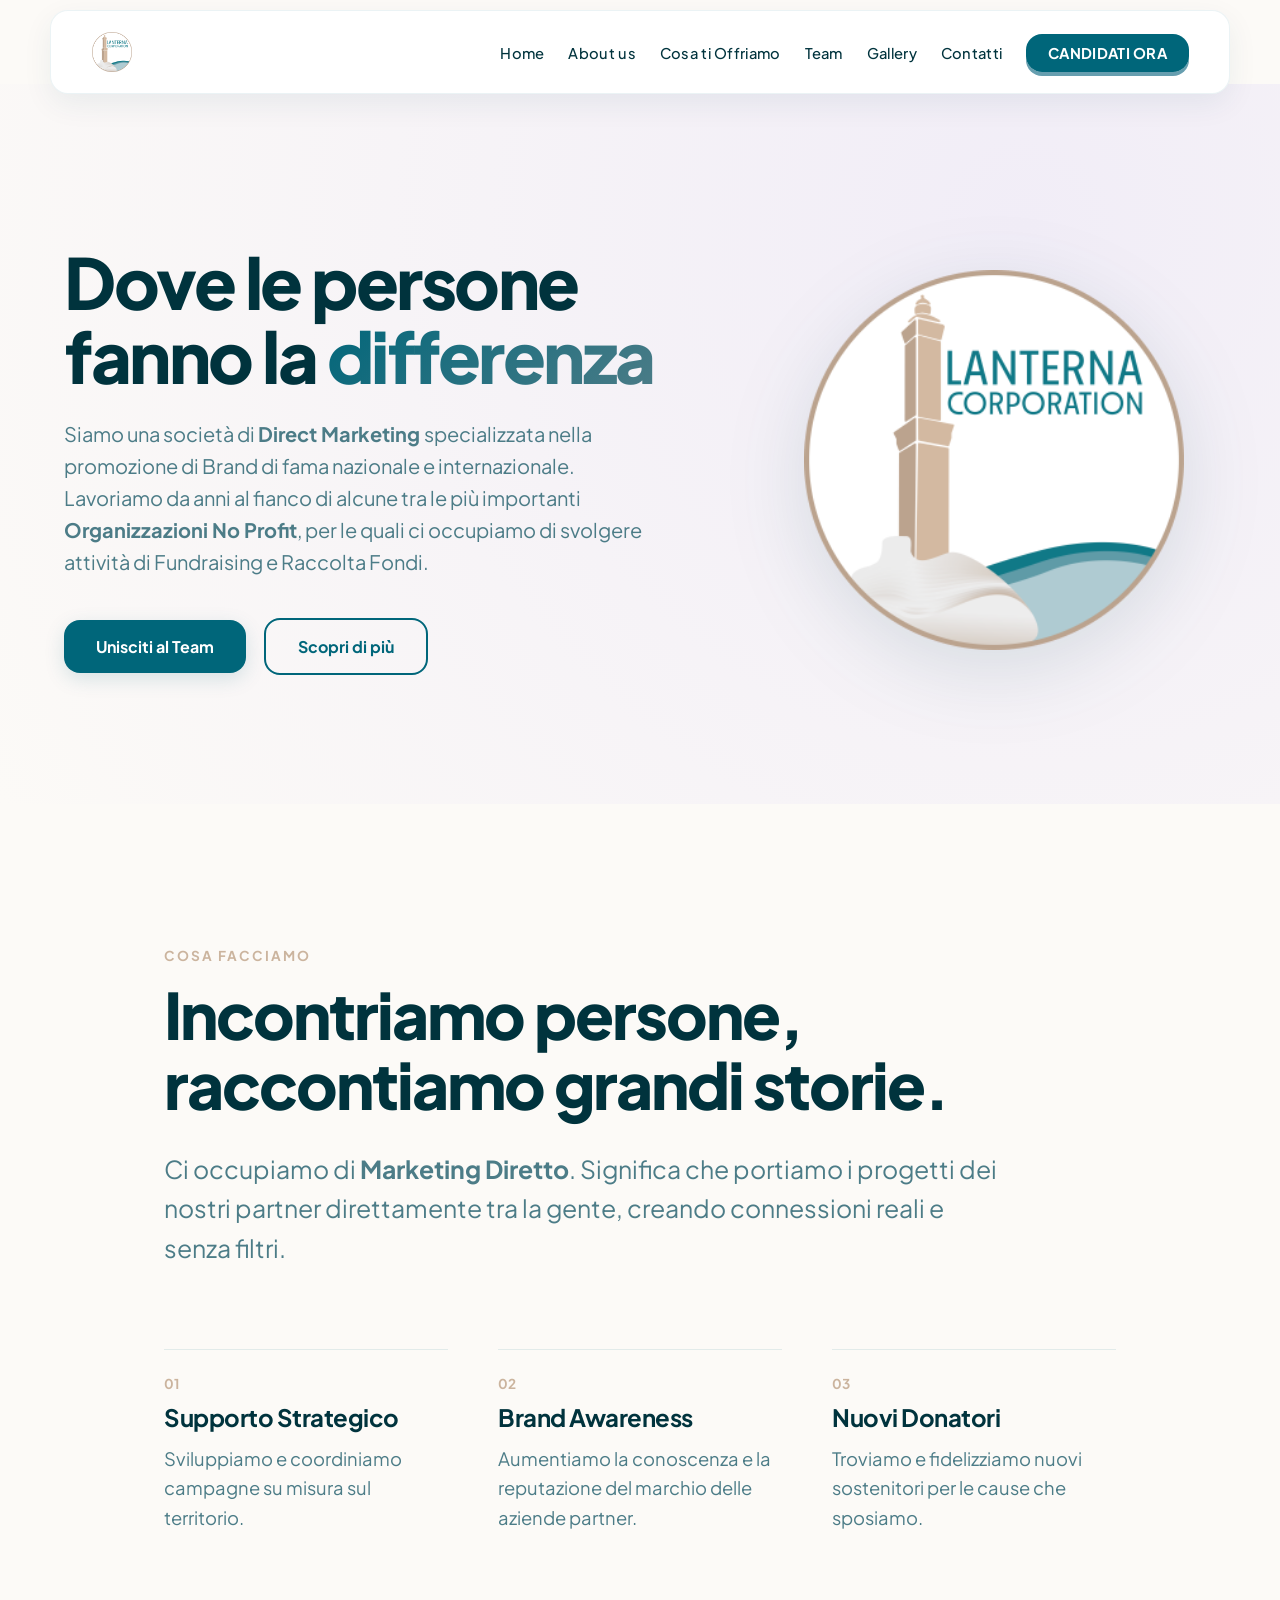
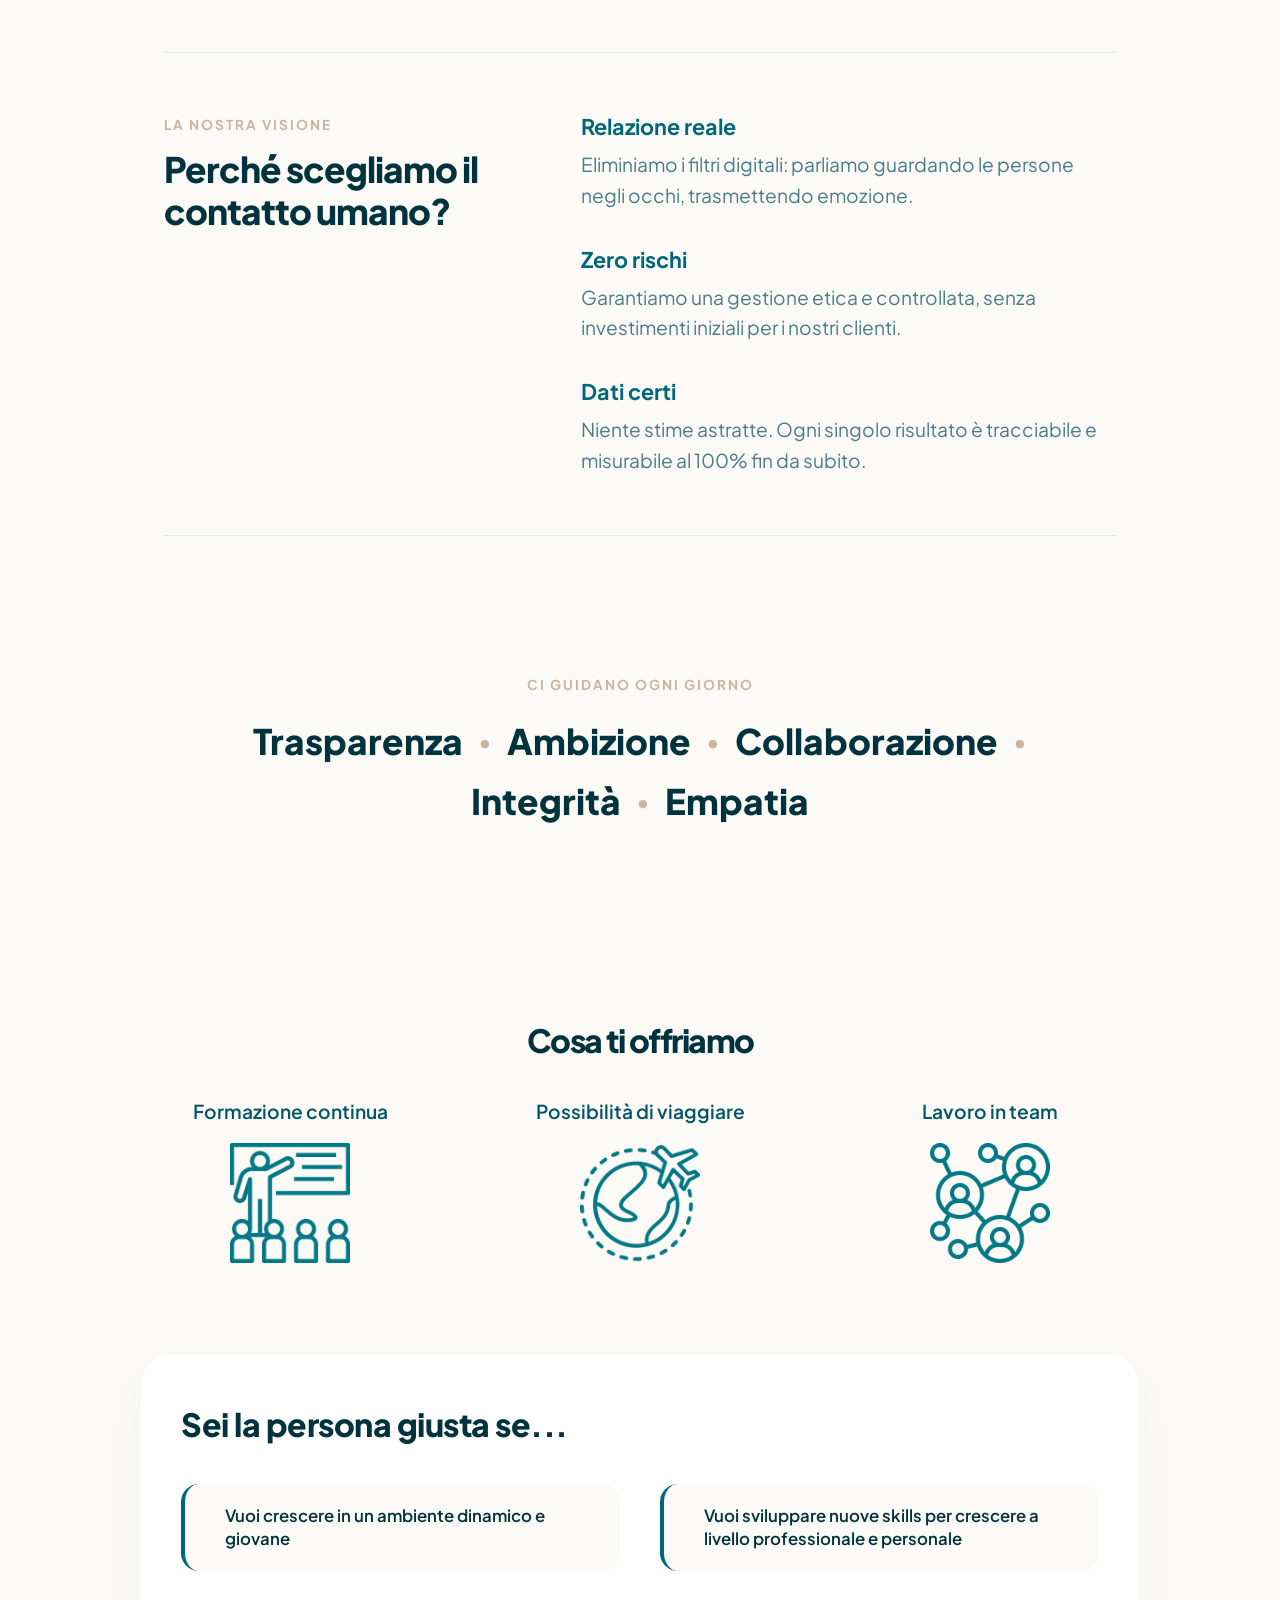
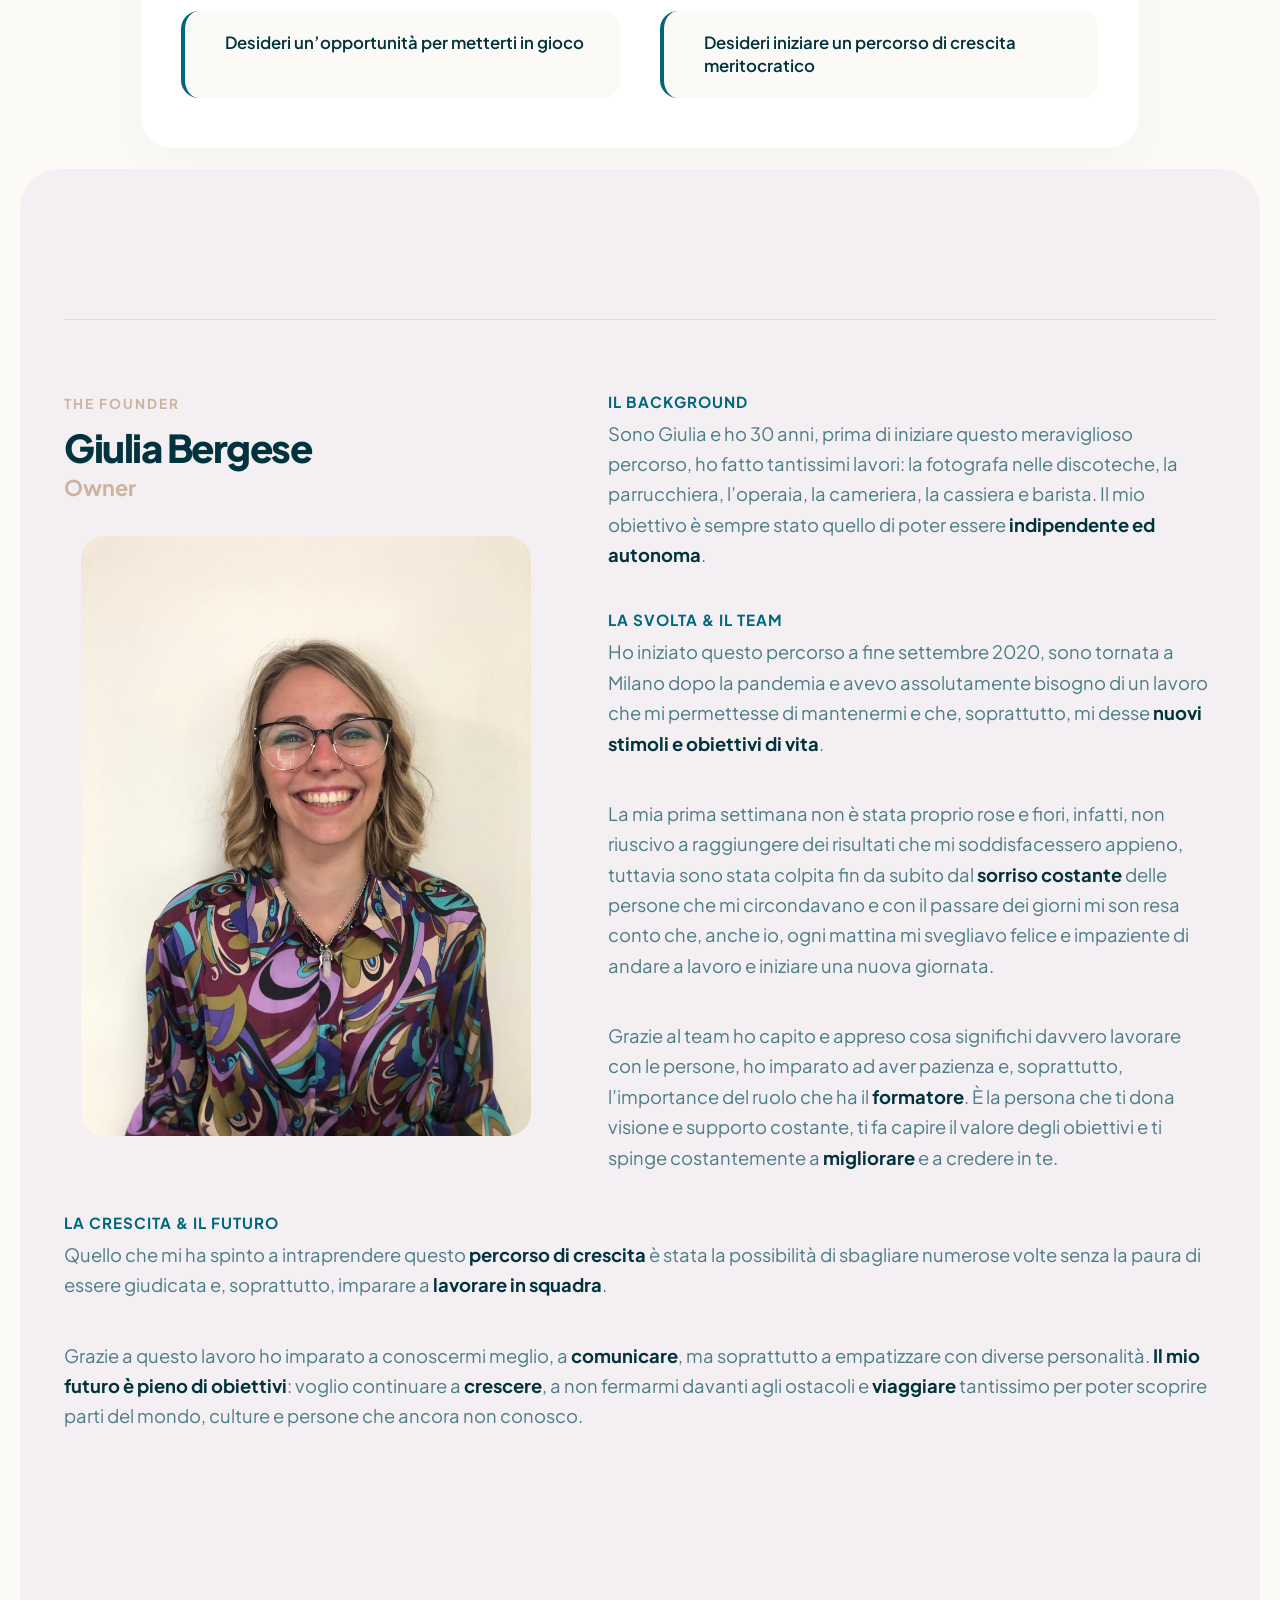
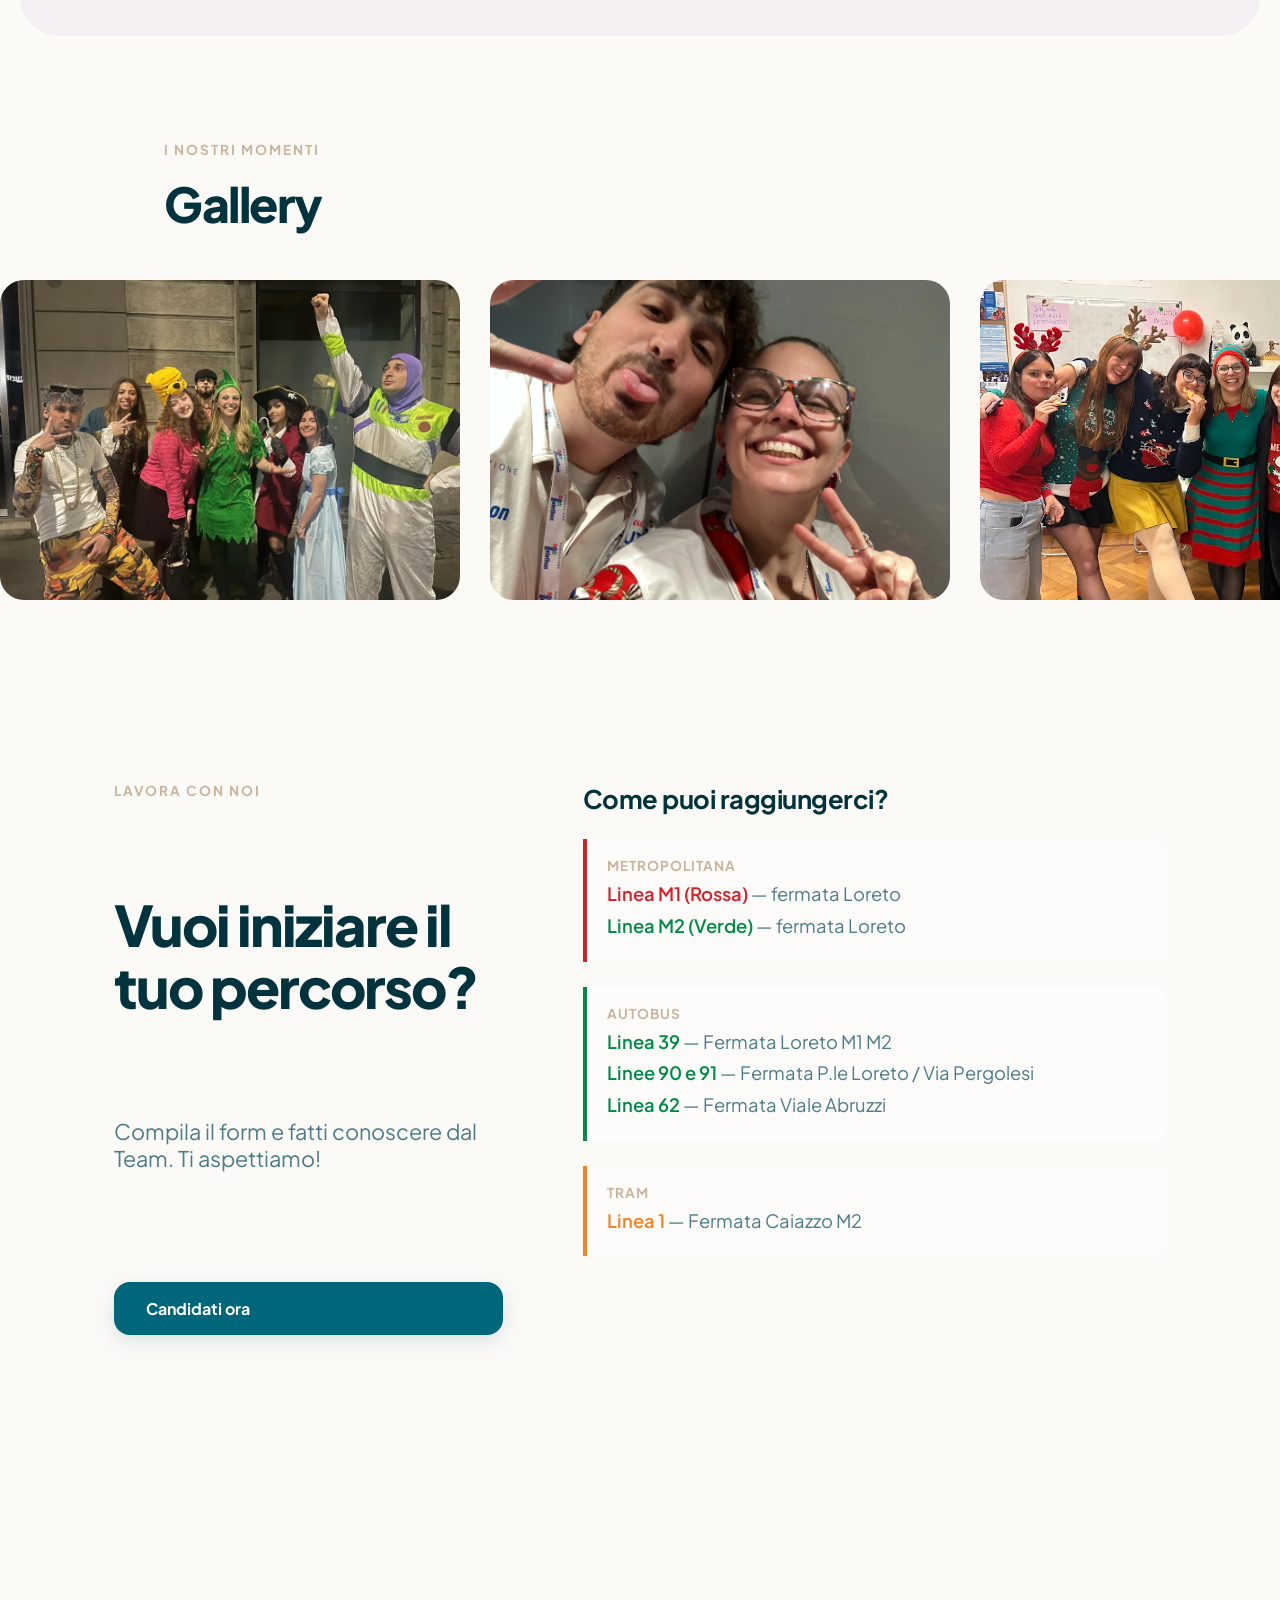
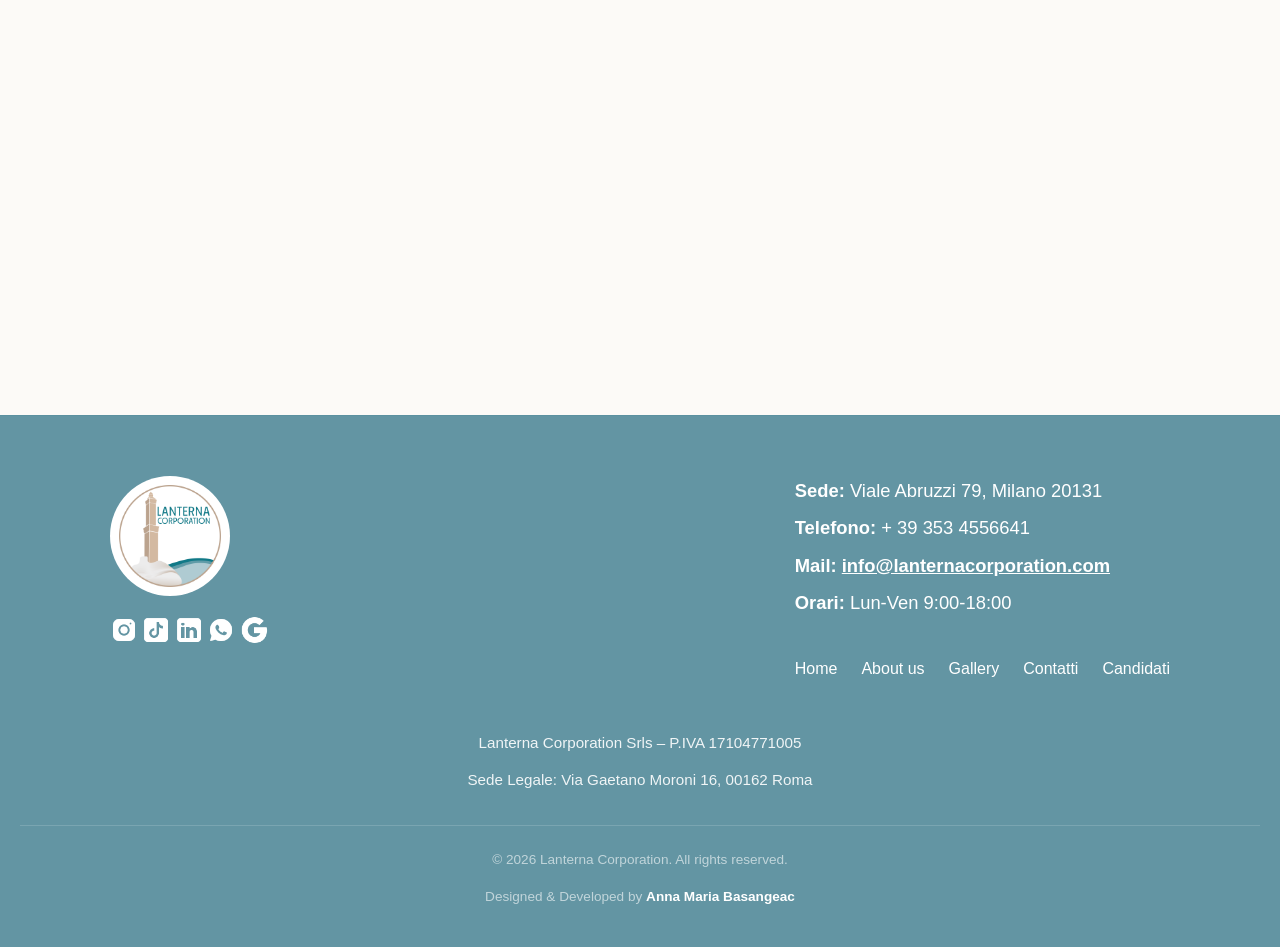
==== index.html @ 61e0aedf "Refactor code structure for improved readability and maintainability" ====
<!DOCTYPE html>
<html lang="it">

<head>
    <meta charset="UTF-8">
    <meta name="viewport" content="width=device-width, initial-scale=1.0">
    <title>Lanterna Corporation - Concept</title>
    <!-- Font moderno da Google Fonts -->
    <link rel="preconnect" href="https://fonts.googleapis.com">
    <link rel="preconnect" href="https://fonts.gstatic.com" crossorigin>
    <link href="https://fonts.googleapis.com/css2?family=Plus+Jakarta+Sans:wght@400;500;600;700&display=swap"
        rel="stylesheet">
    <link rel="icon" href="assets/loghi/logoLanterna.png" type="image/png">
    <!-- Collegamento al file CSS -->
    <link rel="stylesheet" href="style.css">
</head>

<body>

   <nav class="navbar">
    <a href="index.html" class="nav-logo-small" aria-label="Vai alla home page">
        <img src="assets/loghi/logoLanterna.png" alt="Lanterna Corporation Logo" class="logo-nav">
    </a>
    <!-- Il bottone hamburger che abbiamo inserito prima -->
    <button class="hamburger" aria-label="Apri menu">
        <span></span>
        <span></span>
        <span></span>
    </button>

    <!-- ASSICURATI DI AVERE QUESTA CLASSE "nav-links" QUI SOTTO -->
    <ul class="nav-links">
        <li><a href="#home">Home</a></li>
        <li><a href="#about-us">About us</a></li>
        <li><a href="#cosa-offriamo">Cosa ti Offriamo</a></li>
        <li><a href="#team">Team</a></li>
        <li><a href="#gallery">Gallery</a></li>
        <li><a href="#contatti">Contatti</a></li>
        <li><a href="candidati.html" class="candidati-btn">CANDIDATI ORA</a></li>
    </ul>
</nav>

    <!-- HOME (HERO SECTION LUMINOSA) -->
    <section id="home" class="hero-section">
        <div class="container hero-grid-layout">
            <div class="hero-content">
                <h1>Dove le persone fanno la <span class="text-gradient">differenza</span></h1>
                <p>Siamo una società di <b>Direct Marketing </b> specializzata nella promozione di Brand di fama
                    nazionale e
                    internazionale. Lavoriamo da anni al fianco di alcune tra le più importanti <b>Organizzazioni No
                        Profit</b>, per le quali ci occupiamo di svolgere attività di Fundraising e Raccolta Fondi.

                </p>
                <div class="hero-buttons">
                    <a href="candidati.html" class="btn btn-primary">Unisciti al Team</a>
                    <a href="#about-us" class="btn btn-secondary">Scopri di più</a>
                </div>
            </div>
            <!-- Il logo grande che accende la sezione destra -->
            <div class="hero-logo-large">
                <img src="assets/loghi/logoLanterna.png" alt="Lanterna Corporation Big Logo">
            </div>
        </div>
    </section>

    <!-- ABOUT US: MINIMAL & ACOGLIENTE -->
    <section id="about-us" class="about-minimal-section">
        <div class="about-minimal-container">

            <!-- Intro Imponente ma Umana -->
            <div  class="about-hero-block">
                <span class="about-kicker">Cosa facciamo</span>
                <h2 class="about-giant-title">
                    Incontriamo persone, <br>
                    raccontiamo grandi storie.
                </h2>
                <p class="about-lead">
                    Ci occupiamo di <strong>Marketing Diretto</strong>. Significa che portiamo i progetti dei nostri
                    partner direttamente tra la gente, creando connessioni reali e senza filtri.
                </p>
            </div>

            <!-- Il Flow dei Tre Pilastri (Senza card!) -->
            <div class="about-flow-grid">
                <div class="flow-item">
                    <span class="flow-num">01</span>
                    <h3>Supporto Strategico</h3>
                    <p>Sviluppiamo e coordiniamo campagne su misura sul territorio.</p>
                </div>
                <div class="flow-item">
                    <span class="flow-num">02</span>
                    <h3>Brand Awareness</h3>
                    <p>Aumentiamo la conoscenza e la reputazione del marchio delle aziende partner.</p>
                </div>
                <div class="flow-item">
                    <span class="flow-num">03</span>
                    <h3>Nuovi Donatori</h3>
                    <p>Troviamo e fidelizziamo nuovi sostenitori per le cause che sposiamo.</p>
                </div>
            </div>

            <!-- Il Manifesto: Perché il Marketing Diretto? -->
            <div class="manifesto-block">
                <div class="manifesto-header">
                    <span class="about-kicker">La nostra visione</span>
                    <h2>Perché scegliamo il contatto umano?</h2>
                </div>

                <div class="manifesto-list">
                    <div class="manifesto-row">
                        <span class="manifesto-keyword">Relazione reale</span>
                        <p>Eliminiamo i filtri digitali: parliamo guardando le persone negli occhi, trasmettendo
                            emozione.</p>
                    </div>
                    <div class="manifesto-row">
                        <span class="manifesto-keyword">Zero rischi</span>
                        <p>Garantiamo una gestione etica e controllata, senza investimenti iniziali per i nostri
                            clienti.</p>
                    </div>
                    <div class="manifesto-row">
                        <span class="manifesto-keyword">Dati certi</span>
                        <p>Niente stime astratte. Ogni singolo risultato è tracciabile e misurabile al 100% fin da
                            subito.</p>
                    </div>
                </div>
            </div>

            <!-- I Valori come parole chiave giganti fluide -->
            <div class="minimal-values">
                <span class="values-kicker">Ci guidano ogni giorno</span>
                <div class="values-cloud">
                    <span class="value-word">Trasparenza</span>
                    <span class="value-dot">•</span>
                    <span class="value-word">Ambizione</span>
                    <span class="value-dot">•</span>
                    <span class="value-word">Collaborazione</span>
                    <span class="value-dot">•</span>
                    <span class="value-word">Integrità</span>
                    <span class="value-dot">•</span>
                    <span class="value-word">Empatia</span>
                </div>
            </div>

        </div>
    </section>

    <!-- SEZIONE COSA TI OFFRIAMO -->
    <section id="cosa-offriamo" class="offriamo-section" style="padding: 60px 0; text-align: center;">
        <h2 class="section-title" style="color: #00333d; font-size: 2rem; margin-bottom: 40px;">Cosa ti offriamo</h2>

        <div class="offriamo-grid"
            style="display: flex; justify-content: center; gap: 50px; flex-wrap: wrap; max-width: 1140px; margin: 0 auto; padding: 0 24px; padding-bottom: 30px  ;">

            <!-- Elemento 1: Formazione continua -->
            <div class="offriamo-item"
                style="flex: 1; min-width: 250px; max-width: 300px; display: flex; flex-direction: column; align-items: center;">
                <h3 style="color: #005566; font-size: 1.2rem; margin-bottom: 20px; font-weight: 600;">Formazione
                    continua</h3>
                <div class="offriamo-img-wrapper"
                    style="width: 120px; height: 120px; display: flex; align-items: center; justify-content: center;">
                    <img src="assets/formazione.png" alt="Formazione Continua"
                        style="max-width: 100%; max-height: 100%; object-fit: contain;">
                </div>
            </div>

            <!-- Elemento 2: Possibilità di viaggiare -->
            <div class="offriamo-item"
                style="flex: 1; min-width: 250px; max-width: 300px; display: flex; flex-direction: column; align-items: center;">
                <h3 style="color: #005566; font-size: 1.2rem; margin-bottom: 20px; font-weight: 600;">Possibilità di
                    viaggiare</h3>
                <div class="offriamo-img-wrapper"
                    style="width: 120px; height: 120px; display: flex; align-items: center; justify-content: center;">
                    <img src="assets/viaggiImg.png" alt="Possibilità di viaggiare"
                        style="max-width: 100%; max-height: 100%; object-fit: contain;">
                </div>
            </div>

            <!-- Elemento 3: Lavoro in team -->
            <div class="offriamo-item"
                style="flex: 1; min-width: 250px; max-width: 300px; display: flex; flex-direction: column; align-items: center;">
                <h3 style="color: #005566; font-size: 1.2rem; margin-bottom: 20px; font-weight: 600;">Lavoro in team
                </h3>
                <div class="offriamo-img-wrapper"
                    style="width: 120px; height: 120px; display: flex; align-items: center; justify-content: center;">
                    <img src="assets/teamwork.png" alt="Lavoro in Team"
                        style="max-width: 100%; max-height: 100%; object-fit: contain;">
                </div>
            </div>

        </div>
    </section>

    <!-- Seconda parte: Sei la persona giusta se... -->
    <div class="requirements-box">
        <h3 class="requirements-title">Sei la persona giusta se...</h3>
        <div class="grid grid-2 text-left">
            <div class="requirement-item">
                <span class="check-icon"></span>
                <p>Vuoi crescere in un ambiente dinamico e giovane</p>
            </div>
            <div class="requirement-item">
                <span class="check-icon"></span>
                <p>Vuoi sviluppare nuove skills per crescere a livello professionale e personale</p>
            </div>
            <div class="requirement-item">
                <span class="check-icon"></span>
                <p>Desideri un’opportunità per metterti in gioco</p>
            </div>
            <div class="requirement-item">
                <span class="check-icon"></span>
                <p>Desideri iniziare un percorso di crescita meritocratico</p>
            </div>
        </div>
    </div>
    </div>
    </section>

    <!-- TEAM SECTION -->
    <section id="team" class="content-section bg-light text-center">
        <div class="container">
            <!-- BIOGRAFIA OWNER - STILE EDITORIALE -->
            <div class="owner-section-fluid">

                <div class="owner-sidebar-inline">
                    <span class="about-kicker">The Founder</span>
                    <h2 class="owner-name">Giulia Bergese</h2>
                    <p class="owner-role">Owner</p>
                    <div class="owner-image-wrapper">
                        <img src="assets/team/fotoGiuliaOwner.png" alt="Giulia Bergese" class="owner-img">
                    </div>
                </div>

                <div class="owner-story-text">
                    <div class="story-block">
                        <span class="story-time-tag">Il Background</span>
                        <p>Sono Giulia e ho 30 anni, prima di iniziare questo meraviglioso percorso, ho fatto tantissimi
                            lavori: la fotografa nelle discoteche, la parrucchiera, l’operaia, la cameriera, la cassiera
                            e barista. Il mio obiettivo è sempre stato quello di poter essere <strong>indipendente ed
                                autonoma</strong>.</p>
                    </div>

                    <div class="story-block">
                        <span class="story-time-tag">La Svolta & Il Team</span>
                        <p>Ho iniziato questo percorso a fine settembre 2020, sono tornata a Milano dopo la pandemia e
                            avevo assolutamente bisogno di un lavoro che mi permettesse di mantenermi e che,
                            soprattutto, mi desse <strong>nuovi stimoli e obiettivi di vita</strong>.</p>
                        <p>La mia prima settimana non è stata proprio rose e fiori, infatti, non riuscivo a raggiungere
                            dei risultati che mi soddisfacessero appieno, tuttavia sono stata colpita fin da subito dal
                            <strong>sorriso costante</strong> delle persone che mi circondavano e con il passare dei
                            giorni mi son resa conto che, anche io, ogni mattina mi svegliavo felice e impaziente di
                            andare a lavoro e iniziare una nuova giornata.
                        </p>
                        <p>Grazie al team ho capito e appreso cosa significhi davvero lavorare con le persone, ho
                            imparato ad aver pazienza e, soprattutto, l’importance del ruolo che ha il
                            <strong>formatore</strong>. È la persona che ti dona visione e supporto costante, ti fa
                            capire il valore degli obiettivi e ti spinge costantemente a <strong>migliorare</strong> e a
                            credere in te.
                        </p>
                    </div>

                    <div class="story-block">
                        <span class="story-time-tag">La Crescita & Il Futuro</span>
                        <p>Quello che mi ha spinto a intraprendere questo <strong>percorso di crescita</strong> è stata
                            la possibilità di sbagliare numerose volte senza la paura di essere giudicata e,
                            soprattutto, imparare a <strong>lavorare in squadra</strong>.</p>
                        <p>Grazie a questo lavoro ho imparato a conoscermi meglio, a <strong>comunicare</strong>, ma
                            soprattutto a empatizzare con diverse personalità. <strong>Il mio futuro è pieno di
                                obiettivi</strong>: voglio continuare a <strong>crescere</strong>, a non fermarmi
                            davanti agli ostacoli e <strong>viaggiare</strong> tantissimo per poter scoprire parti del
                            mondo, culture e persone che ancora non conosco.</p>
                    </div>
                </div>

                <div style="clear: both;"></div>
            </div>

        </div>
        </div>
    </section>

    <!-- SEZIONE GALLERY: CAROSELLO INFINITO -->
    <section id="gallery" class="gallery-section">
        <div class="gallery-container">
            <span class="about-kicker">I nostri momenti</span>
            <h2 class="gallery-title">Gallery</h2>
        </div>

        <!-- Il ticker/carosello vero e proprio -->
        <div class="marquee-wrapper">
            <div class="marquee-track">

                <!-- Gruppo 1 di foto (Aggiungi qui le tue) -->
                <div class="marquee-group">
                    <img src="assets/galleria/fotoCarosello1.png" alt="Momenti Team 1" class="gallery-img">
                    <img src="assets/galleria/fotoCarosello2.png" alt="Momenti Team 2" class="gallery-img">
                    <img src="assets/galleria/fotoCarosello3.png" alt="Momenti Team 3" class="gallery-img">
                    <img src="assets/galleria/fotoCarosello4.png" alt="Momenti Team 4" class="gallery-img">
                    <img src="assets/galleria/fotoCarosello5.png" alt="Momenti Team 5" class="gallery-img">
                    <img src="assets/galleria/fotoCarosello6.png" alt="Momenti Team 6" class="gallery-img" style="object-position: 70% 30%;">
                    <img src="assets/galleria/fotoCarosello7.png" alt="Momenti Team 7" class="gallery-img"style="object-position: 70% 80%;">
                    <img src="assets/galleria/fotoCarosello8.png" alt="Momenti Team 8" class="gallery-img">
                    <img src="assets/galleria/fotoCarosello9.png" alt="Momenti Team 9" class="gallery-img">
                    <img src="assets/galleria/fotoCarosello10.png" alt="Momenti Team 10" class="gallery-img" style="object-position: 70% 20%;">
                    <img src="assets/galleria/fotoCarosello11.png" alt="Momenti Team 11" class="gallery-img">
                    <img src="assets/galleria/fotoCarosello12.png" alt="Momenti Team 12" class="gallery-img">
                    <img src="assets/galleria/fotoCarosello13.png" alt="Momenti Team 13" class="gallery-img">
                    <img src="assets/galleria/fotoCarosello14.png" alt="Momenti Team 14" class="gallery-img" style="object-position: 70% 20%;">
                    <img src="assets/galleria/fotoCarosello15.png" alt="Momenti Team 15" class="gallery-img">
                    <img src="assets/galleria/fotoCarosello16.png" alt="Momenti Team 16" class="gallery-img">
                    <img src="assets/galleria/fotoCarosello17.png" alt="Momenti Team 17" class="gallery-img">
                </div>

                <!-- Gruppo 2 (Copia esatta del Gruppo 1 per l'effetto infinito senza stacchi) -->
                <div class="marquee-group" aria-hidden="true">
                    <img src="assets/galleria/fotoCarosello1.png" alt="Momenti Team 1" class="gallery-img">
                    <img src="assets/galleria/fotoCarosello2.png" alt="Momenti Team 2" class="gallery-img">
                    <img src="assets/galleria/fotoCarosello3.png" alt="Momenti Team 3" class="gallery-img">
                    <img src="assets/galleria/fotoCarosello4.png" alt="Momenti Team 4" class="gallery-img">
                    <img src="assets/galleria/fotoCarosello5.png" alt="Momenti Team 5" class="gallery-img">
                    <img src="assets/galleria/fotoCarosello6.png" alt="Momenti Team 6" class="gallery-img" style="object-position: 70% 30%;">
                    <img src="assets/galleria/fotoCarosello7.png" alt="Momenti Team 7" class="gallery-img" style="object-position: 70% 80%;">
                    <img src="assets/galleria/fotoCarosello8.png" alt="Momenti Team 8" class="gallery-img">
                    <img src="assets/galleria/fotoCarosello9.png" alt="Momenti Team 9" class="gallery-img">
                    <img src="assets/galleria/fotoCarosello10.png" alt="Momenti Team 10" class="gallery-img" style="object-position: 70% 20%;">
                    <img src="assets/galleria/fotoCarosello11.png" alt="Momenti Team 11" class="gallery-img">
                    <img src="assets/galleria/fotoCarosello12.png" alt="Momenti Team 12" class="gallery-img">
                    <img src="assets/galleria/fotoCarosello13.png" alt="Momenti Team 13" class="gallery-img">
                    <img src="assets/galleria/fotoCarosello14.png" alt="Momenti Team 14" class="gallery-img" style="object-position: 70% 20%;">
                    <img src="assets/galleria/fotoCarosello15.png" alt="Momenti Team 15" class="gallery-img">
                    <img src="assets/galleria/fotoCarosello16.png" alt="Momenti Team 16" class="gallery-img">
                    <img src="assets/galleria/fotoCarosello17.png" alt="Momenti Team 17" class="gallery-img">

                </div>

            </div>
        </div>
    </section>

    <section id="contatti" class="contact-minimal-section">
        <div class="contact-minimal-container">

            <div class="contact-info-side">
                <span class="about-kicker">Lavora con noi</span>
                <h2 class="contact-giant-title">Vuoi iniziare il tuo percorso?</h2>
                <p class="contact-lead-text">Compila il form e fatti conoscere dal Team. Ti aspettiamo!</p>
                <a href="candidati.html" class="btn btn-primary contact-apply-btn">Candidati ora</a>

                <div class="reach-us-block">
                    <h3>Come puoi raggiungerci?</h3>

                    <div class="transport-group transport-metro">
                        <span class="transport-type">Metropolitana</span>
                        <p class="line-m1"><strong>Linea M1 (Rossa)</strong> — fermata Loreto</p>
                        <p class="line-m2"><strong>Linea M2 (Verde)</strong> — fermata Loreto</p>
                    </div>

                    <div class="transport-group transport-bus">
                        <span class="transport-type">Autobus</span>
                        <p><strong>Linea 39</strong> — Fermata Loreto M1 M2</p>
                        <p><strong>Linee 90 e 91</strong> — Fermata P.le Loreto / Via Pergolesi</p>
                        <p><strong>Linea 62</strong> — Fermata Viale Abruzzi</p>
                    </div>

                    <div class="transport-group transport-tram">
                        <span class="transport-type">Tram</span>
                        <p><strong>Linea 1</strong> — Fermata Caiazzo M2</p>
                    </div>
                </div>
            </div>

        </div>

        <!-- Mappa a tutta larghezza ma integrata con grazia alla fine -->
            <div class="map-wrapper-minimal">
                <div class="map-overlay-card">
                    <p>Lanterna Corporation</p>
                    <span>Milano, Zona Loreto</span>
                    <a href="#" class="map-link-btn">Ottieni indicazioni</a>
                </div>

                <!-- INCOLLA QUI IL TUO IFRAME COPIATO DA GOOGLE MAPS -->
                <iframe
                    src="https://www.google.com/maps/embed?pb=!1m18!1m12!1m3!1d2881.101991938855!2d9.214113176197156!3d45.483342332161335!2m3!1f0!2f0!3f0!3m2!1i1024!2i768!4f13.1!3m3!1m2!1s0x4786c6e88dc7e927%3A0x54fca02b31f99ce!2sViale%20Abruzzi%2C%2079%2C%2020131%20Milano%20MI!5e1!3m2!1sit!2sit!4v1782728119170!5m2!1sit!2sit"
                    width="600" height="450" style="border:0;" allowfullscreen="" loading="lazy"
                    referrerpolicy="strict-origin-when-cross-origin"></iframe>
            </div>
    </section>

    <footer class="main-footer">
        <div class="footer-top-container">

            <!-- Colonna Sinistra: Logo e Social -->
            <div class="footer-social-links">

                <div class="footer-logo-wrapper">
                    <img src="assets/loghi/logoLanterna.png" alt="Lanterna Corporation Logo" class="footer-logo-img">
                </div>

                <div>
                    <!-- Instagram -->
                    <a href="https://www.instagram.com/lanternacorporation/" aria-label="Instagram">
                        <img src="assets/loghi/instagramLogoWhite.png" alt="Instagram" class="footer-social-icon">
                    </a>
                    <!-- TikTok -->
                    <a href="https://www.tiktok.com/@lanterna.corporation?lang=it-IT" aria-label="TikTok">
                        <img src="assets/loghi/tiktokLogoWhite.png" alt="TikTok" class="footer-social-icon">
                    </a>
                    <!-- LinkedIn -->
                    <a href="https://www.linkedin.com/company/lanterna-corporation/" aria-label="LinkedIn">
                        <img src="assets/loghi/linkedinLogoWhite.png" alt="LinkedIn" class="footer-social-icon">
                    </a>
                    <!-- WhatsApp -->
                    <a href="https://api.whatsapp.com/send/?phone=3534556641&text&type=phone_number&app_absent=0"
                        aria-label="WhatsApp">
                        <img src="assets/loghi/whatsappLogoWhite.png" alt="WhatsApp" class="footer-social-icon">
                    </a>
                    <!-- Google -->
                    <a href="https://www.google.com/search?client=safari&sa=X&sca_esv=326bfc1759a095a4&hl=it-it&biw=1440&bih=713&sxsrf=AHTn8zrhY0XtSmUtXX9KSP0w4AWDzePdeQ:1743237724803&kgmid=/g/11kppy2lb1&q=Lanterna+Corporation&shndl=30&shem=lcuae,uaasie&source=sh/x/loc/uni/m1/1&kgs=8eb956ac6bdbe587"
                        aria-label="Google">
                        <img src="assets/loghi/googleLogoWhite.png" alt="Google" class="footer-social-icon">
                    </a>
                </div>

            </div>

            <!-- Colonna Destra: Info Contatto e Menu di Navigazione -->
            <div class="footer-info-side">
                <div class="footer-contact-details">
                    <p><strong>Sede:</strong> Viale Abruzzi 79, Milano 20131</p>
                    <p><strong>Telefono:</strong> + 39 353 4556641</p>
                    <p><strong>Mail:</strong> <a href="mailto:info@lanternacorporation.com"
                            class="footer-mail-link">info@lanternacorporation.com</a></p>
                    <p><strong>Orari:</strong> Lun-Ven 9:00-18:00</p>
                </div>

                <nav class="footer-nav">
                    <a href="#home">Home</a>
                    <a href="#about-us">About us</a>
                    <a href="#gallery">Gallery</a>
                    <a href="#contatti">Contatti</a>
                    <a href="candidati.html">Candidati</a>
                </nav>
            </div>

        </div>

        <!-- Sezione Centrale Dati Aziendali e Crediti Finali -->
        <div class="footer-bottom-legal">
            <p>Lanterna Corporation Srls – P.IVA 17104771005</p>
            <p>Sede Legale: Via Gaetano Moroni 16, 00162 Roma</p>

            <div class="dev-copyright-row">
                <p>&copy; 2026 Lanterna Corporation. All rights reserved.</p>
                <p class="dev-name">Designed & Developed by <span>Anna Maria Basangeac</span></p>
            </div>
        </div>
    </footer>


    
<script>
    const hamburger = document.querySelector('.hamburger');
    const navLinks = document.querySelector('.nav-links');

    hamburger.addEventListener('click', () => {
        // Aggiunge o toglie la classe "active" all'hamburger per fare la "X"
        hamburger.classList.toggle('active');
        // Aggiunge o toglie la classe "active" ai link per far apparire il menu
        navLinks.classList.toggle('active');
    });

    // Opzionale: Chiude il menu se clicchi su un link qualsiasi
    document.querySelectorAll('.nav-links a').forEach(link => {
        link.addEventListener('click', () => {
            hamburger.classList.remove('active');
            navLinks.classList.remove('active');
        });
    });
</script>
</body>



</html>
---- style.css ----
/* ==========================================================================
   1. RESET, FONT E PALETTE LUMINOSA (ACCENDIAMO LA LANTERNA)
   ========================================================================== */
* {
    margin: 0;
    padding: 0;
    box-sizing: border-box;
}

html {
    scroll-behavior: smooth;
    scroll-padding-top: 96px;
    font-family: 'Plus Jakarta Sans', sans-serif;
}

body {
    background-color: #fcfaf7;
    color: #00333d;
    padding-top: 0;
    overflow-x: hidden;
}

section,
.content-section,
.about-minimal-section,
.offriamo-section,
.gallery-section,
.contact-minimal-section,
.candidati-form-section {
    padding-top: 40px;
    padding-bottom: 56px;
}

.container {
    max-width: 1200px;
    margin: 0 auto;
    padding: 24px;
}

h2 {
    font-size: 3.2rem;
    font-weight: 800;
    letter-spacing: -1.5px;
    color: #00667a;
    /* Il petrolio del logo */
    line-height: 1.1;
    margin-bottom: 15px;
}

.underline {
    width: 80px;
    height: 6px;
    background-color: #00667a;
    border-radius: 20px;
    margin-bottom: 40px;
}

.mx-auto {
    margin-left: auto;
    margin-right: auto;
}

.section-subtitle {
    color: #4c7c87;
    max-width: 580px;
    font-size: 1.2rem;
    line-height: 1.6;
    margin-bottom: 60px;
}

/* ==========================================================================
   2. NAVBAR FLUTTUANTE E PULITA
   ========================================================================== */
.navbar {
    position: fixed;
    top: 10px;
    left: 50%;
    transform: translateX(-50%);
    width: min(1180px, calc(100% - 24px));
    z-index: 1000;
    background-color: rgba(255, 255, 255, 0.82);
    backdrop-filter: blur(12px);
    -webkit-backdrop-filter: blur(12px);
    border: 1px solid rgba(0, 102, 122, 0.08);
    border-radius: 18px;
    box-shadow: 0 10px 30px rgba(0, 66, 78, 0.07);
    display: flex;
    justify-content: space-between;
    align-items: center;
    padding: 10px 18px;
    margin: 0;
}

.nav-container {
    display: flex;
    justify-content: space-between;
    align-items: center;
    padding: 10px 24px;
}

.nav-logo-small {
    display: flex;
    align-items: center;
    justify-content: center;
    width: 42px;
    height: 42px;
    flex-shrink: 0;
}

.logo-nav {
    height: 40px;
    width: auto;
    display: block;
    transition: transform 0.3s ease;
}

.logo-nav:hover {
    transform: scale(1.08);
}

.nav-logo {
    text-decoration: none;
    color: #00667a;
    font-weight: 700;
    font-size: 1rem;
}

.logo img {
    height: 48px;
    width: auto;
}

.nav-menu {
    display: flex;
    list-style: none;
    gap: 25px;
    align-items: center;
}

.nav-menu a {
    text-decoration: none;
    color: #00667a;
    font-weight: 600;
    font-size: 0.95rem;
    transition: all 0.2s ease;
}

.nav-menu a:hover {
    color: #cbb49e;
}

/* Il bottone Merch diventa un elemento di stacco netto */
.nav-menu a.nav-candidati {
    background: #00667a;
    color: #ffffff;
    padding: 9px 20px;
    border-radius: 16px;
    font-weight: 600;
    box-shadow: 0 4px 0px #cbb49e;
    /* Contrasto inverso */
}

.nav-menu a.nav-merch:hover {
    transform: translateY(2px);
    box-shadow: 0 2px 0px #cbb49e;
}

/* Stile per il bottone candidati in navbar */
.nav-links {
    display: flex;
    align-items: center;
    gap: 1.2rem;
    list-style: none;
    margin: 0;
    padding: 0;
}

.nav-links a {
    color: #00333d;
    text-decoration: none;
    font-weight: 700;
    font-size: 0.92rem;
    letter-spacing: 0.02em;
}

.nav-links a.candidati-btn {
    background: #00667a;
    color: #ffffff;
    padding: 10px 22px;
    border-radius: 16px;
    font-weight: 700;
    box-shadow: 0 4px 0px rgba(38, 117, 141, 0.7);
    transition: all 0.2s ease;
}

.nav-links a.candidati-btn:hover {
    transform: translateY(2px);
    box-shadow: 0 2px 0px rgba(38, 117, 141, 0.7);
    color: #ffffff;
    background: #14a0d3;
}

.hamburger {
    display: none;
    width: 42px;
    height: 42px;
    border: 0;
    background: transparent;
    flex-direction: column;
    justify-content: center;
    align-items: center;
    gap: 6px;
    cursor: pointer;
    padding: 0;
}

.hamburger span {
    display: block;
    width: 22px;
    height: 2.5px;
    background: #00333d;
    border-radius: 999px;
    transition: all 0.25s ease;
}

/* ==========================================================================
   3. HERO LUMINOSA CON GRIGLIA A DUE COLONNE (LOGO A DESTRA)
   ========================================================================== */
.hero-section {
    min-height: 80vh;
    display: flex;
    align-items: center;
    background: radial-gradient(circle at 80% 20%, #f1edf7 0%, #fcfaf7 100%);
    padding: 92px 0 60px;
}

.hero-grid-layout {
    display: grid;
    grid-template-columns: 1.2fr 0.8fr;
    /* Spazio asimmetrico per testo e logo */
    gap: 40px;
    align-items: center;
}

.hero-content {
    text-align: left;
}

.badge {
    background: rgba(0, 102, 122, 0.08);
    color: #00667a;
    padding: 6px 16px;
    border-radius: 50px;
    font-size: 0.85rem;
    font-weight: 700;
    text-transform: uppercase;
    letter-spacing: 1px;
    display: inline-block;
    margin-bottom: 25px;
    border: 1px solid rgba(0, 102, 122, 0.1);
}

.hero-content h1 {
    font-size: 4.4rem;
    font-weight: 800;
    letter-spacing: -2.5px;
    line-height: 1.05;
    margin-bottom: 25px;
    color: #00333d;
}

.text-gradient {
    color: #00667a;
    background: linear-gradient(135deg, #00667a 0%, #4c7c87 100%);
    -webkit-background-clip: text;
    -webkit-text-fill-color: transparent;
}

.hero-content p {
    font-size: 1.25rem;
    color: #4c7c87;
    max-width: 580px;
    margin-bottom: 40px;
    line-height: 1.6;
}

/* CONTENITORE PER IL LOGO GIGANTE A DESTRA */
.hero-logo-large {
    display: flex;
    justify-content: center;
    align-items: center;
    animation: floatingLogo 6s ease-in-out infinite;
    /* Movimento leggero e vivo */
}

.hero-logo-large img {
    width: 100%;
    max-width: 380px;
    /* Dimensione imponente */
    height: auto;
    filter: drop-shadow(0 20px 40px rgba(0, 66, 78, 0.12));
}

@keyframes floatingLogo {
    0% {
        transform: translateY(0px);
    }

    50% {
        transform: translateY(-12px);
    }

    100% {
        transform: translateY(0px);
    }
}

/* BOTTONI EDITORIALI */
.btn {
    display: inline-block;
    padding: 16px 32px;
    border-radius: 16px;
    text-decoration: none;
    font-weight: 700;
    font-size: 1rem;
    transition: all 0.2s ease;
}

.btn-primary {
    background: #00667a;
    color: white;
    box-shadow: 0 6px 20px rgba(0, 102, 122, 0.15);
}

.btn-primary:hover {
    transform: translateY(-2px);
    background-color: #004d5c;
    box-shadow: 0 8px 25px rgba(0, 102, 122, 0.25);
}

.btn-secondary {
    background: transparent;
    color: #00667a;
    border: 2px solid #00667a;
    margin-left: 15px;
}

.btn-secondary:hover {
    background: rgba(0, 102, 122, 0.05);
}

/* ==========================================================================
   4. SEZIONI E CARDS MORBIDE SUL CHIARO
   ========================================================================== */
.content-section {
    padding: 50px 0;
}

.bg-light {
    background-color: #f3eff2;
    /* Un contrasto leggermente rosato/crema per rompere la pagina */
    border-radius: 40px;
    margin: 20px;
}

.grid {
    display: grid;
    gap: 40px;
}

.grid-3 {
    grid-template-columns: repeat(auto-fit, minmax(300px, 1fr));
}

.grid-2 {
    grid-template-columns: repeat(auto-fit, minmax(400px, 1fr));
}

/* Card bianche che staccano dallo sfondo crema */
.card {
    background: #ffffff;
    padding: 45px 35px;
    border-radius: 28px;
    border: 1px solid rgba(0, 102, 122, 0.05);
    box-shadow: 0 15px 40px rgba(0, 66, 78, 0.04);
    transition: all 0.3s cubic-bezier(0.175, 0.885, 0.32, 1.275);
}

.card:hover {
    transform: translateY(-10px) rotate(1deg);
    box-shadow: 0 25px 50px rgba(0, 66, 78, 0.08);
}

/* Evidenziamo la card centrale col colore del brand */
.grid-3 .card:nth-child(2) {
    background: #00667a;
}

.grid-3 .card:nth-child(2) h3,
.grid-3 .card:nth-child(2) p {
    color: rgb(0, 0, 0);
}

.card-icon {
    font-size: 3rem;
    margin-bottom: 25px;
    display: inline-block;
}

.card h3 {
    font-size: 1.5rem;
    margin-bottom: 15px;
    font-weight: 700;
    color: #00333d;
}

.card p {
    color: #4c7c87;
    font-size: 1rem;
    line-height: 1.6;
}

/* ==========================================================================
   GALLERY: CAROSELLO ORIZZONTALE AUTOMATICO E INFINITO
   ========================================================================== */
.gallery-section {
    padding: 82px 0 100px 0;
    background-color: #fcfaf7; /* Mantiene lo sfondo caldo e accogliente */
    overflow: hidden; /* Fondamentale: nasconde le foto che escono dallo schermo */
}

.gallery-container {
    max-width: 1000px;
    margin: 0 auto;
    padding: 0 24px;
    margin-bottom: 50px;
    text-align: left;
}

.gallery-title {
    font-size: 3rem !important;
    font-weight: 800;
    color: #00333d;
    letter-spacing: -1.5px;
    margin-top: 5px;
}

/* Contenitore che taglia l'overflow laterale dello schermo */
.marquee-wrapper {
    display: flex;
    overflow: hidden;
    user-select: none;
    gap: 30px;
    width: 100%;
}

/* La traccia che contiene i due gruppi specchio */
.marquee-track {
    flex-shrink: 0;
    display: flex;
    align-items: center;
    justify-content: space-around;
    gap: 30px;
    min-width: 100%;
    /* Richiama l'animazione creata sotto. 30s è la velocità, puoi aumentarla o diminuirla */
    animation: scroll-infinite 30s linear infinite; 
}

/* Quando l'utente passa il mouse sopra, il carosello si ferma dolcemente per guardare le foto */
.marquee-wrapper:hover .marquee-track {
    animation-play-state: paused;
}

/* Il blocco di immagini */
.marquee-group {
    flex-shrink: 0;
    display: flex;
    align-items: center;
    justify-content: space-around;
    gap: 30px;
}

/* Stile delle singole foto del carosello */
.gallery-img {
    width: 460px;  /* Prima era 350px - Ora hanno una bellissima presenza panoramica */
    height: 320px; /* Prima era 250px - Perfette per far risaltare i dettagli */
    object-fit: cover; 
    border-radius: 24px; /* Arrotondiamo un pelo di più gli angoli per adeguarli alla nuova grandezza */
    background-color: #f5f0eb;
    transition: transform 0.4s ease, filter 0.4s ease;
}

/* Effetto micro-zoom quando ci passi sopra */
.gallery-img:hover {
    transform: scale(1.03);
    cursor: pointer;
}

/* ANIMAZIONE CSS PER IL MOVIMENTO CONTINUO */
@keyframes scroll-infinite {
    0% {
        transform: translateX(0%);
    }
    100% {
        transform: translateX(calc(-50% - 15px)); /* Traspone esattamente della metà per creare il loop */
    }
}

/* Responsive mobile */
@media (max-width: 768px) {
    .gallery-title { font-size: 2.4rem !important; }
    .gallery-img {
        width: 320px; /* Più grandi anche da mobile rispetto a prima */
        height: 220px;
        border-radius: 16px;
    }
}
/* BOX CANDIDATURA IN BASSO - SPINGE SUL RIGUARDO VISIVO */
.join-box {
    background: #00667a;
    color: #ffffff;
    padding: 60px 40px;
    border-radius: 36px;
    max-width: 900px;
    margin: 0 auto;
    text-align: center;
    box-shadow: 0 25px 60px rgba(0, 102, 122, 0.25);
}

.join-box h3 {
    font-size: 2.6rem;
    font-weight: 800;
    margin-bottom: 20px;
    color: white;
    letter-spacing: -1px;
}

.join-box p {
    color: #eef7f9;
    margin-bottom: 35px;
    font-size: 1.15rem;
    max-width: 600px;
    margin-left: auto;
    margin-right: auto;
    opacity: 0.9;
}

.join-box .btn-primary {
    background: #fcfaf7;
    color: #00667a;
    box-shadow: none;
}

.join-box .btn-primary:hover {
    background: #ffffff;
    color: #00333d;
}

/* ==========================================================================
   5. FOOTER CHIARO ED ELEGANTE
   ========================================================================== */
.main-footer {
    background: #f4eff0;
    padding: 80px 0 30px 0;
    margin-top: 50px;
    border-top: 1px solid rgba(0, 102, 122, 0.08);
}

.main-footer h4 {
    font-size: 1.2rem;
    color: #00333d;
    margin-bottom: 20px;
    font-weight: 700;
}

.main-footer p {
    color: #4c7c87;
    line-height: 2;
}

.footer-bottom {
    text-align: center;
    padding-top: 40px;
    color: #7fa1a8;
    font-weight: 500;
    border-top: 1px solid rgba(0, 102, 122, 0.04);
    margin-top: 40px;
}

/* ==========================================================================
   6. SEZIONI SPECIFICHE: COSA OFFRIAMO & REQUISITI
   ========================================================================== */
.card-mini {
    padding: 30px 20px !important;
    display: flex;
    flex-direction: column;
    align-items: center;
    justify-content: center;
    border-radius: 24px !important;
}

.card-icon-mini {
    font-size: 2.5rem;
    margin-bottom: 15px;
}

.card-mini h3 {
    font-size: 1.15rem !important;
    font-weight: 700;
    margin-bottom: 0 !important;
}

/* Evidenziamo leggermente la card centrale dei viaggi */
.highlight-mini {
    background: #ffffff !important;
    border: 2px solid #cbb49e !important; /* Dettaglio sabbia del logo */
    transform: scale(1.03);
}

.separator-bottom {
    margin-bottom: 80px;
}

/* Box per i requisiti ("Sei la persona giusta se...") */
.requirements-box {
    background: #ffffff;
    border-radius: 32px;
    padding: 50px 40px;
    box-shadow: 0 20px 50px rgba(0, 66, 78, 0.03);
    border: 1px solid rgba(0, 102, 122, 0.05);
    max-width: 1000px;
    margin: 0 auto;
}

.requirements-title {
    font-size: 2rem;
    font-weight: 800;
    color: #00333d;
    margin-bottom: 40px;
    letter-spacing: -0.5px;
}

.text-left {
    text-align: left;
}

.requirement-item {
    display: flex;
    align-items: flex-start;
    gap: 15px;
    background: #fcfaf7; /* Fondo leggermente caldo per gli item */
    padding: 20px 25px;
    border-radius: 18px;
    border-left: 4px solid #00667a; /* Barra color petrolio laterale che fa molto stile "notifica" */
    transition: transform 0.2s ease;
}

.requirement-item:hover {
    transform: translateX(5px); /* Si sposta leggermente a destra quando ci passi sopra */
}

.check-icon {
    font-size: 1.3rem;
    line-height: 1;
}

.requirement-item p {
    font-size: 1.05rem;
    font-weight: 600;
    color: #00333d;
    line-height: 1.4;
}

/* Fix responsive veloce per la griglia interna dei requisiti */
@media (max-width: 768px) {
    .grid-2,
    .grid-3 {
        grid-template-columns: minmax(0, 1fr);
    }

    .requirement-item {
        min-width: 0;
    }

    .requirements-box {
        padding: 30px 20px;
    }
    .requirements-title {
        font-size: 1.6rem;
    }
}


/* ==========================================================================
   ABOUT US: LOOK MINIMALE, EDITORIALE E ACCOGLIENTE
   ========================================================================== */

.about-minimal-section {
    padding: 140px 0;
    background-color: #fcfaf7; /* Fondo caldo e accogliente, non bianco ospedale */
}

.about-minimal-container {
    max-width: 1000px; /* Più stretto per aumentare la leggibilità in verticale */
    margin: 0 auto;
    padding: 0 24px;
}

/* Kicker (i micro titoli sopra) */
.about-kicker {
    display: inline-block;
    font-size: 0.85rem;
    text-transform: uppercase;
    letter-spacing: 2px;
    font-weight: 700;
    color: #cbb49e; /* Colore sabbia morbido */
    margin-bottom: 15px;
}

/* Titolo gigante stile agenzia di design */
.about-hero-block {
    margin-bottom: 80px;
    text-align: left;
}

.about-giant-title {
    font-size: 4rem !important; /* Enorme */
    font-weight: 800;
    color: #00333d;
    line-height: 1.1;
    letter-spacing: -2px;
    margin-bottom: 30px;
}

.about-lead {
    font-size: 1.55rem;
    color: #4c7c87;
    line-height: 1.6;
    max-width: 850px;
    font-weight: 400;
}

/* Il Flow dei 3 punti: niente card, solo testo che respira */
.about-flow-grid {
    display: grid;
    grid-template-columns: repeat(3, 1fr);
    gap: 50px;
    margin-bottom: 120px;
    text-align: left;
}

.flow-item {
    position: relative;
    padding-top: 25px;
    border-top: 1px solid rgba(0, 102, 122, 0.1); /* Sottilissima linea di divisione top */
}

.flow-num {
    font-size: 0.85rem;
    font-weight: 700;
    color: #cbb49e;
    display: block;
    margin-bottom: 10px;
}

.flow-item h3 {
    font-size: 1.5rem; /* Prima era 1.3rem */
    font-weight: 700;
    color: #00333d;
    margin-bottom: 12px;
    letter-spacing: -0.5px;
}

.flow-item p {
    font-size: 1.15rem; /* Prima era 0.98rem - Molto più presente */
    color: #4c7c87;
    line-height: 1.6;
}
/* Blocco Manifesto: una lista asimmetrica super pulita */
.manifesto-block {
    display: grid;
    grid-template-columns: 0.8fr 1.2fr;
    gap: 60px;
    text-align: left;
    margin-bottom: 120px;
    padding: 60px 0;
    border-top: 1px solid rgba(0, 102, 122, 0.1);
    border-bottom: 1px solid rgba(0, 102, 122, 0.1);
}

.manifesto-header h2 {
    font-size: 2.2rem !important;
    font-weight: 800;
    color: #00333d;
    line-height: 1.2;
    letter-spacing: -1px;
}

.manifesto-list {
    display: flex;
    flex-direction: column;
    gap: 35px;
}

.manifesto-row {
    display: flex;
    flex-direction: column;
    gap: 5px;
}

/* La sezione del Manifesto (Perché scegliamo il contatto umano?) */
.manifesto-keyword {
    font-size: 1.35rem; /* Prima era 1.15rem */
    font-weight: 700;
    color: #00667a;
    margin-bottom: 4px;
}

.manifesto-row p {
    font-size: 1.2rem; /* Prima era 1.02rem */
    color: #4c7c87;
    line-height: 1.6;
}

/* Nuvola dei Valori: addio tag racchiusi, ora sono parole libere e fluttuanti */
.minimal-values {
    text-align: center;
    padding-top: 20px;
}

.values-kicker {
    font-size: 0.85rem;
    text-transform: uppercase;
    letter-spacing: 2px;
    font-weight: 700;
    color: #cbb49e;
    display: block;
    margin-bottom: 25px;
}

.values-cloud {
    display: flex;
    flex-wrap: wrap;
    justify-content: center;
    align-items: center;
    gap: 15px;
    max-width: 800px;
    margin: 0 auto;
}

/* Le parole dei valori in fondo */
.value-word {
    font-size: 2.2rem;
    font-weight: 800;
    color: #00333d;
    transition: color 0.3s ease;
}

.value-dot {
    color: #cbb49e;
    font-size: 1.6rem;
}

/* Responsive pulito */
@media (max-width: 850px) {
    .about-giant-title { font-size: 2.6rem !important; }
    .about-flow-grid { grid-template-columns: 1fr; gap: 35px; }
    .manifesto-block { grid-template-columns: 1fr; gap: 40px; }
    .value-word { font-size: 1.4rem; }
    .value-dot { display: none; }
    .values-cloud { flex-direction: column; gap: 10px; }
}

/* ==========================================================================
   SEZIONE OWNER: GIULIA BERGESE (LAYOUT EDITORIALE FLUIDO)
   ========================================================================== */
/* ==========================================================================
   SEZIONE OWNER: LAYOUT AVVOLGENTE (IL TESTO VA SOTTO LA FOTO)
   ========================================================================== */
.owner-section-fluid {
    margin-top: 76px;
    padding-top: 72px;
    padding-bottom: 90px; 
    border-top: 1px solid rgba(0, 102, 122, 0.1);
    text-align: left;
    position: relative;
}

/* La foto "fluttua" a sinistra, permettendo al testo di affiancarla e poi andare sotto */
.owner-sidebar-inline {
    float: left;
    width: 42%; /* Prende poco meno della metà dello spazio visivo */
    margin-right: 60px; /* Crea un bellissimo spazio tra foto e testo di lato */
    margin-bottom: 30px; /* Se il testo scende sotto la foto, mantiene la distanza */
}

.owner-name {
    font-size: 3rem !important;
    font-weight: 800;
    color: #00333d;
    line-height: 1.1;
    margin-bottom: 5px;
    letter-spacing: -1.5px;
}

.owner-role {
    font-size: 1.35rem;
    color: #cbb49e;
    font-weight: 700;
    margin-bottom: 35px;
}

.owner-image-wrapper {
    width: 100%;
    border-radius: 24px;
    overflow: hidden;
    background-color: #f5f0eb;
}

.owner-img {
    width: 100%;
    height: auto;
    object-fit: cover;
    display: block;
}

/* Il testo si adatta dinamicamente allo spazio libero */
.owner-story-text {
    display: block; /* Non flex, così i paragrafi possono aggirare l'ostacolo della foto */
}

.story-block {
    margin-bottom: 35px;
}

.story-time-tag {
    display: block;
    font-size: 0.95rem;
    text-transform: uppercase;
    font-weight: 700;
    color: #00667a;
    letter-spacing: 1px;
    margin-bottom: 8px;
    display: flex;
}

.story-block p {
    font-size: 1.25rem;
    color: #4c7c87;
    line-height: 1.65;
    font-weight: 400;
    margin-bottom: 40px;
}

.story-block p strong {
    color: #00333d;
    font-weight: 700;
}

/* Responsive perfetto per Mobile */
@media (max-width: 850px) {
    .owner-sidebar-inline {
        float: none; /* Sul telefono togliamo il fluttuamento laterale */
        width: 100%;
        margin-right: 0;
        margin-bottom: 40px;
    }
    
    .owner-image-wrapper {
        max-width: 100%;
    }
    
    .owner-name {
        font-size: 2.4rem !important;
    }
    
    .story-block p {
        font-size: 1.15rem;
    }
}
    
    .owner-sidebar {
        position: relative;
        top: 0;
    }
    
    .owner-name {
        font-size: 2.4rem !important;
    }
    
    .owner-image-wrapper {
        max-width: 450px; /* Evita che la foto diventi gigante su schermi medi */
        margin: 0 auto;
    }
    
    .story-block p {
        font-size: 1.15rem; /* Si rimpicciolisce leggermente solo da mobile per fluidità */
    }


/* ==========================================================================
   SEZIONE CONTATTI: STILE INTERNAZIONALE MINIMALE
   ========================================================================== */
.contact-minimal-section {
    padding: 82px 0 0 0; /* Zero sotto perché si chiude con la mappa fluida */
    background-color: #fcfaf7;
}

.contact-minimal-container {
    max-width: 1100px;
    margin: 0 auto;
    padding: 0 24px;
    display: grid;
    grid-template-columns: 1fr;
}

.contact-info-side {
    display: grid;
    grid-template-columns: minmax(280px, 0.8fr) minmax(0, 1.2fr);
    gap: 80px;
    align-items: start;
}

/* Colonna Info */
.contact-info-side {
    text-align: left;
}

.contact-giant-title {
    font-size: 3.5rem !important;
    font-weight: 800;
    color: #00333d;
    line-height: 1.1;
    letter-spacing: -2px;
    margin-bottom: 20px;
}

.contact-lead-text {
    font-size: 1.35rem;
    color: #4c7c87;
    margin-bottom: 30px;
}

.contact-apply-btn {
    margin-bottom: 50px;
}

/* Trasporti */
.reach-us-block h3 {
    font-size: 1.6rem;
    font-weight: 700;
    color: #00333d;
    margin-bottom: 30px;
    letter-spacing: -0.5px;
}

.reach-us-block {
    min-width: 0;
}

.reach-us-block h3 {
    margin-bottom: 24px;
}

.reach-us-block {
    grid-column: 2;
}

.contact-info-side > .about-kicker,
.contact-info-side > .contact-giant-title,
.contact-info-side > .contact-lead-text,
.contact-info-side > .contact-apply-btn {
    grid-column: 1;
}

.contact-info-side > .about-kicker {
    grid-row: 1;
}

.contact-info-side > .contact-giant-title {
    grid-row: 2;
}

.contact-info-side > .contact-lead-text {
    grid-row: 3;
}

.contact-info-side > .contact-apply-btn {
    grid-row: 4;
}

.contact-info-side > .reach-us-block {
    grid-row: 1 / span 4;
}

.transport-group {
    margin-bottom: 25px;
    padding: 18px 20px;
    border-left: 4px solid #cbb49e;
    background: rgba(255, 255, 255, 0.55);
    border-radius: 0 14px 14px 0;
}

.transport-metro {
    border-left-color: #d91f26;
}

.transport-bus {
    border-left-color: #008c45;
}

.transport-tram {
    border-left-color: #f58220;
}

.line-m1 strong {
    color: #d91f26 !important;
}

.line-m2 strong {
    color: #008c45 !important;
}

.transport-bus p strong {
    color: #008c45 !important;
}

.transport-tram p strong {
    color: #f58220 !important;
}

.transport-type {
    display: block;
    font-size: 0.85rem;
    text-transform: uppercase;
    font-weight: 700;
    color: #cbb49e;
    letter-spacing: 1px;
    margin-bottom: 6px;
}

.transport-group p {
    font-size: 1.15rem;
    color: #4c7c87;
    line-height: 1.5;
    margin-bottom: 4px;
}

.transport-group p strong {
    color: #00667a;
    font-weight: 600;
}

/* FORM DI CONTATTO ULTRA-MINIMAL (Solo linee inferiori) */
.contact-form-side {
    display: flex;
    align-items: flex-start;
}

.minimal-form {
    width: 100%;
    display: flex;
    flex-direction: column;
    gap: 40px; /* Grande spazio tra i campi */
}

.form-field {
    position: relative;
    width: 100%;
}

/* L'input diventa una linea pulita invece di un box */
.form-field input,
.form-field textarea,
.form-field select,
.form-field input[type="file"] {
    width: 100%;
    padding: 12px 0;
    background: transparent;
    border: none;
    border-bottom: 2px solid rgba(0, 51, 61, 0.15);
    font-size: 1.25rem;
    color: #00333d;
    outline: none;
    transition: border-color 0.3s ease;
}

.form-field input[type="file"] {
    padding: 12px 0;
    cursor: pointer;
}

.form-field input[type="file"]::file-selector-button {
    background-color: #00667a;
    color: #fcfaf7;
    border: none;
    padding: 8px 16px;
    border-radius: 8px;
    font-size: 0.95rem;
    font-weight: 600;
    cursor: pointer;
    transition: background-color 0.2s ease;
    margin-right: 12px;
}

.form-field input[type="file"]::file-selector-button:hover {
    background-color: #00333d;
}

.form-field textarea {
    resize: none;
}

/* Label che fluttua sopra l'input quando è selezionato */
.form-field label {
    position: absolute;
    top: 12px;
    left: 0;
    font-size: 1.25rem;
    color: #4c7c87;
    pointer-events: none;
    transition: all 0.3s ease;
}

/* Animazione magica del focus del form */
.form-field input:focus,
.form-field textarea:focus,
.form-field select:focus,
.form-field input[type="file"]:focus {
    border-bottom-color: #00667a;
}

/* Quando l'input è cliccato o contiene testo, sposta la label in alto e rimpiccioliscila */
.form-field input:focus ~ label,
.form-field input:not(:placeholder-shown) ~ label,
.form-field textarea:focus ~ label,
.form-field textarea:not(:placeholder-shown) ~ label,
.form-field select:focus ~ label,
.form-field input[type="file"]:focus ~ label {
    top: -18px;
    font-size: 0.9rem;
    color: #00667a;
    font-weight: 700;
}

/* Bottone Candidatura Elegante */
.minimal-btn {
    align-self: flex-start;
    display: flex;
    align-items: center;
    gap: 12px;
    background-color: #00333d;
    color: #fcfaf7;
    border: none;
    padding: 18px 36px;
    border-radius: 50px;
    font-size: 1.15rem;
    font-weight: 700;
    cursor: pointer;
    transition: background-color 0.3s ease, transform 0.2s ease;
    margin-top: 10px;
}

.minimal-btn svg {
    width: 20px;
    height: 20px;
    transition: transform 0.3s ease;
}

.minimal-btn:hover {
    background-color: #00667a;
}

.minimal-btn:hover svg {
    transform: translateX(5px); /* Micro scatto freccia verso destra */
}

/* SEZIONE MAPPA IN FONDO A TUTTA LARGHEZZA */
.map-wrapper-minimal {
    position: relative;
    width: 100%;
    height: 450px;
    margin-top: 60px;
    overflow: hidden;
}

.static-map-img {
    width: 100%;
    height: 100%;
    object-fit: cover;
    filter: contrast(105%) brightness(98%);
}

/* Card asimmetrica sovrapposta alla mappa, molto chic */
.map-overlay-card {
    position: absolute;
    top: 50px;
    left: 10%;
    background-color: #fcfaf7;
    padding: 35px;
    border-radius: 24px;
    box-shadow: 0 20px 40px rgba(0, 51, 61, 0.05);
    text-align: left;
    z-index: 2;
}

.map-overlay-card p {
    font-size: 1.4rem;
    font-weight: 800;
    color: #00333d;
    margin-bottom: 4px;
}

.map-overlay-card span {
    display: block;
    font-size: 1.1rem;
    color: #4c7c87;
    margin-bottom: 20px;
}

.map-link-btn {
    display: inline-block;
    color: #00667a;
    font-weight: 700;
    text-decoration: none;
    font-size: 1.05rem;
    border-bottom: 2px solid rgba(0, 102, 122, 0.2);
    transition: border-color 0.3s ease;
}

.map-link-btn:hover {
    border-bottom-color: #00667a;
}

/* Responsive mobile */
@media (max-width: 900px) {
    .contact-minimal-container {
        grid-template-columns: 1fr;
        gap: 60px;
        margin-bottom: 60px;
    }

    .contact-info-side {
        grid-template-columns: 1fr;
        gap: 40px;
    }

    .contact-info-side > .about-kicker,
    .contact-info-side > .contact-giant-title,
    .contact-info-side > .contact-lead-text,
    .contact-info-side > .contact-apply-btn,
    .contact-info-side > .reach-us-block {
        grid-column: 1;
        grid-row: auto;
    }

    .contact-giant-title { font-size: 2.6rem !important; }
    .map-overlay-card {
        left: 5%;
        right: 5%;
        top: auto;
        bottom: 30px;
    }
}

/* ==========================================================================
   FIX TOTALE MAPPA IMMERSIVA ED ELEMENTI SOVRAPPOSTI
   ========================================================================== */
.map-wrapper-minimal {
    position: relative;
    width: 100vw; /* Forza la mappa ad occupare il 100% della larghezza dello schermo */
    left: 50%;
    right: 50%;
    margin-left: -50vw; /* Questi tre comandi rompono i margini del container e la sparano a tutta larghezza */
    margin-right: -50vw;
    height: 500px; /* Un po' più alta così respira ancora meglio */
    margin-top: 80px;
    overflow: hidden;
}

/* Forziamo l'iframe a prendersi ogni singolo pixel disponibile */
.map-wrapper-minimal iframe, 
.google-map-iframe {
    width: 100% !important;
    height: 100% !important;
    border: none !important;
    display: block;
    filter: grayscale(15%) contrast(102%); /* Rende i colori della mappa più eleganti e integrati */
}

/* Sistemiamo la card che ci galleggia sopra in modo che sia perfetta */
/* ==========================================================================
   HIDDEN BUT ACTIVE: NASCONDIAMO LA CARD SENZA ROMPERE IL LAYOUT
   ========================================================================== */
.map-overlay-card {
    /* Manteniamo le proprietà di posizionamento per non rompere il flusso CSS */
    position: absolute;
    top: 40px; 
    left: calc(50% - 500px);
    z-index: 10;
    
    /* ABBATTIAMO LA VISIBILITÀ: Sparisce visivamente */
    opacity: 0; 
    visibility: hidden;
    
    /* ABBATTIAMO L'INGOMBRO: Non occupa spazio e non intercetta i click */
    width: 0;
    height: 0;
    padding: 0;
    margin: 0;
    overflow: hidden;
    pointer-events: none; /* Impedisce che l'utente ci clicchi sopra per sbaglio */
    
    /* Reset background e bordi per sicurezza */
    background: transparent;
    border: none;
    box-shadow: none;
}


/* Fix veloce per schermi piccoli (tablet e smartphone) */
@media (max-width: 1100px) {
    .map-overlay-card {
        left: 24px; /* Evita che vada fuori schermo sui portatili più piccoli */
    }
}

@media (max-width: 768px) {
    .map-wrapper-minimal {
        height: 400px;
    }
    .map-overlay-card {
        left: 16px;
        right: 16px;
        top: auto;
        bottom: 20px; /* Da mobile si posiziona sotto, comodissima */
    }
}

/* ==========================================================================
   STILE FOOTER COMPLETO (REPLICA EOT - IMAGE_B1AFDB.PNG)
   ========================================================================== */
.main-footer {
    background-color: #6395a3; /* Il colore ottanio/azzurro polvere dello screenshot */
    padding: 60px 0 30px 0;
    color: #ffffff;
    font-family: sans-serif; /* Cambia con il font principale del tuo progetto */
}

.footer-top-container {
    max-width: 1140px;
    margin: 0 auto;
    padding: 0 40px;
    display: flex;
    justify-content: space-between;
    align-items: flex-start;
}

/* COLONNA SINISTRA: LOGO E SOCIAL */
.footer-brand-side {
    display: flex;
    flex-direction: column;
    align-items: center;
    gap: 20px;
}

.footer-logo-wrapper {
    width: 120px;          /* Ridotto un po' il cerchio rispetto a prima per proporzione */
    height: 120px;
    border-radius: 50%;
    overflow: hidden;
    background-color: #ffffff;
    display: flex;
    align-items: center;
    justify-content: center;
    margin-bottom: 20px;   /* Spazio tra il cerchio e le icone social */
}

/* 2. L'IMMAGINE DEL LOGO (Deve riempire il cerchio!) */
.footer-logo-wrapper img,
.footer-logo-img {
    width: 85% !important;   /* Forza l'immagine a occupare quasi tutto il cerchio bianco */
    height: 85% !important;
    max-width: 85% !important;
    max-height: 85% !important;
    object-fit: contain;     /* Mantiene le proporzioni del logo senza tagliarlo */
    display: block;
}


.footer-social-links .footer-social-icon {
    width: 28px !important;
    height: 28px !important;
    max-width: 28px !important;
    max-height: 28px !important;
    object-fit: contain;
    display: inline-block;
    transition: transform 0.2s ease, opacity 0.2s ease;
}

/* COLONNA DESTRA: TESTI E NAV */
.footer-info-side {
    text-align: left;
    display: flex;
    flex-direction: column;
    gap: 35px;
}

.footer-contact-details p {
    font-size: 1.15rem;
    line-height: 1.6;
    margin-bottom: 8px;
    color: #ffffff;
}

.footer-contact-details strong {
    font-weight: 700;
}

.footer-mail-link {
    color: #ffffff;
    text-decoration: underline;
    font-weight: 600;
}

/* MENU DI NAVIGAZIONE IN LINEA */
.footer-nav {
    display: flex;
    gap: 24px;
}

.footer-nav a {
    color: #ffffff;
    text-decoration: none;
    font-size: 1rem;
    transition: opacity 0.2s ease;
}

.footer-nav a:hover {
    opacity: 0.7;
}

/* SEZIONE CENTRALE E DATI AZIENDALI */
.footer-bottom-legal {
    margin-top: 50px;
    text-align: center;
    padding: 0 20px;
}

.footer-bottom-legal p {
    font-size: 0.95rem;
    color: rgba(255, 255, 255, 0.9);
    margin-bottom: 6px;
}

/* RIGA COPY E FIRMA CREATOR */
.dev-copyright-row {
    margin-top: 30px;
    padding-top: 20px;
    border-top: 1px solid rgba(255, 255, 255, 0.15);
    display: flex;
    flex-direction: column;
    gap: 4px;
}

.dev-copyright-row p {
    font-size: 0.85rem !important;
    color: rgba(255, 255, 255, 0.6) !important;
}

.dev-copyright-row .dev-name span {
    color: #ffffff;
    font-weight: 600;
}

/* RESPONSIVE FLUIDO */
@media (max-width: 768px) {
    .footer-top-container {
        flex-direction: column;
        align-items: center;
        text-align: center;
        gap: 40px;
    }
    
    .footer-info-side {
        align-items: center;
        text-align: center;
    }

    .footer-nav {
        flex-wrap: wrap;
        justify-content: center;
        gap: 15px;
    }
}

/* Rimuove i trattini di sottolineatura dai link delle icone social */
.footer-social-links a {
    text-decoration: none !important;
    display: inline-block; /* Aiuta a isolare l'immagine eliminando spazi di testo fantasma */
}

/* ==========================================================================
   ESTENSIONE LAYOUT SHOP MERCHANDISING
   ========================================================================== */
.merch-shop-container {
    max-width: 1140px;
    margin: 0 auto;
    padding: 0 24px;
}

/* Griglia asimmetrica e fluida che si rompe da sola su mobile */
.merch-grid {
    display: grid;
    grid-template-columns: repeat(auto-fill, minmax(260px, 1fr));
    gap: 40px;
}

/* La scheda del singolo prodotto */
.merch-card {
    background-color: #ffffff;
    border-radius: 20px;
    overflow: hidden;
    box-shadow: 0 10px 30px rgba(0, 51, 61, 0.03);
    transition: transform 0.3s ease, box-shadow 0.3s ease;
    display: flex;
    flex-direction: column;
}

.merch-card:hover {
    transform: translateY(-6px);
    box-shadow: 0 20px 40px rgba(0, 51, 61, 0.07);
}

/* Contenitore Immagine con segnaposto */
.merch-img-wrapper {
    position: relative;
    width: 100%;
    height: 320px;
    background-color: #eae6df; /* Tono neutro ed elegante */
    overflow: hidden;
}

/* Il rettangolo che vedi adesso prima di mettere le foto vere */
.merch-placeholder-img {
    width: 100%;
    height: 100%;
    display: flex;
    align-items: center;
    justify-content: center;
    padding: 20px;
    text-align: center;
}

.merch-placeholder-img span {
    font-family: monospace;
    font-size: 0.9rem;
    color: #4c7c87;
    background: rgba(255, 255, 255, 0.7);
    padding: 6px 12px;
    border-radius: 6px;
}

/* Se deciderai di metterci un tag img reale, questo lo gestirà da dio */
.merch-img-wrapper img {
    width: 100%;
    height: 100%;
    object-fit: cover;
    transition: scale 0.5s ease;
}

.merch-card:hover .merch-img-wrapper img {
    scale: 1.05;
}

/* Badge (New entry / Best seller) molto minimalisti */
.merch-badge {
    position: absolute;
    top: 15px;
    left: 15px;
    background-color: #00333d;
    color: #fcfaf7;
    padding: 6px 14px;
    font-size: 0.8rem;
    font-weight: 700;
    text-transform: uppercase;
    border-radius: 50px;
    letter-spacing: 0.5px;
    z-index: 2;
}

.item-sold-out {
    background-color: #888888;
}

/* Dettagli testo sotto la foto */
.merch-details {
    padding: 25px;
    display: flex;
    flex-direction: column;
    flex-grow: 1;
}

.merch-category {
    font-size: 0.8rem;
    text-transform: uppercase;
    color: #cbb49e;
    font-weight: 700;
    letter-spacing: 1px;
    margin-bottom: 6px;
}

.merch-product-title {
    font-size: 1.25rem;
    color: #00333d;
    font-weight: 700;
    margin-bottom: 10px;
    line-height: 1.3;
}

.merch-price {
    font-size: 1.35rem;
    color: #00667a;
    font-weight: 800;
    margin-top: auto; /* Spinge il prezzo sempre in fondo sopra al bottone */
}

/* ==========================================================================
   CAROSELLO CSS NATIVO PER FRONTE/RETRO PRODOTTI
   ========================================================================== */
.css-carousel {
    overflow-x: auto !important; /* Abilita lo scroll orizzontale */
    scroll-snap-type: x mandatory; /* Effetto calamita: si blocca sulla foto */
    scroll-behavior: smooth;
}

/* Nascondiamo la barra di scorrimento brutta per un look pulito */
.css-carousel::-webkit-scrollbar {
    display: none;
}
.css-carousel {
    -ms-overflow-style: none;  
    scrollbar-width: none;  
}

/* Il binario interno che tiene le foto affiancate */
.carousel-track {
    display: flex;
    width: 200%; /* Avendo due immagini, il binario è largo il doppio */
    height: 100%;
}

/* Adattiamo le immagini del carosello */
.css-carousel .merch-product-img {
    width: 50% !important; /* Ogni immagine prende esattamente metà del binario (cioè tutta la card) */
    flex-shrink: 0;
    scroll-snap-align: start; /* Dice dove agganciarsi con la calamita dello scroll */
}

/* Micro scritta di suggerimento in fondo alla foto */
.carousel-hint {
    position: absolute;
    bottom: 8px;
    right: 12px;
    background-color: rgba(0, 51, 61, 0.6);
    color: #ffffff;
    font-size: 0.7rem;
    padding: 3px 8px;
    border-radius: 4px;
    pointer-events: none;
    letter-spacing: 0.5px;
    z-index: 2;
    font-weight: 600;
}

/* ==========================================================================
   MEDIA QUERIES PER RENDERE IL SITO RESPONSIVE (DA AGGIUNGERE IN FONDO)
   ========================================================================== */

/* Per Tablet e schermi intermedi (max 820px) */
@media (max-width: 820px) {
    /* Griglie e Flexbox flessibili */
    .offriamo-grid {
        display: flex;
        flex-wrap: wrap;
        justify-content: center;
        gap: 30px;
    }

    .offriamo-item {
        flex: 1 1 250px; /* Si adattano e si ridimensionano in base allo spazio */
        max-width: 300px;
    }

    /* Struttura del Footer */
    .footer-top-container {
        display: flex;
        flex-direction: column; /* Incolonna la parte sinistra e destra */
        align-items: center;
        gap: 40px;
    }

    .footer-info-side {
        text-align: center; /* Centra i testi su tablet/mobile */
        align-items: center;
    }

    .footer-nav {
        justify-content: center;
        flex-wrap: wrap; /* Evita che i link escano dallo schermo */
        gap: 15px;
    }
}

/* Per Smartphone (max 480px) */
@media (max-width: 480px) {
    /* Gestione dei flussi e dei margini globali per non far uscire gli elementi */
    .container {
        padding: 0 16px; /* Riduce leggermente il padding laterale per dare più spazio */
    }

    /* Tipografia fluida (evita che i titoli enormi rompano il layout) */
    .offriamo-section .section-title {
        font-size: 1.75rem;
        margin-bottom: 30px;
    }

    .offriamo-item h3 {
        font-size: 1.1rem;
        margin-bottom: 15px;
    }

    /* Ridimensionamento icone/immagini se lo schermo è minuscolo */
    .offriamo-img-wrapper {
        width: 100px;
        height: 100px;
    }

    /* Spaziature interne ridotte per mobile */
    .offriamo-section {
        padding: 50px 0;
    }

    .offriamo-item {
        padding: 20px 15px;
    }

    .main-footer {
        padding: 50px 0 25px 0;
    }
    
    .footer-contact-details p {
        font-size: 0.95rem;
    }
}

.navbar {
    display: flex;
    justify-content: space-between;
    align-items: center;
    padding: 20px 40px;
    background-color: #ffffff; /* O il colore della tua navbar */
    position: relative;
}

.nav-links {
    display: flex;
    list-style: none; /* RAGION PER CUI CI SONO I PALLINI: questo li toglie */
    gap: 24px;
    align-items: center;
}

.nav-links a {
    text-decoration: none;
    color: #00333d;
    font-weight: 500;
}

.hamburger {
    display: none; /* Nascosto su PC */
    flex-direction: column;
    justify-content: space-between;
    width: 30px;
    height: 21px;
    background: transparent;
    border: none;
    cursor: pointer;
    padding: 0;
    z-index: 100;
}

.hamburger span {
    width: 100%;
    height: 3px;
    background-color: #00333d;
    border-radius: 10px;
    transition: all 0.3s ease;
}

/* 2. Comportamento solo quando lo schermo diventa piccolo */
@media (max-width: 820px) {
    .hamburger {
        display: flex; /* Appare solo su Mobile/Tablet */
    }

    .nav-links {
        position: absolute;
        top: 100%; /* Si aggancia sotto la navbar */
        right: -100%;
        width: 100%;
        height: calc(100vh - 70px);
        background-color: #ffffff;
        flex-direction: column;
        align-items: center;
        gap: 30px;
        padding-top: 50px;
        transition: right 0.4s ease;
        box-shadow: -5px 5px 15px rgba(0,0,0,0.05);
        z-index: 99;
    }

    .nav-links.active {
        right: 0; /* Fa scivolare dentro il menu su mobile */
    }

    /* Trasformazione in X */
    .hamburger.active span:nth-child(1) {
        transform: translateY(9px) rotate(45deg);
    }
    .hamburger.active span:nth-child(2) {
        opacity: 0;
    }
    .hamburger.active span:nth-child(3) {
        transform: translateY(-9px) rotate(-45deg);
    }

    /* Logo piccolo responsive */
    .nav-logo-small {
        display: flex;
        align-items: center;
        justify-content: center;
        margin-right: auto;
    }

    .logo-nav {
        height: 35px;
        width: auto;
    }

    .nav-logo {
        display: none;
    }
}

/* ==========================================================================
   PAGINA CANDIDATI: HERO + FORM
   ========================================================================== */

.candidati-hero {
    min-height: 60vh;
    display: flex;
    align-items: center;
    background: radial-gradient(circle at 80% 20%, #f1edf7 0%, #fcfaf7 100%);
    padding: 40px 0;
}

.candidati-hero-content {
    max-width: 1200px;
    margin: 0 auto;
    padding: 24px;
    text-align: left;
}

.candidati-hero-content h1 {
    font-size: 4.4rem;
    font-weight: 800;
    letter-spacing: -2.5px;
    line-height: 1.05;
    margin-bottom: 25px;
    color: #00333d;
}

.candidati-hero-content p {
    font-size: 1.25rem;
    color: #4c7c87;
    max-width: 580px;
    line-height: 1.6;
}

/* Sezione Form Candidati */
.candidati-form-section {
    padding: 100px 0;
    background-color: #fcfaf7;
}

.candidati-container {
    max-width: 900px;
    margin: 0 auto;
    padding: 0 24px;
}

.form-header {
    text-align: center;
    margin-bottom: 60px;
}

.form-header h2 {
    font-size: 3.2rem;
    font-weight: 800;
    letter-spacing: -1.5px;
    color: #00667a;
    line-height: 1.1;
    margin-bottom: 20px;
}

.form-header p {
    font-size: 1.2rem;
    color: #4c7c87;
    max-width: 600px;
    margin: 0 auto;
    line-height: 1.6;
}

.form-wrapper {
    background: #ffffff;
    padding: 50px 40px;
    border-radius: 32px;
    border: 1px solid rgba(0, 102, 122, 0.05);
    box-shadow: 0 20px 50px rgba(0, 66, 78, 0.03);
}

.candidati-form {
    display: flex;
    flex-direction: column;
    gap: 40px;
}

.form-row {
    display: grid;
    grid-template-columns: 1fr 1fr;
    gap: 30px;
}

.form-field {
    position: relative;
    width: 100%;
}

.form-field input,
.form-field textarea,
.form-field select {
    width: 100%;
    padding: 12px 0;
    background: transparent;
    border: none;
    border-bottom: 2px solid rgba(0, 51, 61, 0.15);
    font-size: 1.15rem;
    color: #00333d;
    outline: none;
    transition: border-color 0.3s ease;
    font-family: 'Plus Jakarta Sans', sans-serif;
}

.form-field textarea {
    resize: none;
    padding: 12px 0;
}

.form-field select {
    cursor: pointer;
    appearance: none;
    background-image: url('data:image/svg+xml;utf8,<svg fill="black" height="24" viewBox="0 0 24 24" width="24" xmlns="http://www.w3.org/2000/svg"><path d="M7 10l5 5 5-5z"/></svg>');
    background-repeat: no-repeat;
    background-position: right 0px center;
    background-size: 24px;
    padding-right: 35px;
}

.form-field label {
    position: absolute;
    top: 12px;
    left: 0;
    font-size: 1.15rem;
    color: #4c7c87;
    pointer-events: none;
    transition: all 0.3s ease;
    font-weight: 500;
}

.form-field input:focus,
.form-field textarea:focus,
.form-field select:focus {
    border-bottom-color: #00667a;
}

.form-field input:focus ~ label,
.form-field input:not(:placeholder-shown) ~ label,
.form-field textarea:focus ~ label,
.form-field textarea:not(:placeholder-shown) ~ label,
.form-field select:focus ~ label,
.form-field select:not(:placeholder-shown) ~ label {
    top: -20px;
    font-size: 0.9rem;
    color: #00667a;
    font-weight: 700;
}

.form-field.full-width {
    grid-column: 1 / -1;
}

.form-checkbox {
    display: flex;
    align-items: flex-start;
    gap: 15px;
    padding: 15px 0;
}

.form-checkbox input[type="checkbox"] {
    width: 24px;
    height: 24px;
    margin-top: 3px;
    cursor: pointer;
    accent-color: #00667a;
}

.form-checkbox label {
    font-size: 1rem;
    color: #4c7c87;
    line-height: 1.4;
    cursor: pointer;
    position: relative;
    top: 0;
}

.candidati-submit-btn {
    align-self: flex-start;
    display: inline-flex;
    align-items: center;
    gap: 12px;
    background-color: #00333d;
    color: #fcfaf7;
    border: none;
    padding: 18px 42px;
    border-radius: 50px;
    font-size: 1.15rem;
    font-weight: 700;
    cursor: pointer;
    transition: background-color 0.3s ease, transform 0.2s ease;
    font-family: 'Plus Jakarta Sans', sans-serif;
}

.candidati-submit-btn:hover {
    background-color: #00667a;
    transform: translateY(-2px);
}

.form-message {
    text-align: center;
    padding: 20px;
    border-radius: 16px;
    font-weight: 600;
    font-size: 1rem;
}

.form-message.success {
    background-color: #d4edda;
    color: #155724;
    border: 1px solid #c3e6cb;
}

.form-message.error {
    background-color: #f8d7da;
    color: #721c24;
    border: 1px solid #f5c6cb;
}

.form-message.loading {
    background-color: #cfe2ff;
    color: #084298;
    border: 1px solid #b6d4fe;
}

/* Responsive per tablet e mobile */
@media (max-width: 768px) {
    .candidati-hero-content h1 {
        font-size: 2.6rem;
    }

    .candidati-hero-content p {
        font-size: 1.1rem;
    }

    .form-header h2 {
        font-size: 2.4rem;
    }

    .form-row {
        grid-template-columns: 1fr;
        gap: 20px;
    }

    .form-wrapper {
        padding: 30px 20px;
    }

    .candidati-form {
        gap: 30px;
    }
}

@media (max-width: 480px) {
    .candidati-hero-content h1 {
        font-size: 2rem;
    }

    .form-header h2 {
        font-size: 1.8rem;
    }

    .form-header p {
        font-size: 1rem;
    }

    .form-wrapper {
        padding: 20px 16px;
    }

    .form-field label {
        font-size: 1rem;
    }

    .form-field input,
    .form-field textarea,
    .form-field select {
        font-size: 1rem;
    }
}

@media (max-width: 900px) {
    .navbar {
        top: 8px;
        width: calc(100% - 16px);
        padding: 10px 12px;
    }

    .nav-logo-small {
        width: 34px;
        height: 34px;
    }

    .logo-nav {
        height: 32px;
    }

    .hamburger {
        display: flex;
    }

    .nav-links {
        position: absolute;
        top: calc(100% + 10px);
        left: 0;
        right: 0;
        display: none;
        flex-direction: column;
        align-items: stretch;
        gap: 0.75rem;
        padding: 1rem;
        background: rgba(255, 255, 255, 0.97);
        border: 1px solid rgba(0, 102, 122, 0.08);
        border-radius: 16px;
        box-shadow: 0 16px 32px rgba(0, 51, 61, 0.08);
    }

    .nav-links.active {
        display: flex;
    }

    .nav-links a {
        display: block;
        width: 100%;
        padding: 0.7rem 0.8rem;
        font-size: 1rem;
        border-radius: 12px;
    }

    .nav-links a.candidati-btn {
        display: inline-block;
        width: auto;
        text-align: center;
        margin-top: 0.2rem;
    }

    .hero-section {
        padding-top: 110px;
    }

    .hero-grid-layout {
        grid-template-columns: 1fr;
        gap: 24px;
    }

    .hero-logo-large {
        order: -1;
        margin: 0 auto 4px;
        width: min(270px, 72vw);
    }

    .hero-logo-large img {
        max-width: 100%;
    }

    .hero-content {
        text-align: left;
    }

    .hero-content h1 {
        font-size: clamp(3.1rem, 15vw, 5rem);
        line-height: 0.96;
    }

    .hero-content p {
        font-size: 1.12rem;
        max-width: 100%;
    }

    .hero-buttons {
        display: flex;
        flex-wrap: wrap;
        gap: 12px;
        justify-content: flex-start;
    }

    .btn-secondary {
        margin-left: 0;
    }

    .hamburger.active span:nth-child(1) {
        transform: translateY(8px) rotate(45deg);
    }

    .hamburger.active span:nth-child(2) {
        opacity: 0;
    }

    .hamburger.active span:nth-child(3) {
        transform: translateY(-8px) rotate(-45deg);
    }
}
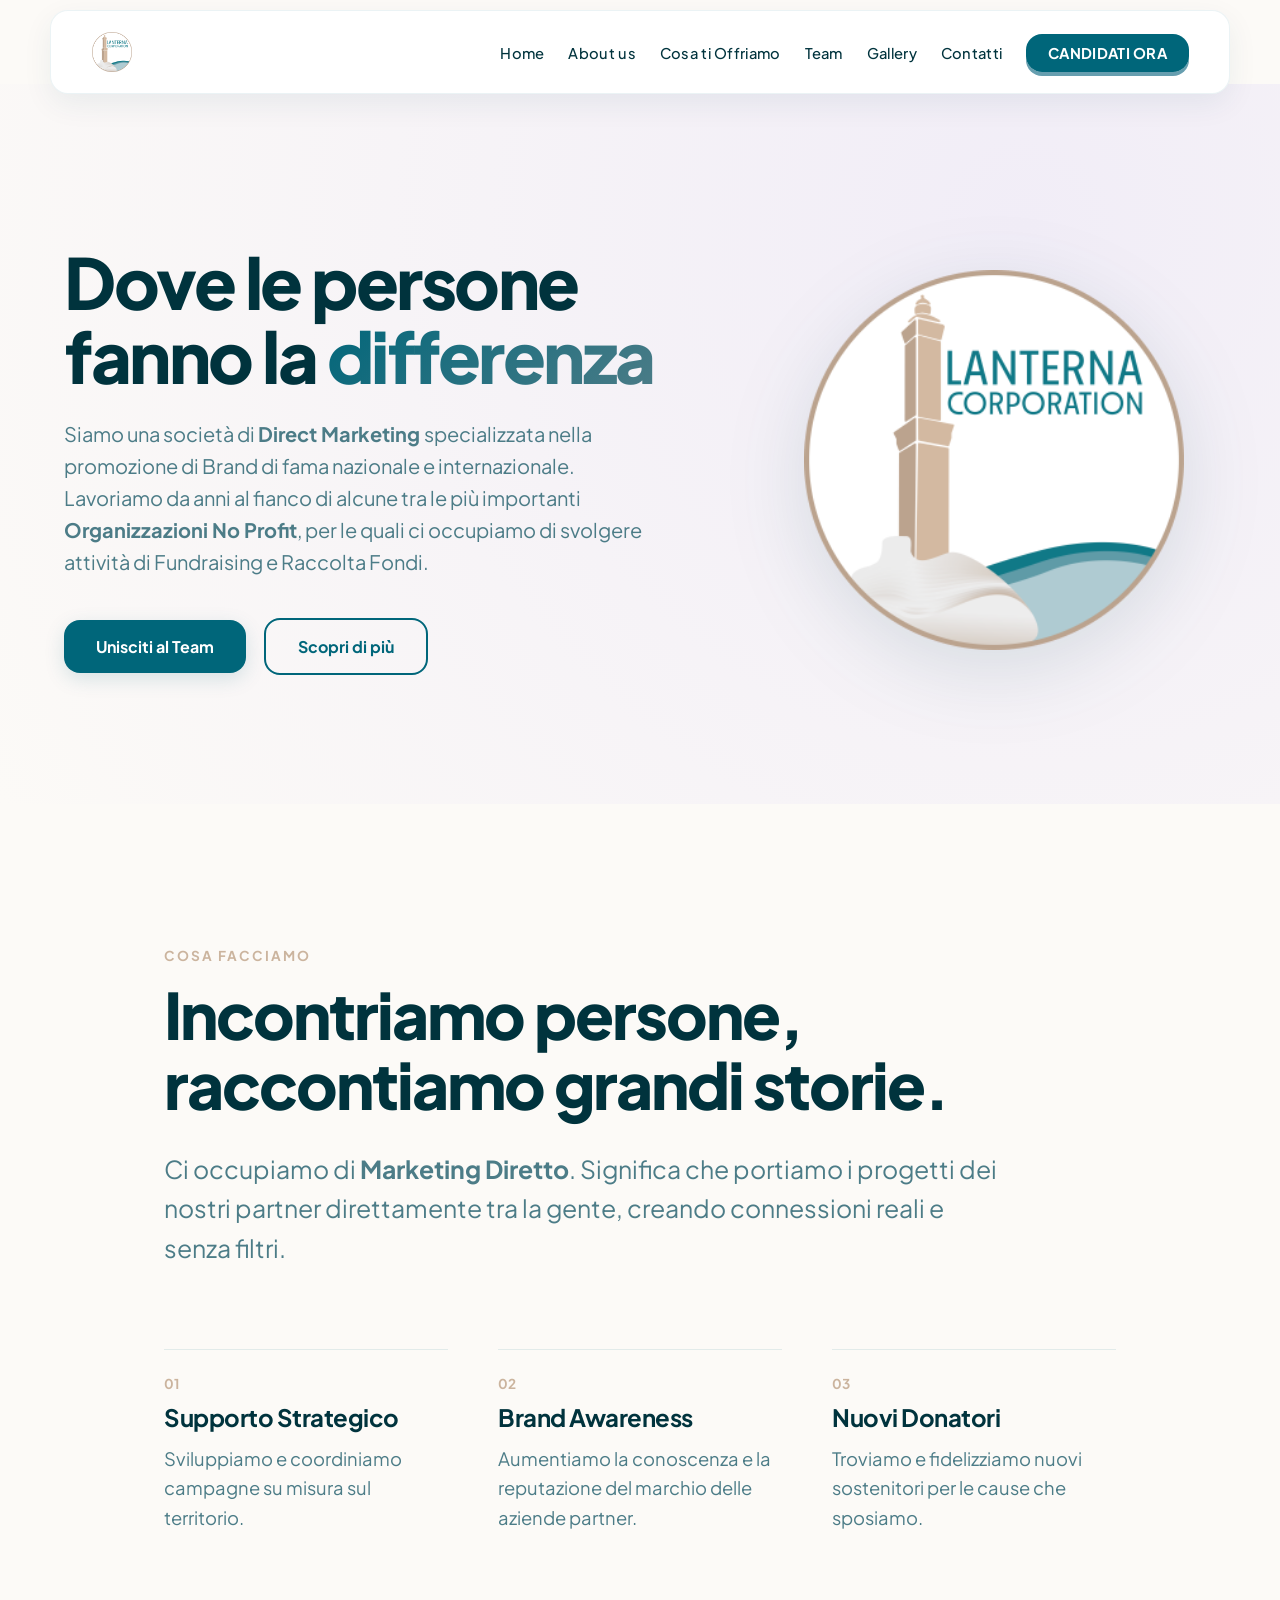
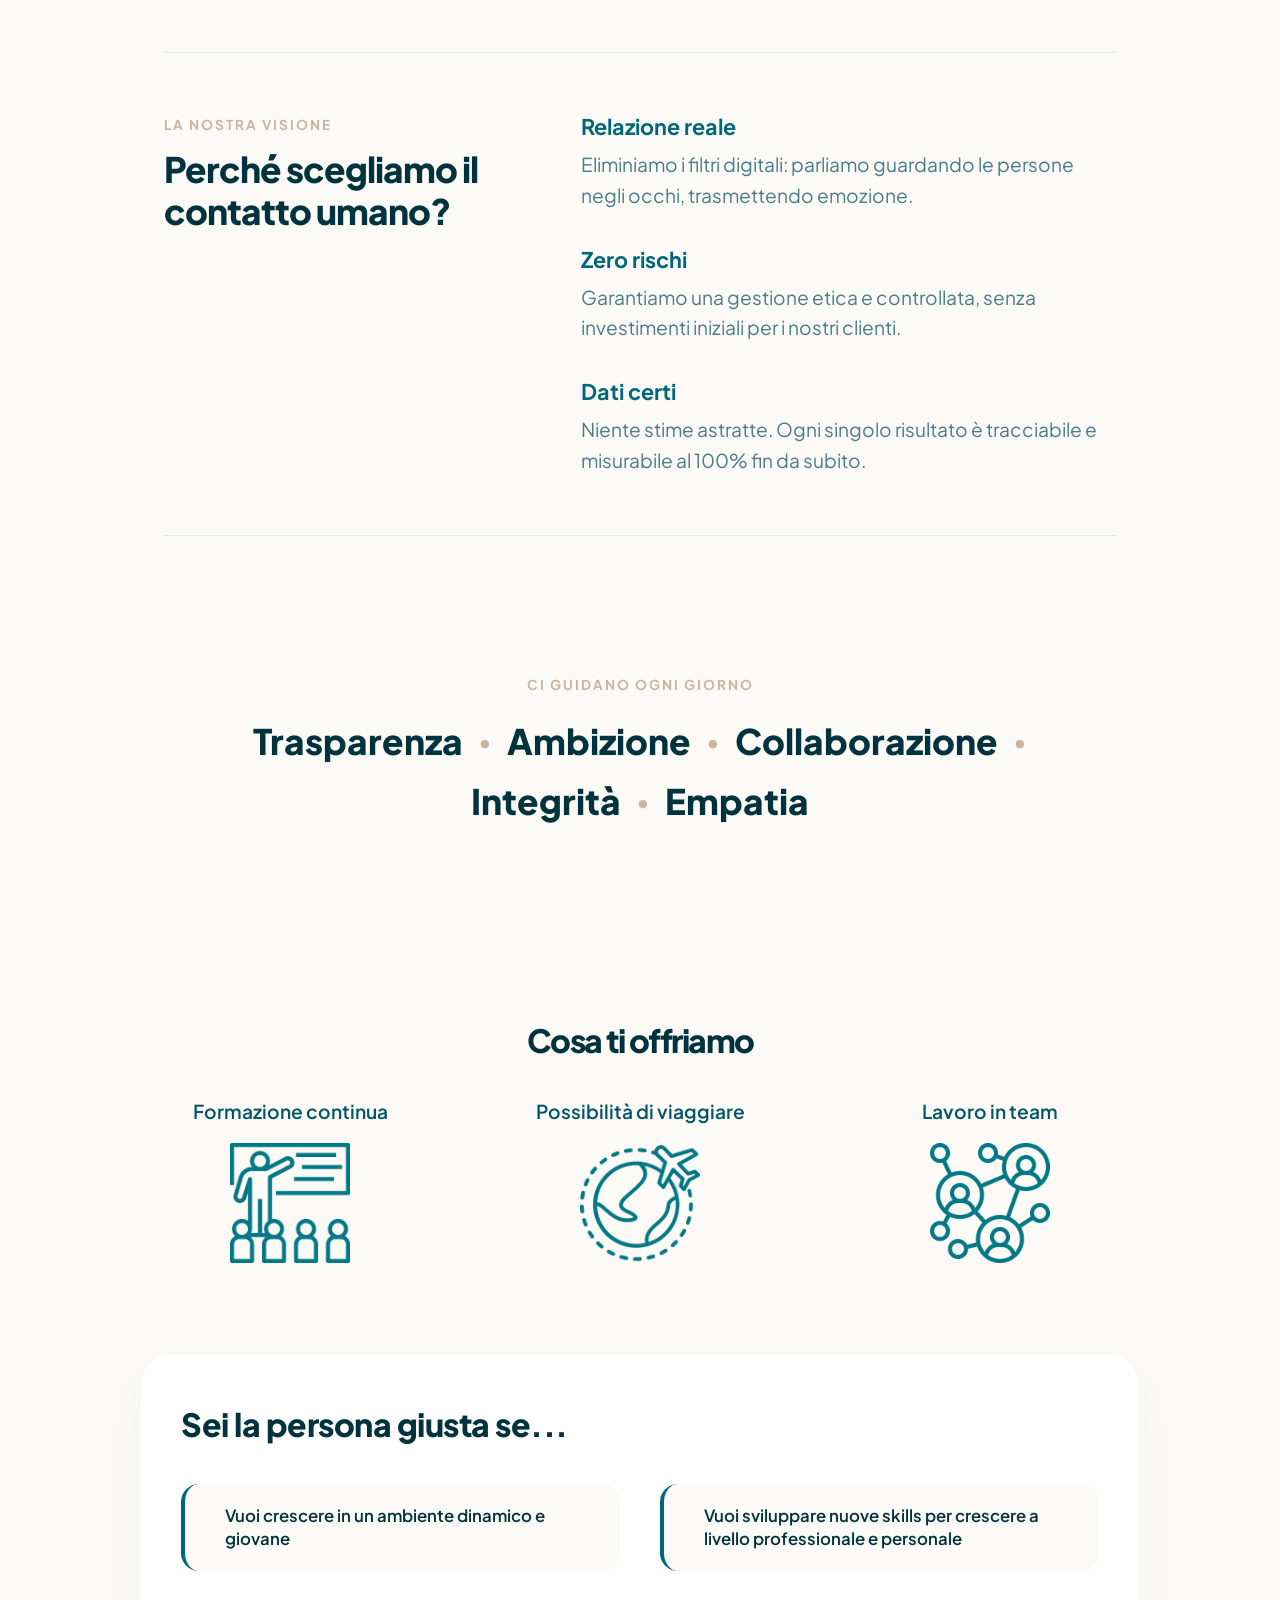
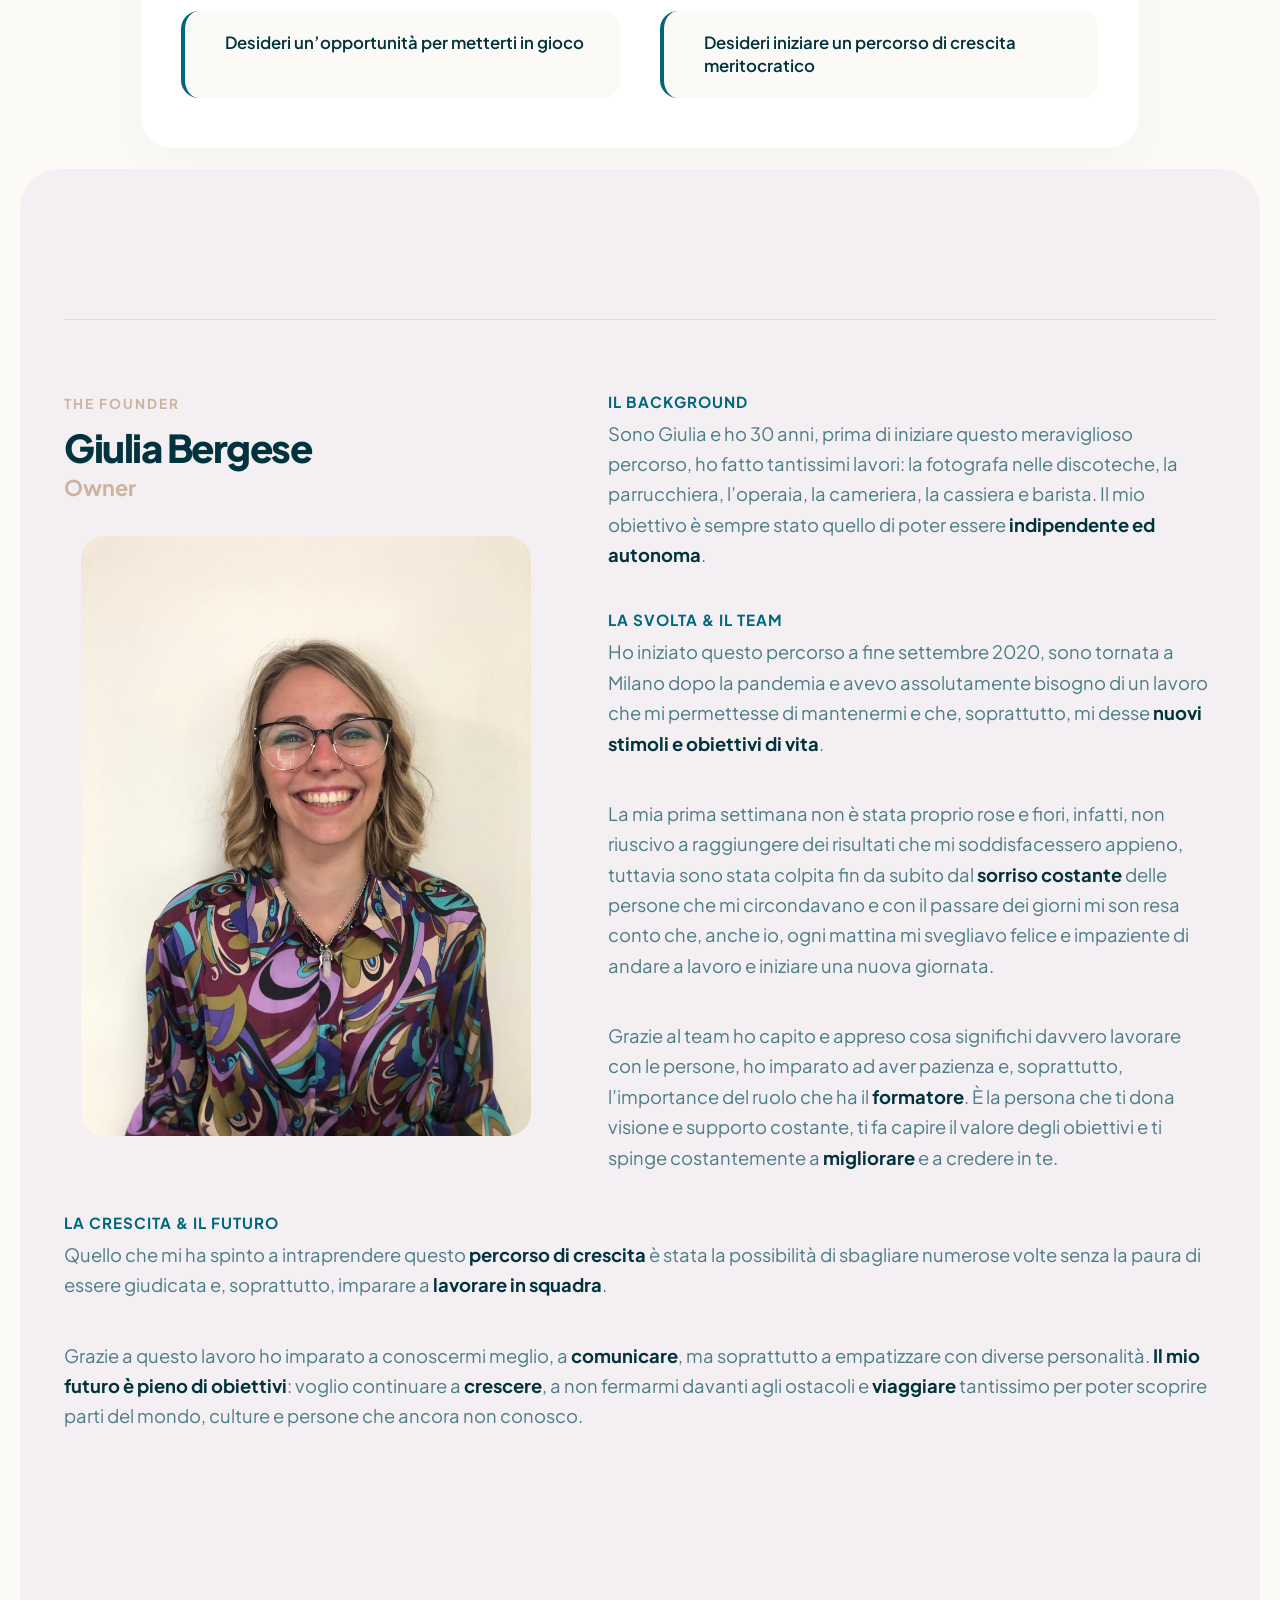
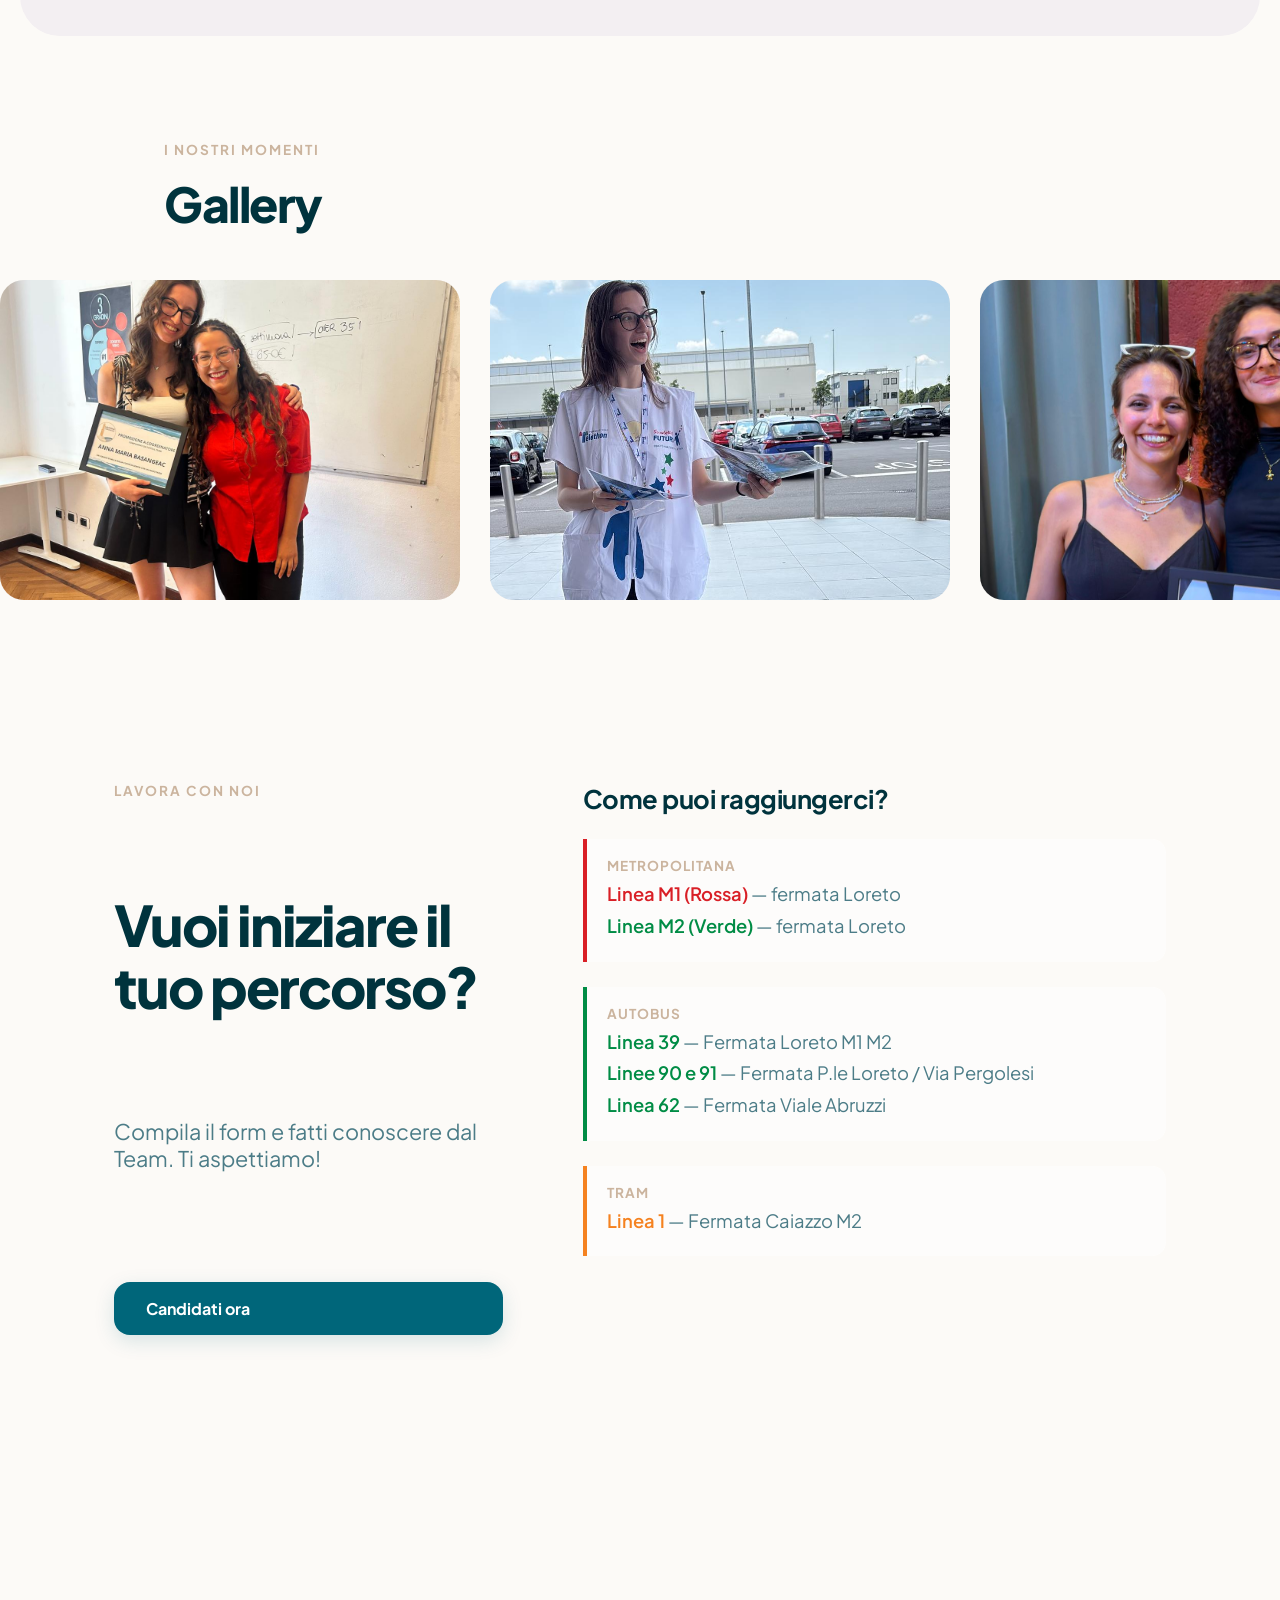
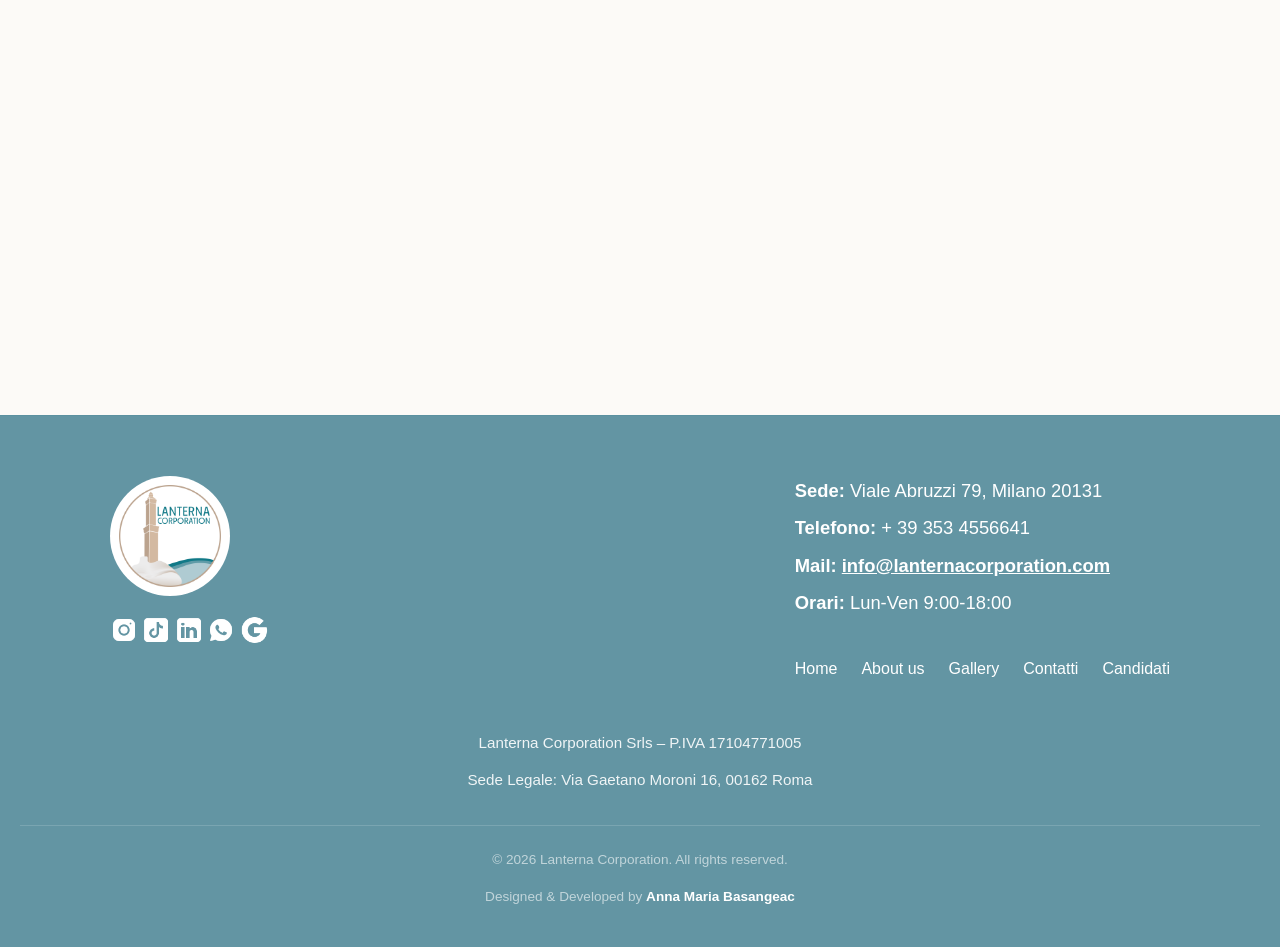
==== commit 5797965f: "Refactor code structure for improved readability and maintainability" ====
--- a/index.html
+++ b/index.html
@@ -287,53 +287,51 @@
 
         <!-- Il ticker/carosello vero e proprio -->
         <div class="marquee-wrapper">
-            <div class="marquee-track">
-
-                <!-- Gruppo 1 di foto (Aggiungi qui le tue) -->
-                <div class="marquee-group">
-                    <img src="assets/galleria/fotoCarosello1.png" alt="Momenti Team 1" class="gallery-img">
-                    <img src="assets/galleria/fotoCarosello2.png" alt="Momenti Team 2" class="gallery-img">
-                    <img src="assets/galleria/fotoCarosello3.png" alt="Momenti Team 3" class="gallery-img">
-                    <img src="assets/galleria/fotoCarosello4.png" alt="Momenti Team 4" class="gallery-img">
-                    <img src="assets/galleria/fotoCarosello5.png" alt="Momenti Team 5" class="gallery-img">
-                    <img src="assets/galleria/fotoCarosello6.png" alt="Momenti Team 6" class="gallery-img" style="object-position: 70% 30%;">
-                    <img src="assets/galleria/fotoCarosello7.png" alt="Momenti Team 7" class="gallery-img"style="object-position: 70% 80%;">
-                    <img src="assets/galleria/fotoCarosello8.png" alt="Momenti Team 8" class="gallery-img">
-                    <img src="assets/galleria/fotoCarosello9.png" alt="Momenti Team 9" class="gallery-img">
-                    <img src="assets/galleria/fotoCarosello10.png" alt="Momenti Team 10" class="gallery-img" style="object-position: 70% 20%;">
-                    <img src="assets/galleria/fotoCarosello11.png" alt="Momenti Team 11" class="gallery-img">
-                    <img src="assets/galleria/fotoCarosello12.png" alt="Momenti Team 12" class="gallery-img">
-                    <img src="assets/galleria/fotoCarosello13.png" alt="Momenti Team 13" class="gallery-img">
-                    <img src="assets/galleria/fotoCarosello14.png" alt="Momenti Team 14" class="gallery-img" style="object-position: 70% 20%;">
-                    <img src="assets/galleria/fotoCarosello15.png" alt="Momenti Team 15" class="gallery-img">
-                    <img src="assets/galleria/fotoCarosello16.png" alt="Momenti Team 16" class="gallery-img">
-                    <img src="assets/galleria/fotoCarosello17.png" alt="Momenti Team 17" class="gallery-img">
-                </div>
-
-                <!-- Gruppo 2 (Copia esatta del Gruppo 1 per l'effetto infinito senza stacchi) -->
-                <div class="marquee-group" aria-hidden="true">
-                    <img src="assets/galleria/fotoCarosello1.png" alt="Momenti Team 1" class="gallery-img">
-                    <img src="assets/galleria/fotoCarosello2.png" alt="Momenti Team 2" class="gallery-img">
-                    <img src="assets/galleria/fotoCarosello3.png" alt="Momenti Team 3" class="gallery-img">
-                    <img src="assets/galleria/fotoCarosello4.png" alt="Momenti Team 4" class="gallery-img">
-                    <img src="assets/galleria/fotoCarosello5.png" alt="Momenti Team 5" class="gallery-img">
-                    <img src="assets/galleria/fotoCarosello6.png" alt="Momenti Team 6" class="gallery-img" style="object-position: 70% 30%;">
-                    <img src="assets/galleria/fotoCarosello7.png" alt="Momenti Team 7" class="gallery-img" style="object-position: 70% 80%;">
-                    <img src="assets/galleria/fotoCarosello8.png" alt="Momenti Team 8" class="gallery-img">
-                    <img src="assets/galleria/fotoCarosello9.png" alt="Momenti Team 9" class="gallery-img">
-                    <img src="assets/galleria/fotoCarosello10.png" alt="Momenti Team 10" class="gallery-img" style="object-position: 70% 20%;">
-                    <img src="assets/galleria/fotoCarosello11.png" alt="Momenti Team 11" class="gallery-img">
-                    <img src="assets/galleria/fotoCarosello12.png" alt="Momenti Team 12" class="gallery-img">
-                    <img src="assets/galleria/fotoCarosello13.png" alt="Momenti Team 13" class="gallery-img">
-                    <img src="assets/galleria/fotoCarosello14.png" alt="Momenti Team 14" class="gallery-img" style="object-position: 70% 20%;">
-                    <img src="assets/galleria/fotoCarosello15.png" alt="Momenti Team 15" class="gallery-img">
-                    <img src="assets/galleria/fotoCarosello16.png" alt="Momenti Team 16" class="gallery-img">
-                    <img src="assets/galleria/fotoCarosello17.png" alt="Momenti Team 17" class="gallery-img">
-
-                </div>
-
-            </div>
-        </div>
+<div class="marquee-track">
+
+    <div class="marquee-group">
+        <img src="assets/galleria/Anna_leader.png" alt="Anna leader" class="gallery-img" style="object-position: 70% 30%;">
+        <img src="assets/galleria/Anna_Pettorina.png" alt="Anna Pettorina" class="gallery-img" style="object-position: 70% 20%;">
+        <img src="assets/galleria/Bergese_Rossetto.png" alt="Bergese Rossetto" class="gallery-img" style="object-position: 70% 35%;">
+        <img src="assets/galleria/Bowling.png" alt="Bowling" class="gallery-img">
+        <img src="assets/galleria/FotoGruppo_Cheers.png" alt="Foto Gruppo Cheers" class="gallery-img">
+        <img src="assets/galleria/GirlBagno_Roma.png" alt="Girl Bagno Roma" class="gallery-img" style="object-position: 70% 20%;">
+        <img src="assets/galleria/Giulia_Miriana_Mario_Leda_Roma.png" alt="Giulia Miriana Mario Leda Roma" class="gallery-img" style="object-position: 70% 65%;">
+        <img src="assets/galleria/Lau_Anna_Italo.png" alt="Lau Anna Italo" class="gallery-img">
+        <img src="assets/galleria/Lau_Rossetto_Martina_Roma.png" alt="Lau Rossetto Martina Roma" class="gallery-img">
+        <img src="assets/galleria/Laura_Pettorina.png" alt="Laura Pettorina" class="gallery-img">
+        <img src="assets/galleria/Leda_Hanin_Mc.png" alt="Leda Hanin Mc" class="gallery-img">
+        <img src="assets/galleria/Lisa_Coordinatrice.png" alt="Lisa Coordinatrice" class="gallery-img" style="object-position: 70% 25%;">
+        <img src="assets/galleria/Lisa_Ufficio.jpeg" alt="Lisa Ufficio" class="gallery-img" style="object-position: 70% 20%;">
+        <img src="assets/galleria/Liza_Ming_Lollo.png" alt="Liza Ming Lollo" class="gallery-img">
+        <img src="assets/galleria/Lollo_Leader.png" alt="Lollo Leader" class="gallery-img" style="object-position: 70% 30%;">
+        <img src="assets/galleria/Marco_Cane_Roadtrip.png" alt="Marco Cane Roadtrip" class="gallery-img">
+        <img src="assets/galleria/Martina_Primula.png" alt="Martina Primula" class="gallery-img">
+        <img src="assets/galleria/RoadTrip_lagoDiGarda.png" alt="Road Trip lago Di Garda" class="gallery-img">
+        <img src="assets/galleria/RoadTrip_Lecce.png" alt="Road Trip Lecce" class="gallery-img">
+    </div>
+
+    <div class="marquee-group" aria-hidden="true">
+<img src="assets/galleria/Anna_leader.png" alt="Anna leader" class="gallery-img" style="object-position: 70% 30%;">
+        <img src="assets/galleria/Anna_Pettorina.png" alt="Anna Pettorina" class="gallery-img" style="object-position: 70% 20%;">
+        <img src="assets/galleria/Bergese_Rossetto.png" alt="Bergese Rossetto" class="gallery-img" style="object-position: 70% 35%;">
+        <img src="assets/galleria/Bowling.png" alt="Bowling" class="gallery-img">
+        <img src="assets/galleria/GirlBagno_Roma.png" alt="Girl Bagno Roma" class="gallery-img" style="object-position: 70% 20%;">
+        <img src="assets/galleria/Giulia_Miriana_Mario_Leda_Roma.png" alt="Giulia Miriana Mario Leda Roma" class="gallery-img" style="object-position: 70% 65%;">
+        <img src="assets/galleria/Lau_Anna_Italo.png" alt="Lau Anna Italo" class="gallery-img">
+        <img src="assets/galleria/Lau_Rossetto_Martina_Roma.png" alt="Lau Rossetto Martina Roma" class="gallery-img">
+        <img src="assets/galleria/Laura_Pettorina.png" alt="Laura Pettorina" class="gallery-img">
+        <img src="assets/galleria/Leda_Hanin_Mc.png" alt="Leda Hanin Mc" class="gallery-img">
+        <img src="assets/galleria/Lisa_Coordinatrice.png" alt="Lisa Coordinatrice" class="gallery-img" style="object-position: 70% 25%;">
+        <img src="assets/galleria/Lisa_Ufficio.jpeg" alt="Lisa Ufficio" class="gallery-img" style="object-position: 70% 20%;">
+        <img src="assets/galleria/Liza_Ming_Lollo.png" alt="Liza Ming Lollo" class="gallery-img">
+        <img src="assets/galleria/Lollo_Leader.png" alt="Lollo Leader" class="gallery-img" style="object-position: 70% 30%;">
+        <img src="assets/galleria/Marco_Cane_Roadtrip.png" alt="Marco Cane Roadtrip" class="gallery-img">
+        <img src="assets/galleria/Martina_Primula.png" alt="Martina Primula" class="gallery-img">
+        <img src="assets/galleria/RoadTrip_lagoDiGarda.png" alt="Road Trip lago Di Garda" class="gallery-img">
+        <img src="assets/galleria/RoadTrip_Lecce.png" alt="Road Trip Lecce" class="gallery-img">    </div>
+
+</div>        </div>
     </section>
 
     <section id="contatti" class="contact-minimal-section">
--- a/style.css
+++ b/style.css
@@ -2347,4 +2347,21 @@
     .hamburger.active span:nth-child(3) {
         transform: translateY(-8px) rotate(-45deg);
     }
+}
+
+/* Impedisce al browser di trascinare nativamente l'immagine come file, bloccando lo script */
+.marquee-track img {
+    pointer-events: none;
+    -webkit-user-drag: none;
+    user-select: none;
+}
+
+.marquee-track {
+    display: flex;
+    cursor: grab;
+    will-change: transform;
+}
+
+.marquee-track.is-dragging {
+    cursor: grabbing;
 }
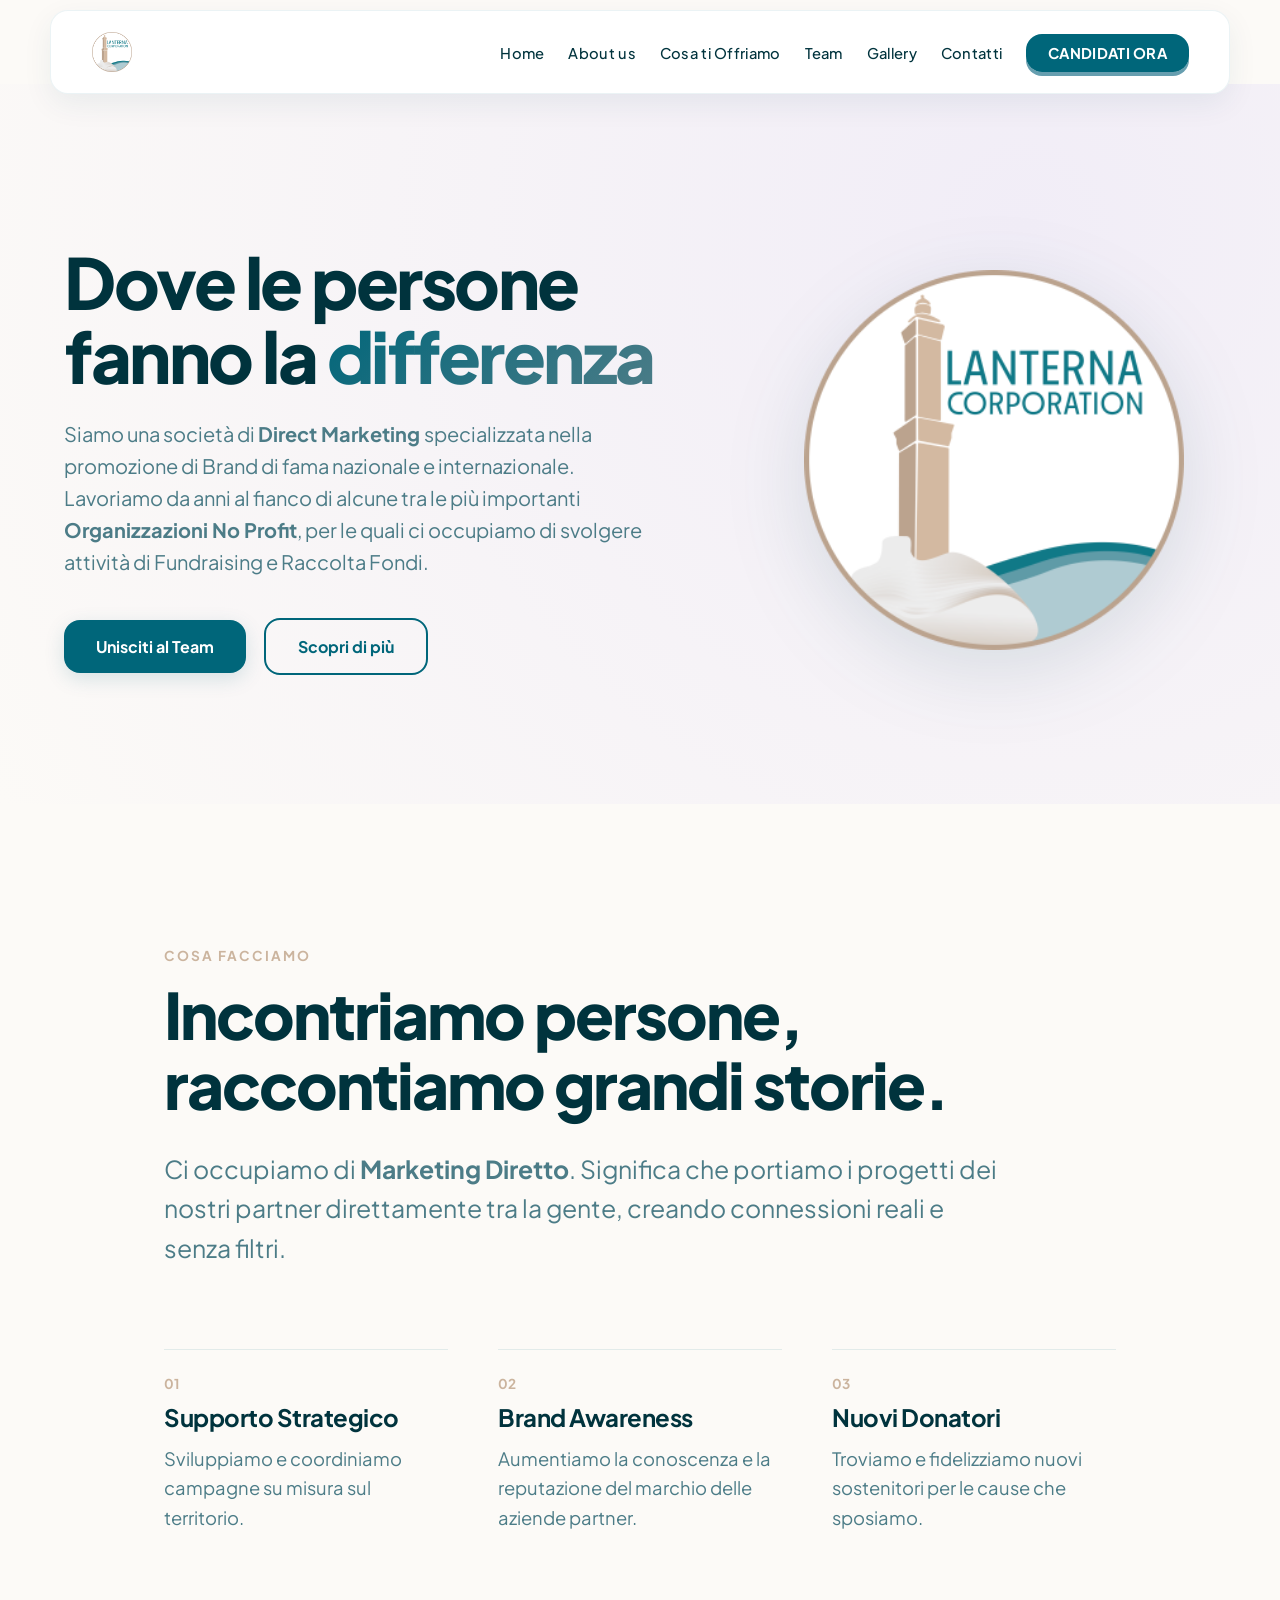
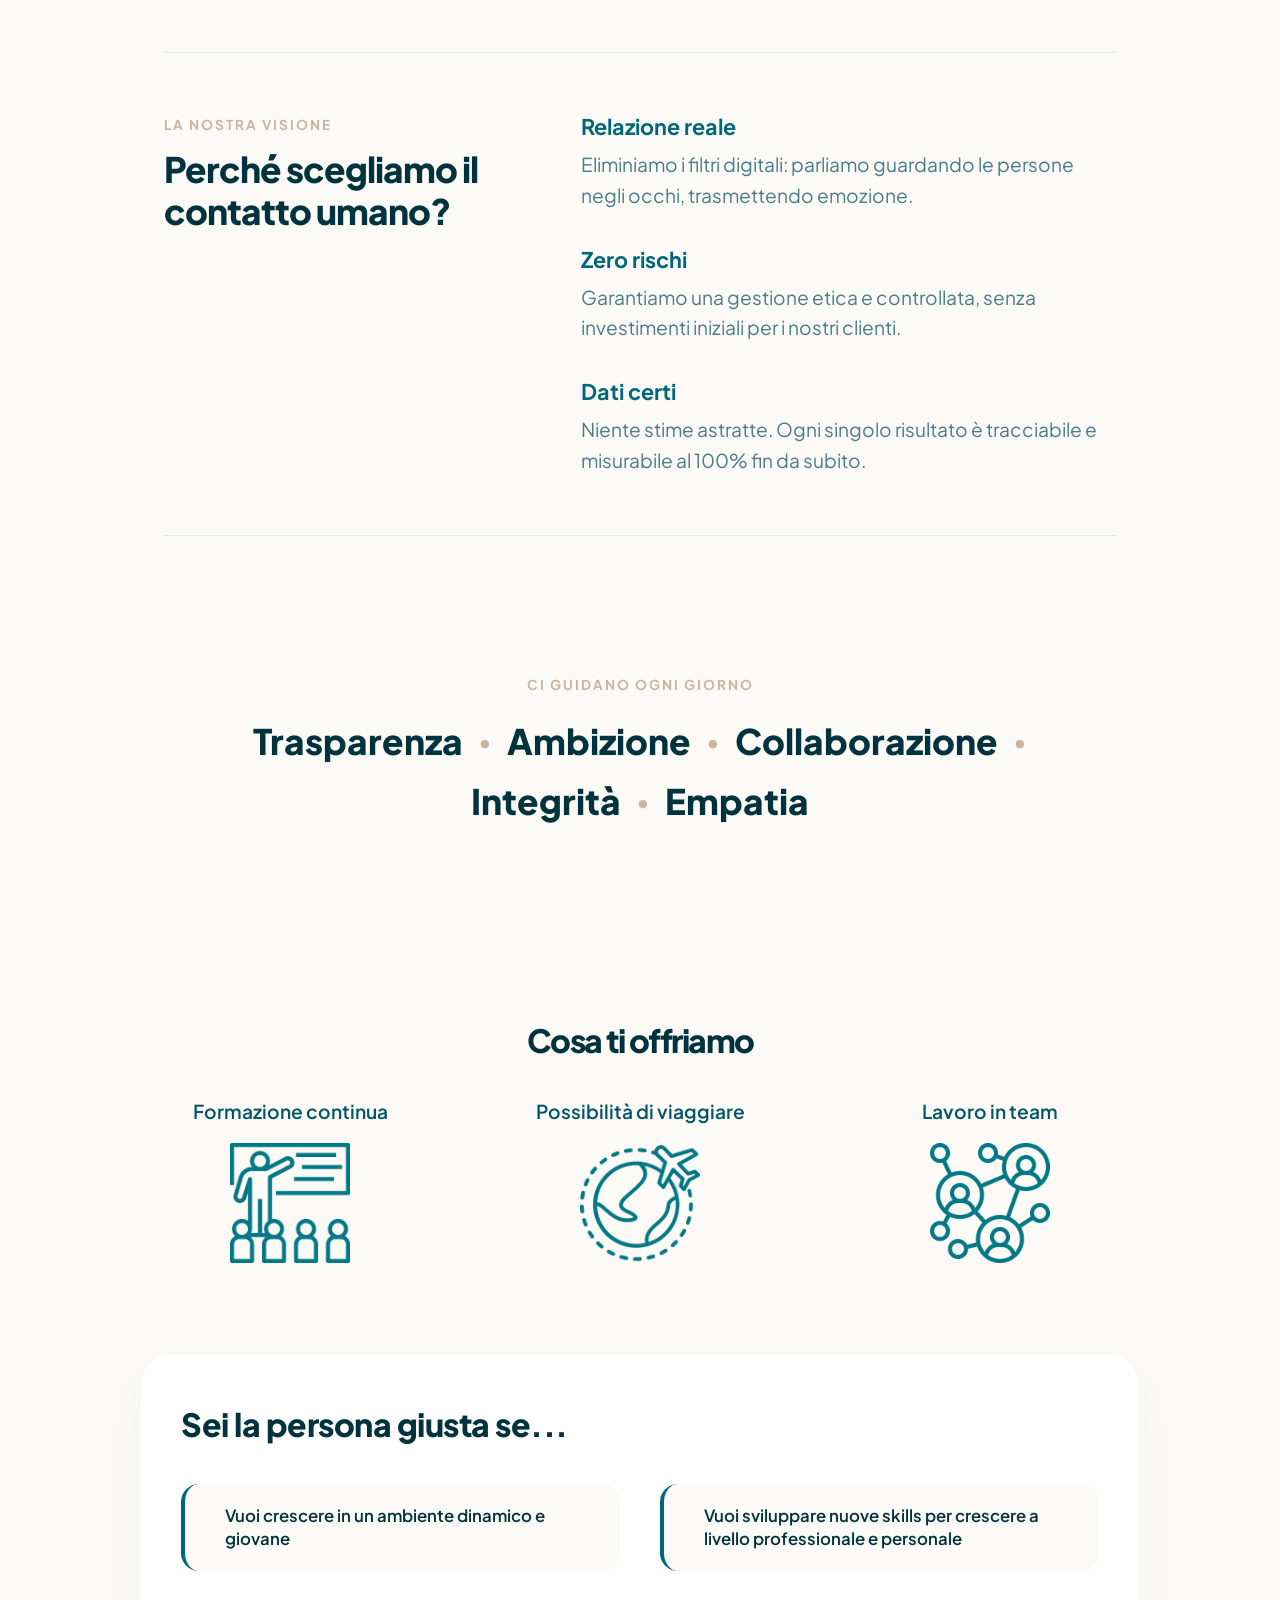
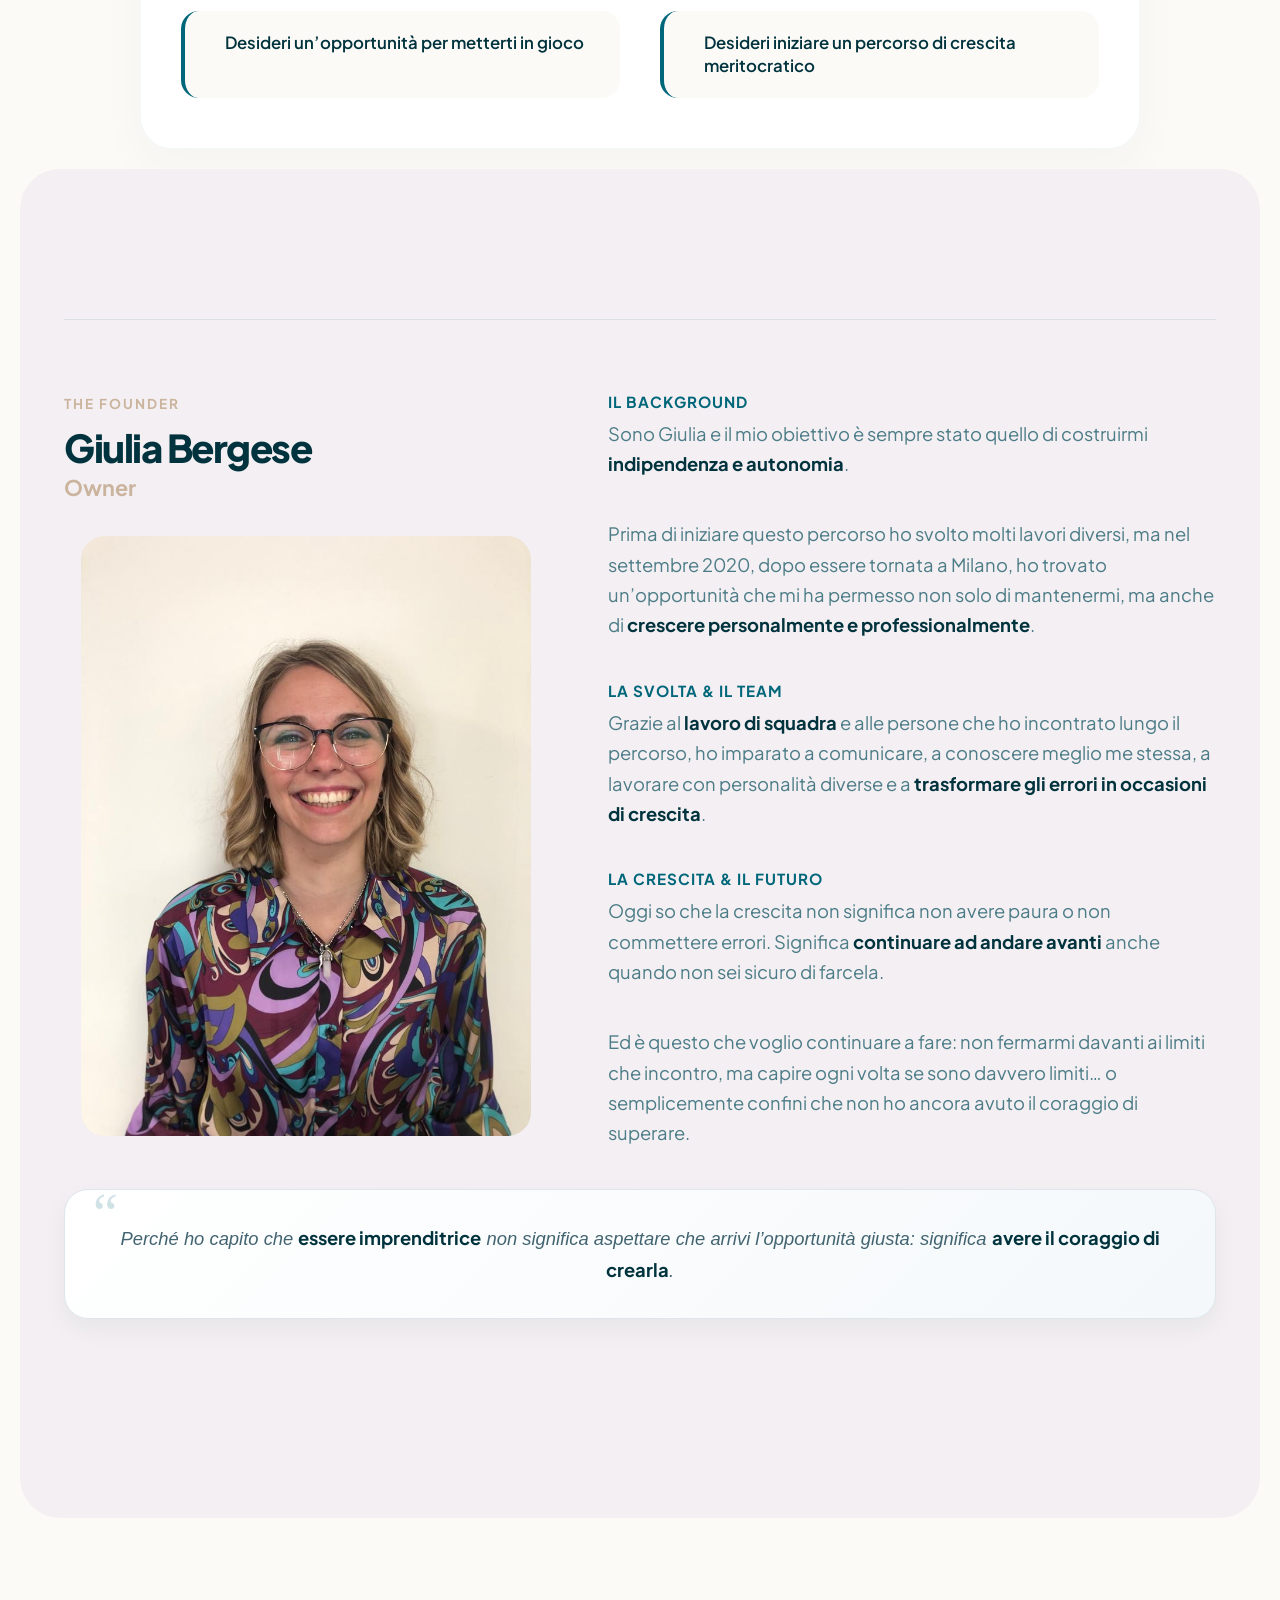
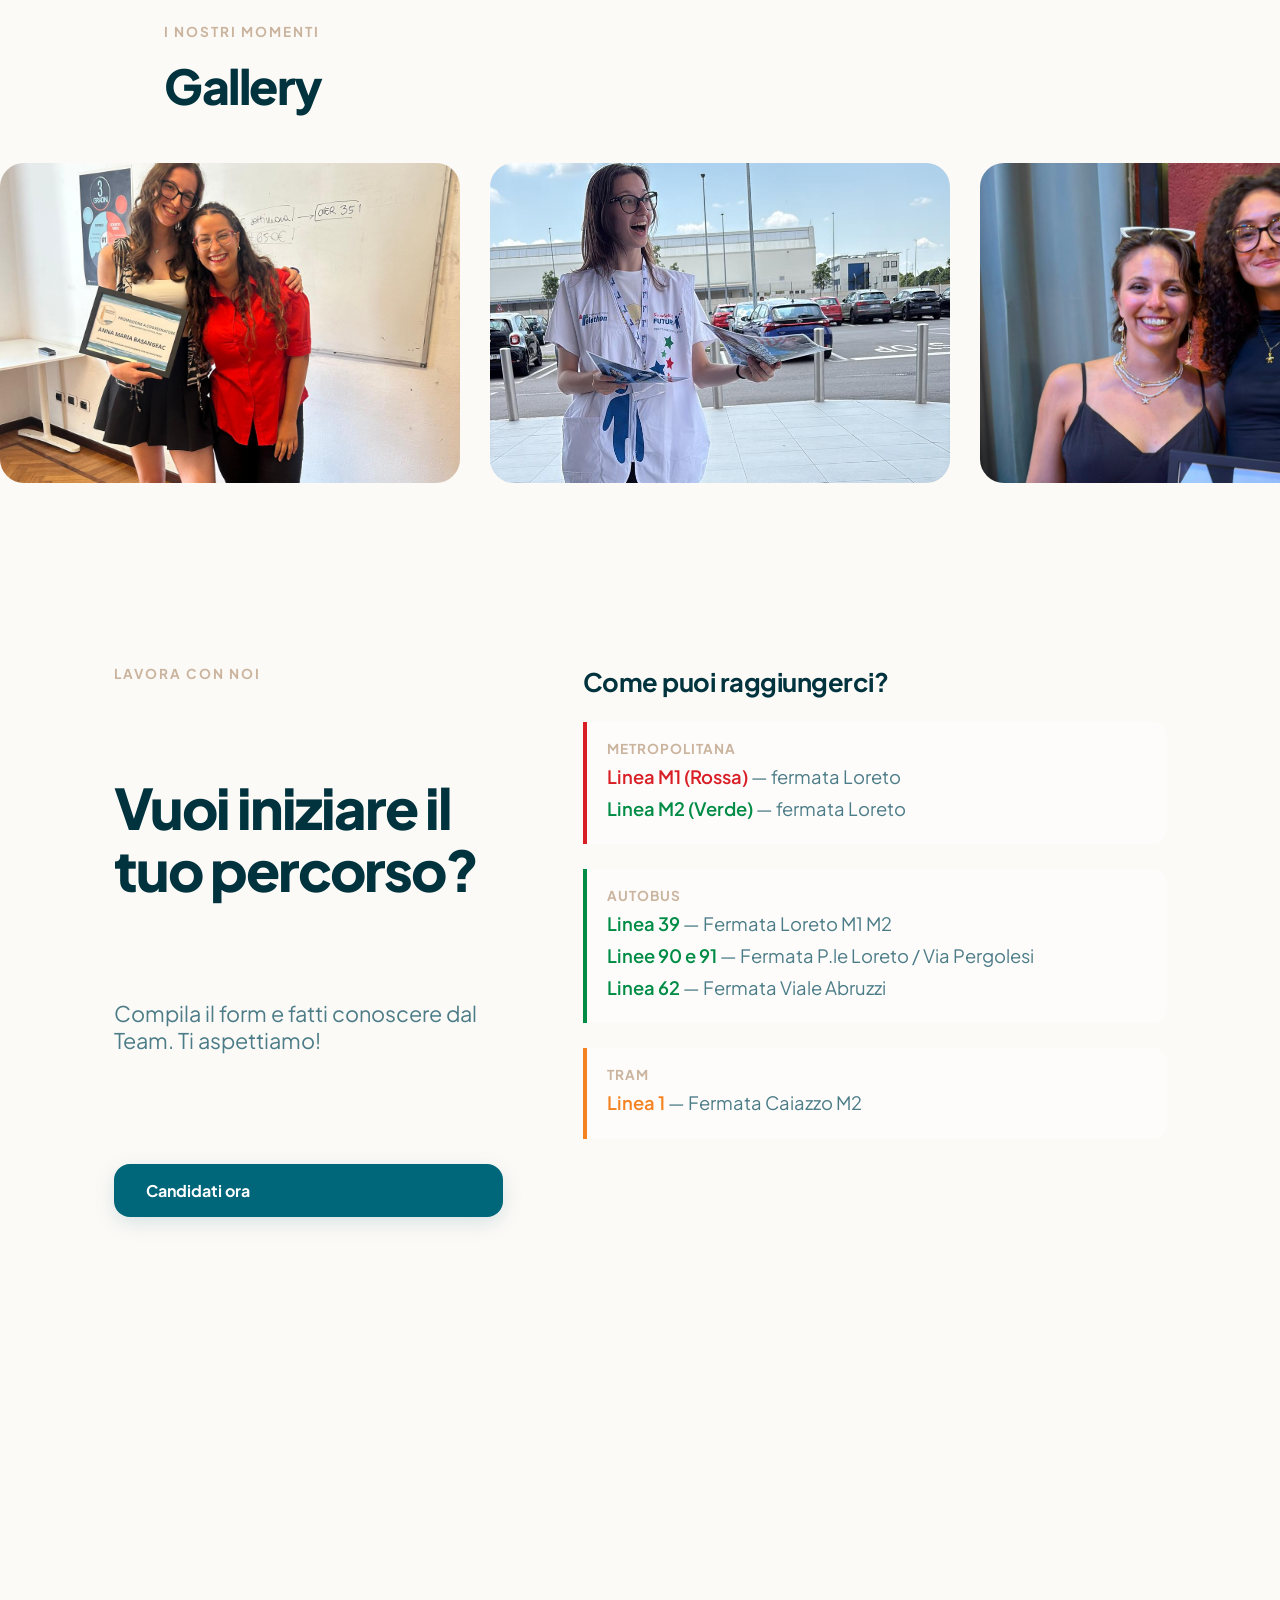
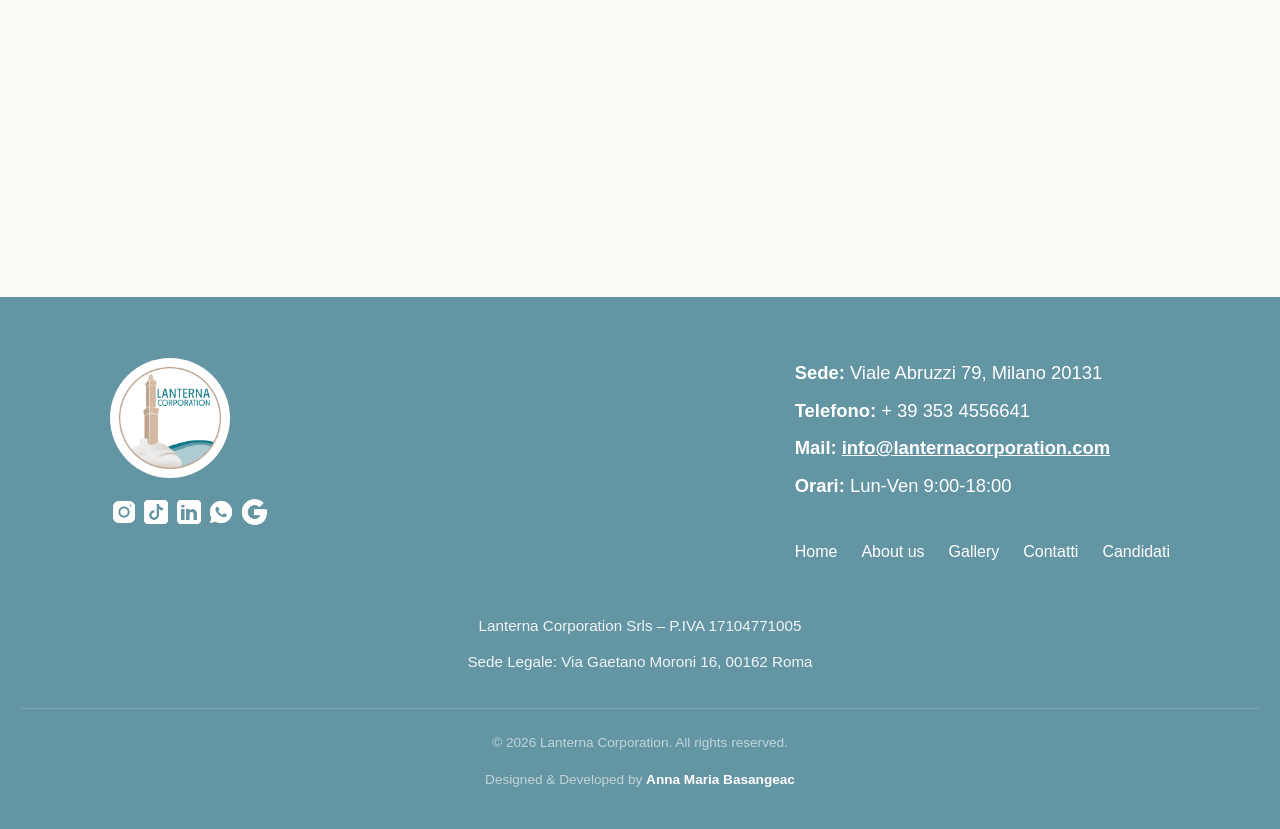
==== commit 1eed65aa: "Fix HTML syntax error, enhance story content, and implement scroll-to-top button with styling adjust" ====
--- a/index.html
+++ b/index.html
@@ -230,46 +230,26 @@
                     </div>
                 </div>
 
-                <div class="owner-story-text">
-                    <div class="story-block">
-                        <span class="story-time-tag">Il Background</span>
-                        <p>Sono Giulia e ho 30 anni, prima di iniziare questo meraviglioso percorso, ho fatto tantissimi
-                            lavori: la fotografa nelle discoteche, la parrucchiera, l’operaia, la cameriera, la cassiera
-                            e barista. Il mio obiettivo è sempre stato quello di poter essere <strong>indipendente ed
-                                autonoma</strong>.</p>
-                    </div>
-
-                    <div class="story-block">
-                        <span class="story-time-tag">La Svolta & Il Team</span>
-                        <p>Ho iniziato questo percorso a fine settembre 2020, sono tornata a Milano dopo la pandemia e
-                            avevo assolutamente bisogno di un lavoro che mi permettesse di mantenermi e che,
-                            soprattutto, mi desse <strong>nuovi stimoli e obiettivi di vita</strong>.</p>
-                        <p>La mia prima settimana non è stata proprio rose e fiori, infatti, non riuscivo a raggiungere
-                            dei risultati che mi soddisfacessero appieno, tuttavia sono stata colpita fin da subito dal
-                            <strong>sorriso costante</strong> delle persone che mi circondavano e con il passare dei
-                            giorni mi son resa conto che, anche io, ogni mattina mi svegliavo felice e impaziente di
-                            andare a lavoro e iniziare una nuova giornata.
-                        </p>
-                        <p>Grazie al team ho capito e appreso cosa significhi davvero lavorare con le persone, ho
-                            imparato ad aver pazienza e, soprattutto, l’importance del ruolo che ha il
-                            <strong>formatore</strong>. È la persona che ti dona visione e supporto costante, ti fa
-                            capire il valore degli obiettivi e ti spinge costantemente a <strong>migliorare</strong> e a
-                            credere in te.
-                        </p>
-                    </div>
-
-                    <div class="story-block">
-                        <span class="story-time-tag">La Crescita & Il Futuro</span>
-                        <p>Quello che mi ha spinto a intraprendere questo <strong>percorso di crescita</strong> è stata
-                            la possibilità di sbagliare numerose volte senza la paura di essere giudicata e,
-                            soprattutto, imparare a <strong>lavorare in squadra</strong>.</p>
-                        <p>Grazie a questo lavoro ho imparato a conoscermi meglio, a <strong>comunicare</strong>, ma
-                            soprattutto a empatizzare con diverse personalità. <strong>Il mio futuro è pieno di
-                                obiettivi</strong>: voglio continuare a <strong>crescere</strong>, a non fermarmi
-                            davanti agli ostacoli e <strong>viaggiare</strong> tantissimo per poter scoprire parti del
-                            mondo, culture e persone che ancora non conosco.</p>
-                    </div>
-                </div>
+               <div class="owner-story-text">
+    <div class="story-block">
+        <span class="story-time-tag">Il Background</span>
+        <p>Sono Giulia e il mio obiettivo è sempre stato quello di costruirmi <strong>indipendenza e autonomia</strong>.</p>
+        <p>Prima di iniziare questo percorso ho svolto molti lavori diversi, ma nel settembre 2020, dopo essere tornata a Milano, ho trovato un’opportunità che mi ha permesso non solo di mantenermi, ma anche di <strong>crescere personalmente e professionalmente</strong>.</p>
+    </div>
+
+    <div class="story-block">
+        <span class="story-time-tag">La Svolta & Il Team</span>
+        <p>Grazie al <strong>lavoro di squadra</strong> e alle persone che ho incontrato lungo il percorso, ho imparato a comunicare, a conoscere meglio me stessa, a lavorare con personalità diverse e a <strong>trasformare gli errori in occasioni di crescita</strong>.</p>
+    </div>
+
+    <div class="story-block">
+        <span class="story-time-tag">La Crescita & Il Futuro</span>
+        <p>Oggi so che la crescita non significa non avere paura o non commettere errori. Significa <strong>continuare ad andare avanti</strong> anche quando non sei sicuro di farcela.</p>
+        <p>Ed è questo che voglio continuare a fare: non fermarmi davanti ai limiti che incontro, ma capire ogni volta se sono davvero limiti… o semplicemente confini che non ho ancora avuto il coraggio di superare.</p>
+    <div class="story-highlight-quote">
+        <p>Perché ho capito che <strong>essere imprenditrice</strong> non significa aspettare che arrivi l’opportunità giusta: significa <strong>avere il coraggio di crearla</strong>.</p>
+</div>    </div>
+</div>  
 
                 <div style="clear: both;"></div>
             </div>
@@ -454,6 +434,27 @@
         </div>
     </footer>
 
+<!-- Tasto Scroll to Top con Tazzina Dinamica -->
+<button id="scrollToTopBtn" class="scroll-to-top" aria-label="Torna in alto">
+    <svg class="coffee-svg" viewBox="0 0 24 24" fill="none" xmlns="http://www.w3.org/2000/svg">
+        <!-- Sagoma interna della tazza per contenere il caffè -->
+        <defs>
+            <clipPath id="cup-clip">
+                <path d="M4 10C4 10 4 18 6 19.5C8 21 16 21 18 19.5C20 18 20 10 20 10H4Z" />
+            </clipPath>
+        </defs>
+
+        <!-- Liquido del caffè con altezza controllata via CSS -->
+        <g clip-path="url(#cup-clip)">
+            <rect id="coffee-liquid" x="2" y="9" width="20" height="13" fill="#4a2c11" />
+        </g>
+
+        <!-- Contorno Tazza, Piattino e Manico -->
+        <path d="M4 10C4 10 4 18 6 19.5C8 21 16 21 18 19.5C20 18 20 10 20 10H4Z" stroke="#0a2b38" stroke-width="1.8" stroke-linecap="round" stroke-linejoin="round"/>
+        <path d="M20 11.5C21.5 11.5 22.5 12.5 22.5 14C22.5 15.5 21.2 16.5 20 16.5" stroke="#0a2b38" stroke-width="1.8" stroke-linecap="round"/>
+        <path d="M2 21.5H22" stroke="#0a2b38" stroke-width="1.8" stroke-linecap="round"/>
+    </svg>
+</button>
 
     
 <script>
@@ -474,9 +475,40 @@
             navLinks.classList.remove('active');
         });
     });
+
+const scrollToTopBtn = document.getElementById('scrollToTopBtn');
+const coffeeLiquid = document.getElementById('coffee-liquid');
+
+window.addEventListener('scroll', () => {
+    const scrollTop = window.scrollY;
+    const docHeight = document.documentElement.scrollHeight - window.innerHeight;
+    
+    // Calcola la percentuale di scorrimento (da 0 a 1)
+    const scrollFraction = docHeight > 0 ? scrollTop / docHeight : 0;
+    
+    // 100% in cima -> si svuota mano a mano che scendi -> 0% in fondo
+    const fillLevel = Math.max(0, 1 - scrollFraction);
+    
+    // Aggiorna il livello del caffè
+    coffeeLiquid.style.setProperty('--fill-level', fillLevel);
+
+    // Mostra il pulsante solo dopo i primi 150px di scroll
+    if (scrollTop > 150) {
+        scrollToTopBtn.classList.add('show');
+    } else {
+        scrollToTopBtn.classList.remove('show');
+    }
+});
+
+// Click per tornare su in modo fluido (il caffè si riempirà automaticamente durante la salita)
+scrollToTopBtn.addEventListener('click', () => {
+    window.scrollTo({
+        top: 0,
+        behavior: 'smooth'
+    });
+});
+
 </script>
 </body>
 
-
-
 </html>
--- a/style.css
+++ b/style.css
@@ -2364,4 +2364,113 @@
 
 .marquee-track.is-dragging {
     cursor: grabbing;
+}
+
+
+/* --- Box Citazione: Perfettamente integrato nella palette del sito --- */
+.story-highlight-quote {
+    /* Bianco puro con una sfumatura impercettibile verso l'azzurro ghiaccio */
+    background: linear-gradient(135deg, #ffffff 0%, #f4f8fa 100%);
+    
+    /* Arrotondamento coordinato con l'immagine della camicia (24px) */
+    border-radius: 24px; 
+    
+    /* Bordo grigio-ottanio sottilissimo e freddo */
+    border: 1px solid #dce6eb;
+    
+    padding: 32px 45px;
+    margin-top: 35px;
+    text-align: center;
+    position: relative;
+    
+    /* Ombra fredda ultra-soffice che richiama il tono del sito */
+    box-shadow: 0 10px 25px rgba(0, 50, 65, 0.05);
+}
+
+.story-highlight-quote p {
+    /* Stesso colore ottanio desaturato del testo della storia */
+    color: #426370; 
+    font-size: 1.15rem;
+    font-style: italic;
+    line-height: 1.7;
+    margin: 0;
+}
+
+/* Grassetti: scuri e decisi come i titoli e i bold del sito */
+.story-highlight-quote strong {
+    color: #0a2b38; 
+    font-weight: 700;
+    font-style: normal;
+}
+
+/* Virgoletta decorativa nello stesso azzurro/ottanio del brand */
+.story-highlight-quote::before {
+    content: "“";
+    font-family: Georgia, serif;
+    font-size: 3.5rem;
+    color: #00667a;
+    opacity: 0.18;
+    position: absolute;
+    top: -5px;
+    left: 28px;
+    line-height: 1;
+}
+
+@media (max-width: 768px) {
+    .story-highlight-quote {
+        border-radius: 18px;
+        padding: 22px 20px;
+    }
+    .story-highlight-quote p {
+        font-size: 1.05rem;
+    }
+    .story-highlight-quote::before {
+        display: none;
+    }
+}
+
+/* --- Tasto Tazzina di Caffè --- */
+/* --- Tasto Tazzina di Caffè (Dimensioni Aumentate) --- */
+.scroll-to-top {
+    position: fixed;
+    bottom: 30px;
+    right: 30px;
+    width: 60px;  /* Ingrandito da 52px a 60px */
+    height: 60px; /* Ingrandito da 52px a 60px */
+    background-color: #ffffff;
+    border: 1px solid #dce6eb;
+    border-radius: 50%;
+    display: flex;
+    align-items: center;
+    justify-content: center;
+    cursor: pointer;
+    box-shadow: 0 6px 20px rgba(0, 50, 65, 0.12);
+    z-index: 999;
+    
+    opacity: 0;
+    visibility: hidden;
+    transition: opacity 0.3s ease, visibility 0.3s ease, transform 0.2s ease, border-color 0.2s ease;
+}
+
+.coffee-svg {
+    width: 34px;  /* Ingrandita da 28px a 34px */
+    height: 34px; /* Ingrandita da 28px a 34px */
+}
+.scroll-to-top.show {
+    opacity: 1;
+    visibility: visible;
+}
+
+.scroll-to-top:hover {
+    transform: translateY(-4px);
+    border-color: #00667a;
+    box-shadow: 0 8px 25px rgba(0, 50, 65, 0.2);
+}
+
+/* Transizione morbida del livello del liquido */
+#coffee-liquid {
+    transition: transform 0.1s linear;
+    transform-origin: bottom;
+    /* La scala Y parte da 1 (piena) e scende a 0 (vuota) */
+    transform: scaleY(var(--fill-level, 1));
 }
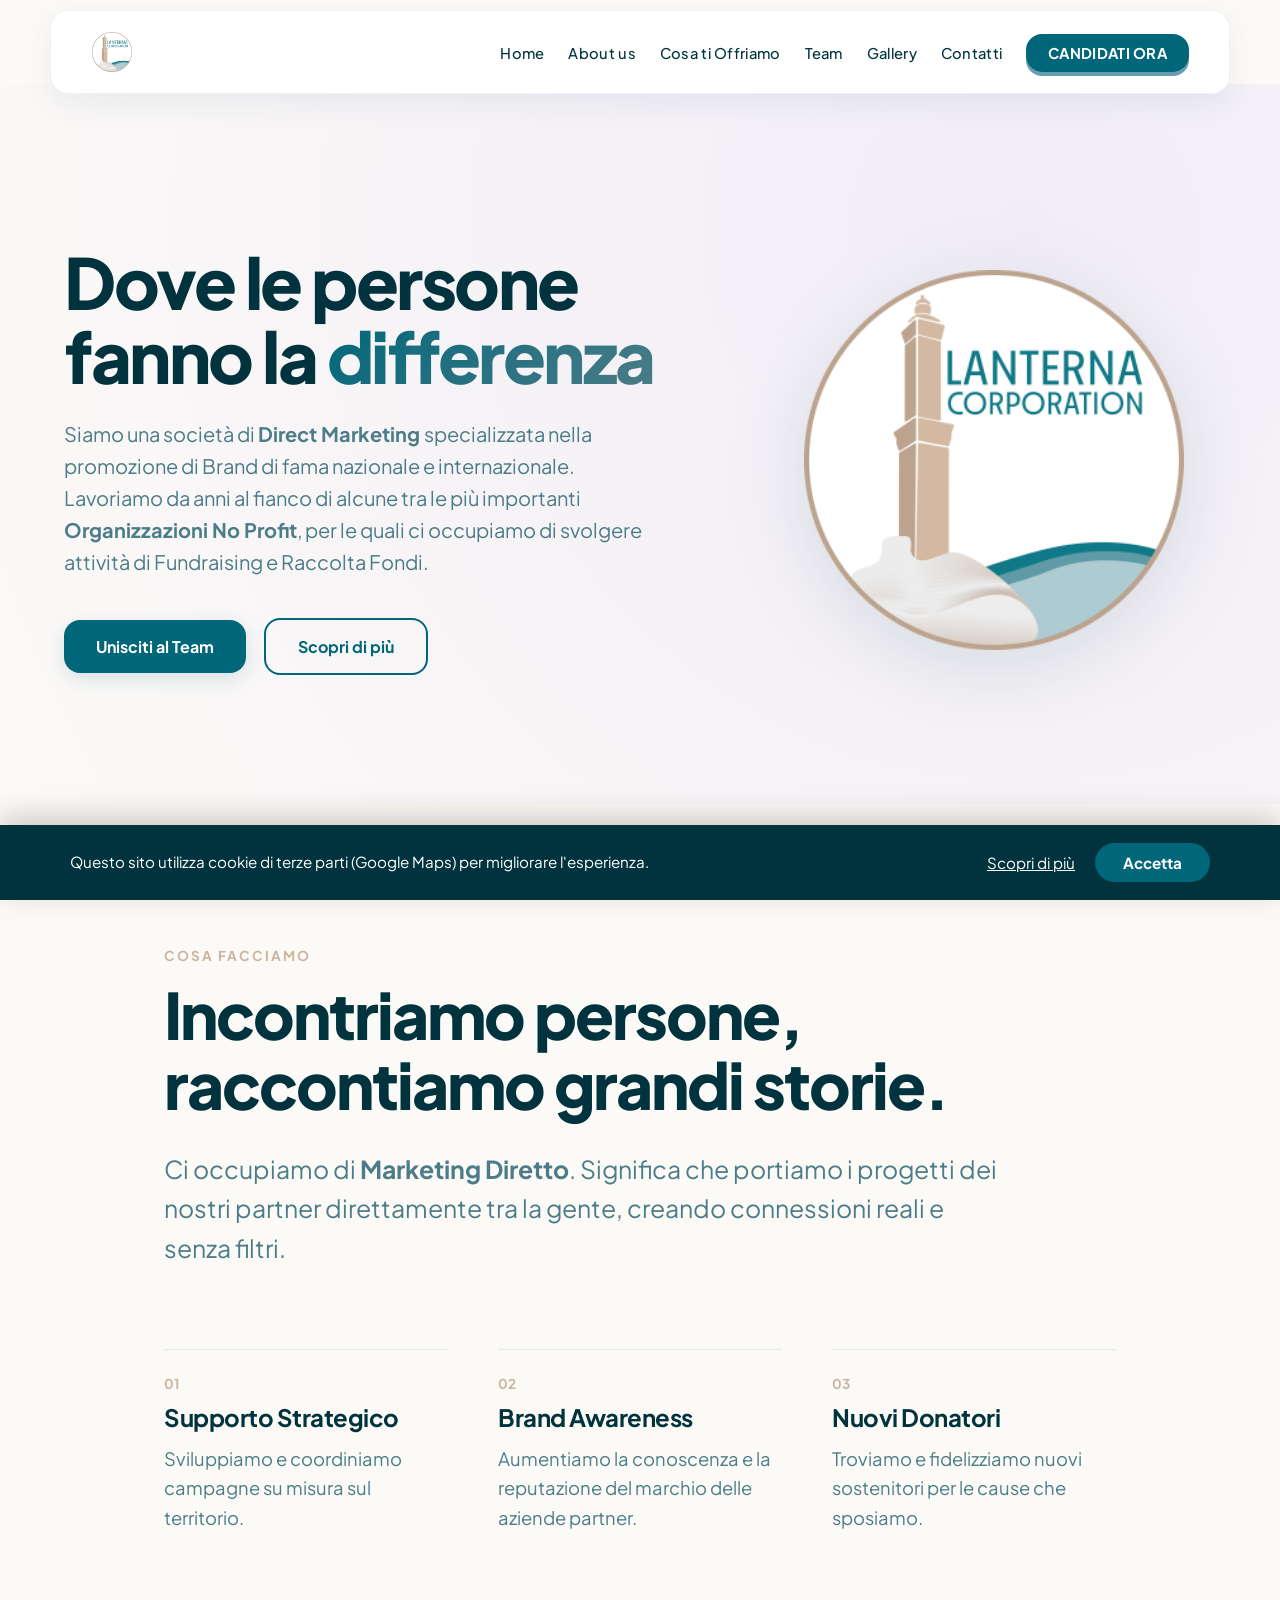
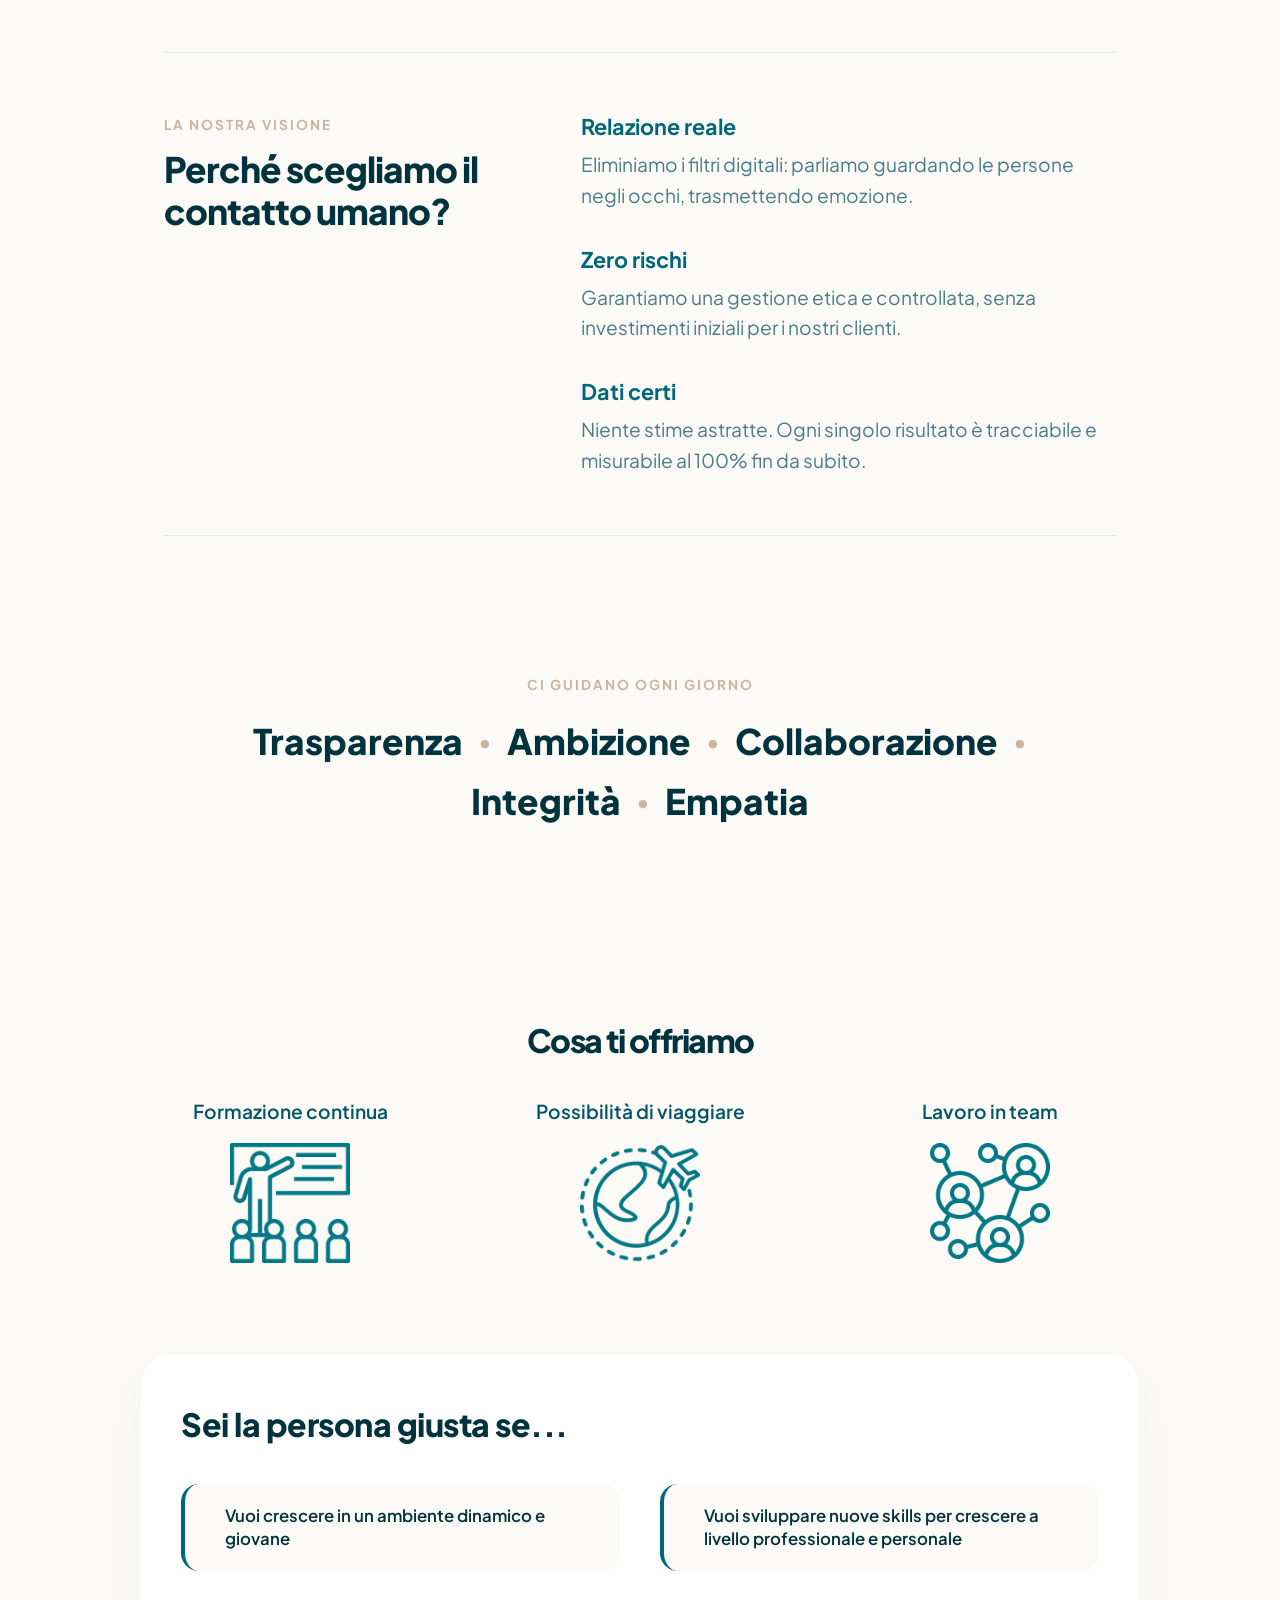
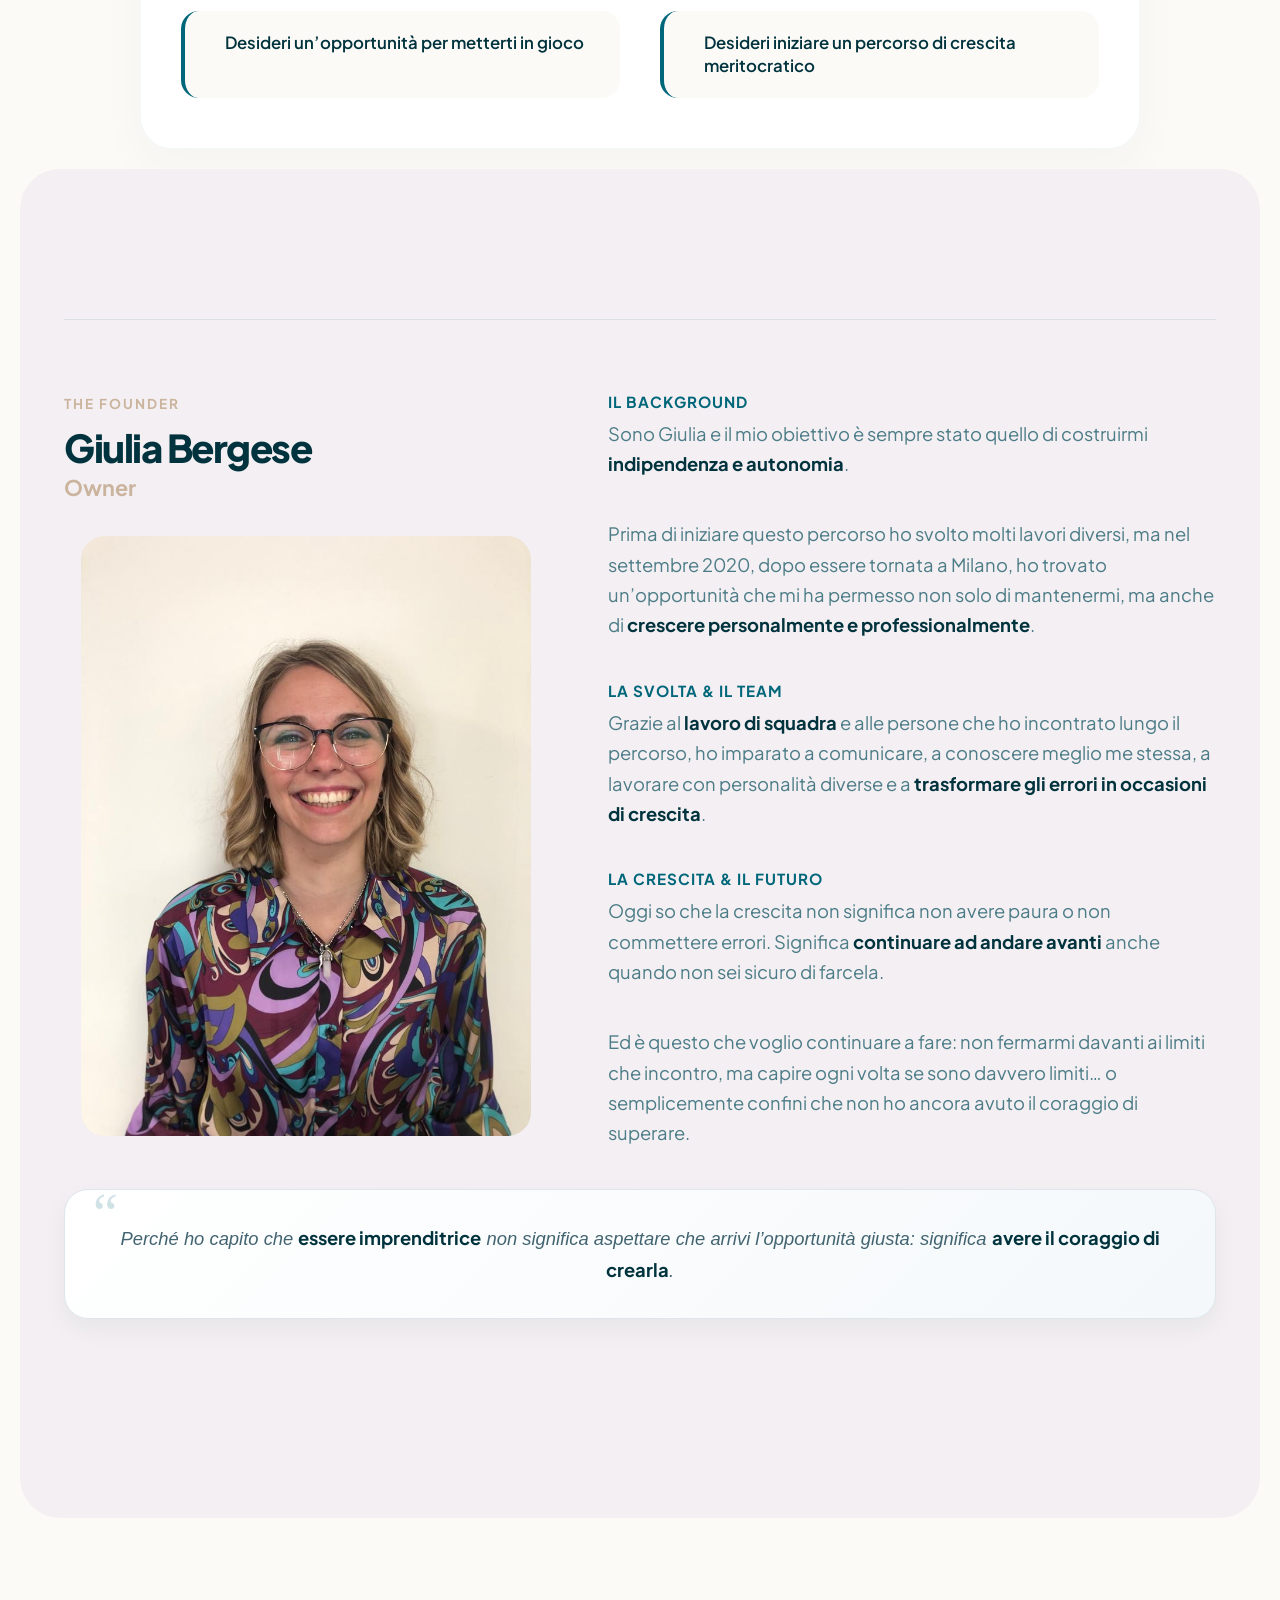
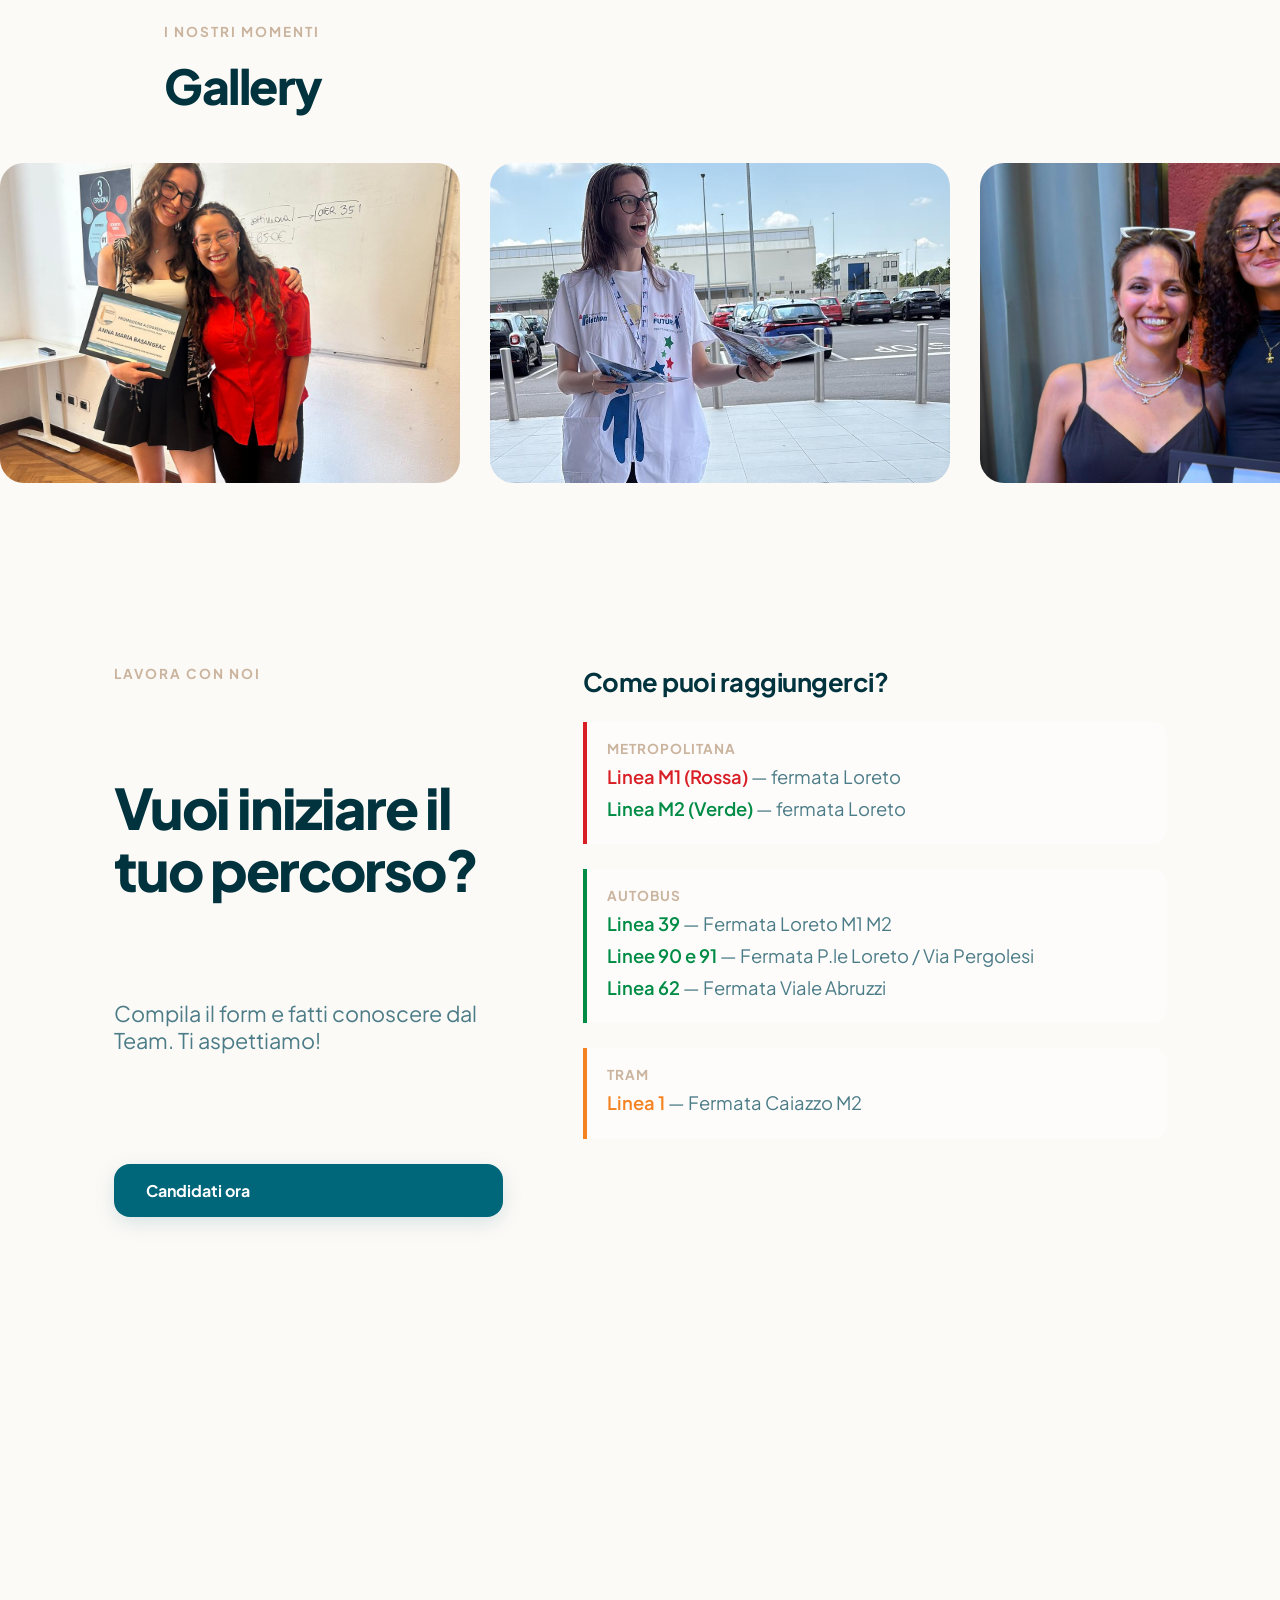
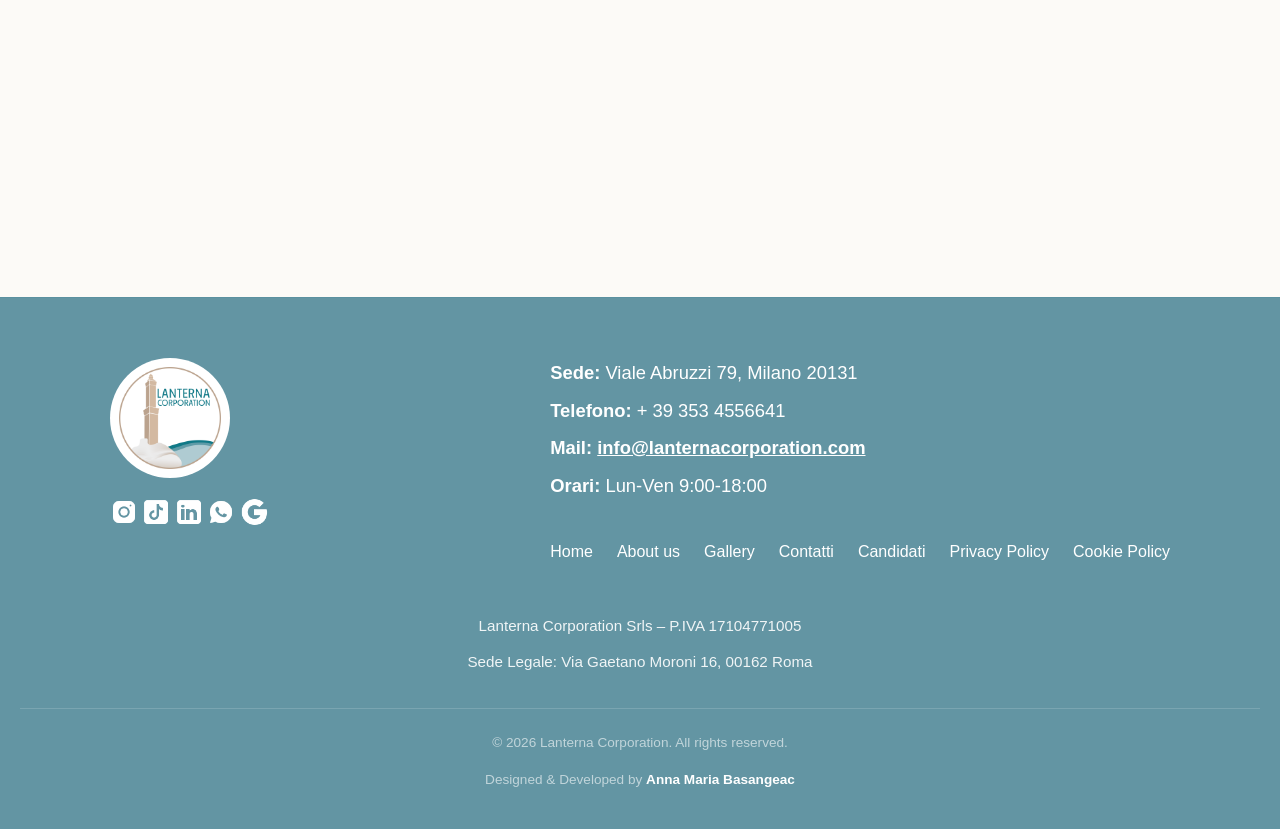
==== commit a767da9a: "Add cookie and privacy policy pages; implement cookie consent banner" ====
--- a/index.html
+++ b/index.html
@@ -16,6 +16,18 @@
 </head>
 
 <body>
+
+    <!-- BANNER COOKIE -->
+    <div id="cookieBanner" class="cookie-banner" role="dialog" aria-live="polite" aria-label="Informativa sui cookie">
+        <div class="cookie-banner-content">
+            <p class="cookie-banner-text">Questo sito utilizza cookie di terze parti (Google Maps) per migliorare
+                l'esperienza.</p>
+            <div class="cookie-banner-actions">
+                <a href="cookie.html" class="cookie-btn-more">Scopri di più</a>
+                <button id="cookieAcceptBtn" class="cookie-btn-accept" type="button">Accetta</button>
+            </div>
+        </div>
+    </div>
 
    <nav class="navbar">
     <a href="index.html" class="nav-logo-small" aria-label="Vai alla home page">
@@ -417,6 +429,8 @@
                     <a href="#gallery">Gallery</a>
                     <a href="#contatti">Contatti</a>
                     <a href="candidati.html">Candidati</a>
+                    <a href="privacy-policy.html">Privacy Policy</a>
+                    <a href="cookie.html">Cookie Policy</a>
                 </nav>
             </div>
 
@@ -509,6 +523,41 @@
 });
 
 </script>
+
+<!-- Script per il banner cookie -->
+<script>
+    (function () {
+        const COOKIE_CONSENT_KEY = 'lanternaCookieConsent';
+        const banner = document.getElementById('cookieBanner');
+        const acceptBtn = document.getElementById('cookieAcceptBtn');
+
+        if (!banner) return;
+
+        let hasConsent = false;
+        try {
+            hasConsent = localStorage.getItem(COOKIE_CONSENT_KEY) === 'accepted';
+        } catch (e) {
+            hasConsent = false;
+        }
+
+        if (!hasConsent) {
+            window.setTimeout(() => {
+                banner.classList.add('cookie-banner-show');
+            }, 400);
+        }
+
+        if (acceptBtn) {
+            acceptBtn.addEventListener('click', () => {
+                try {
+                    localStorage.setItem(COOKIE_CONSENT_KEY, 'accepted');
+                } catch (e) {
+                    /* localStorage non disponibile: il banner verrà mostrato nuovamente */
+                }
+                banner.classList.remove('cookie-banner-show');
+            });
+        }
+    })();
+</script>
 </body>
 
 </html>
--- a/style.css
+++ b/style.css
@@ -2133,6 +2133,12 @@
     top: 0;
 }
 
+.form-checkbox label a {
+    color: #00667a;
+    font-weight: 600;
+    text-decoration: underline;
+}
+
 .candidati-submit-btn {
     align-self: flex-start;
     display: inline-flex;
@@ -2473,4 +2479,173 @@
     transform-origin: bottom;
     /* La scala Y parte da 1 (piena) e scende a 0 (vuota) */
     transform: scaleY(var(--fill-level, 1));
+}
+
+/* ==========================================================================
+   PAGINA PRIVACY POLICY
+   ========================================================================== */
+.privacy-policy-section {
+    padding: 100px 0;
+    background-color: #fcfaf7;
+}
+
+.privacy-policy-container {
+    max-width: 900px;
+    margin: 0 auto;
+    padding: 0 24px;
+}
+
+.privacy-policy-card {
+    background: #ffffff;
+    padding: 50px 40px;
+    border-radius: 32px;
+    border: 1px solid rgba(0, 102, 122, 0.05);
+    box-shadow: 0 20px 50px rgba(0, 66, 78, 0.03);
+}
+
+.privacy-policy-card h1 {
+    font-size: 2.6rem;
+    font-weight: 800;
+    letter-spacing: -1px;
+    color: #00667a;
+    line-height: 1.1;
+    margin-bottom: 12px;
+}
+
+.privacy-policy-updated {
+    color: #4c7c87;
+    font-style: italic;
+    margin-bottom: 30px;
+}
+
+.privacy-policy-card h2 {
+    font-size: 1.4rem;
+    font-weight: 700;
+    letter-spacing: normal;
+    color: #00667a;
+    line-height: 1.3;
+    margin-top: 40px;
+    margin-bottom: 14px;
+}
+
+.privacy-policy-card p {
+    color: #00333d;
+    line-height: 1.7;
+    margin-bottom: 14px;
+}
+
+.privacy-policy-card ul {
+    margin: 0 0 14px 0;
+    padding-left: 22px;
+    color: #00333d;
+    line-height: 1.7;
+}
+
+.privacy-policy-card li {
+    margin-bottom: 8px;
+}
+
+.privacy-policy-card a {
+    color: #00667a;
+    font-weight: 600;
+}
+
+@media (max-width: 600px) {
+    .privacy-policy-card {
+        padding: 36px 24px;
+        border-radius: 24px;
+    }
+
+    .privacy-policy-card h1 {
+        font-size: 2rem;
+    }
+}
+
+/* ==========================================================================
+   BANNER COOKIE
+   ========================================================================== */
+.cookie-banner {
+    position: fixed;
+    left: 0;
+    right: 0;
+    bottom: 0;
+    z-index: 1200;
+    background-color: #00333d;
+    color: #ffffff;
+    padding: 18px 24px;
+    box-shadow: 0 -8px 30px rgba(0, 0, 0, 0.2);
+    transform: translateY(110%);
+    transition: transform 0.4s ease;
+}
+
+.cookie-banner.cookie-banner-show {
+    transform: translateY(0);
+}
+
+.cookie-banner-content {
+    max-width: 1140px;
+    margin: 0 auto;
+    display: flex;
+    flex-wrap: wrap;
+    align-items: center;
+    justify-content: space-between;
+    gap: 16px;
+}
+
+.cookie-banner-text {
+    flex: 1 1 320px;
+    font-size: 0.95rem;
+    line-height: 1.5;
+    margin: 0;
+    color: #ffffff;
+}
+
+.cookie-banner-actions {
+    display: flex;
+    align-items: center;
+    gap: 20px;
+    flex-shrink: 0;
+}
+
+.cookie-btn-more {
+    color: #ffffff;
+    text-decoration: underline;
+    font-size: 0.95rem;
+    white-space: nowrap;
+    transition: opacity 0.2s ease;
+}
+
+.cookie-btn-more:hover {
+    opacity: 0.75;
+}
+
+.cookie-btn-accept {
+    background-color: #00667a;
+    color: #ffffff;
+    border: none;
+    padding: 10px 28px;
+    border-radius: 30px;
+    font-weight: 700;
+    font-size: 0.95rem;
+    font-family: 'Plus Jakarta Sans', sans-serif;
+    cursor: pointer;
+    white-space: nowrap;
+    transition: background-color 0.2s ease, transform 0.2s ease;
+}
+
+.cookie-btn-accept:hover {
+    background-color: #00485a;
+    transform: translateY(-2px);
+}
+
+@media (max-width: 600px) {
+    .cookie-banner-content {
+        flex-direction: column;
+        align-items: stretch;
+        text-align: center;
+    }
+
+    .cookie-banner-actions {
+        justify-content: center;
+    }
 }
